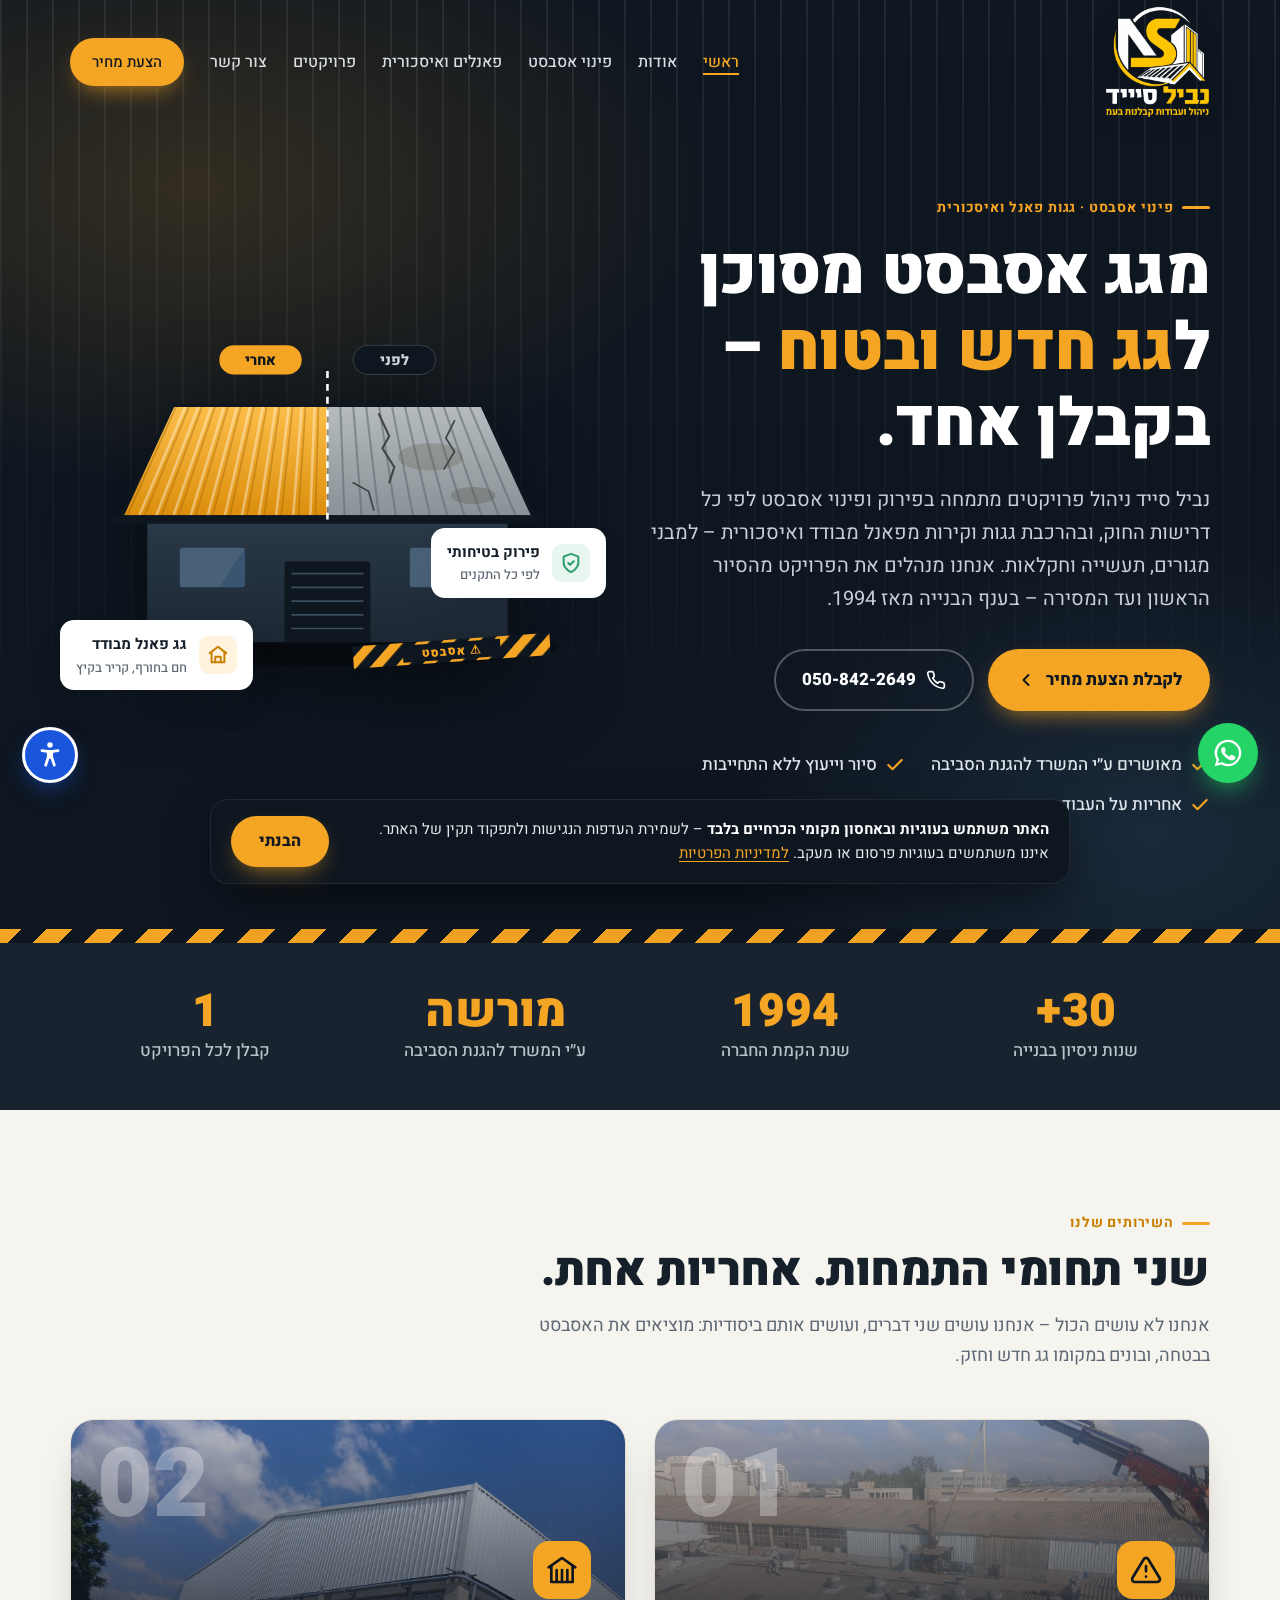
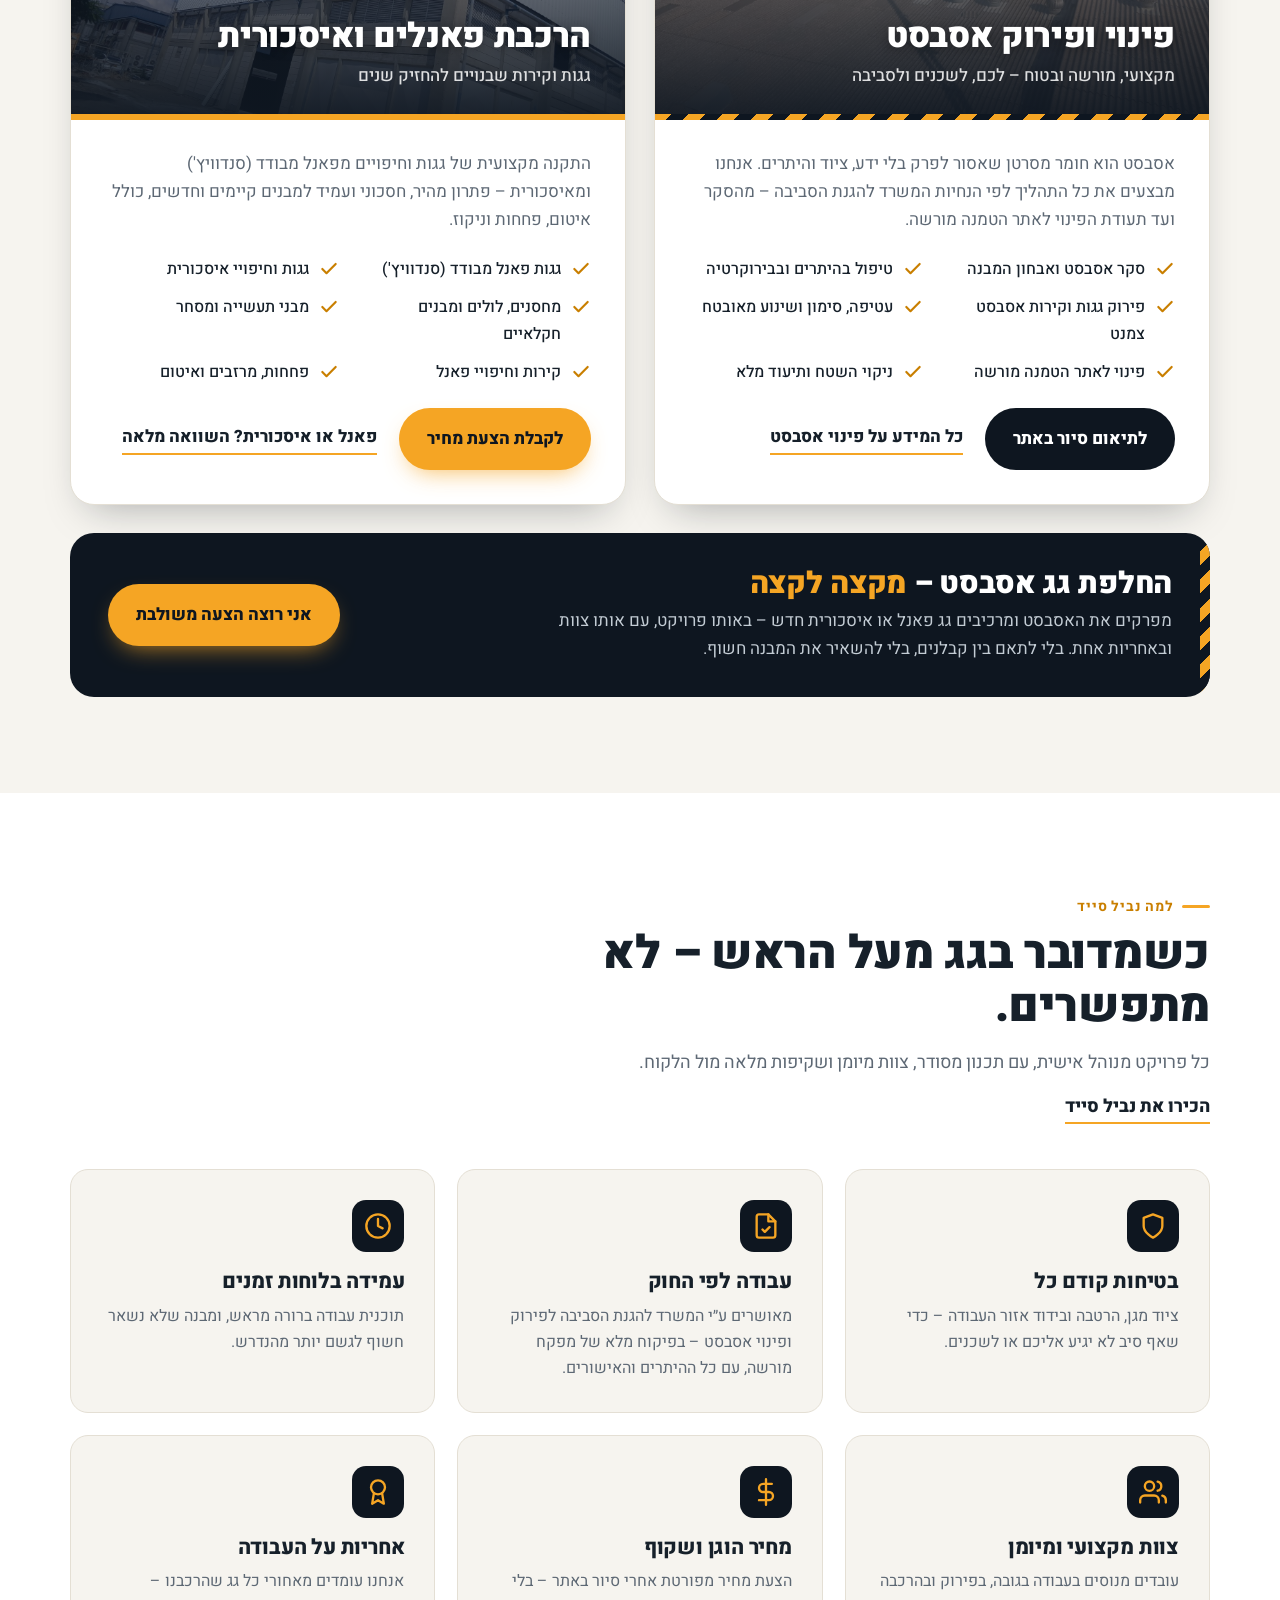
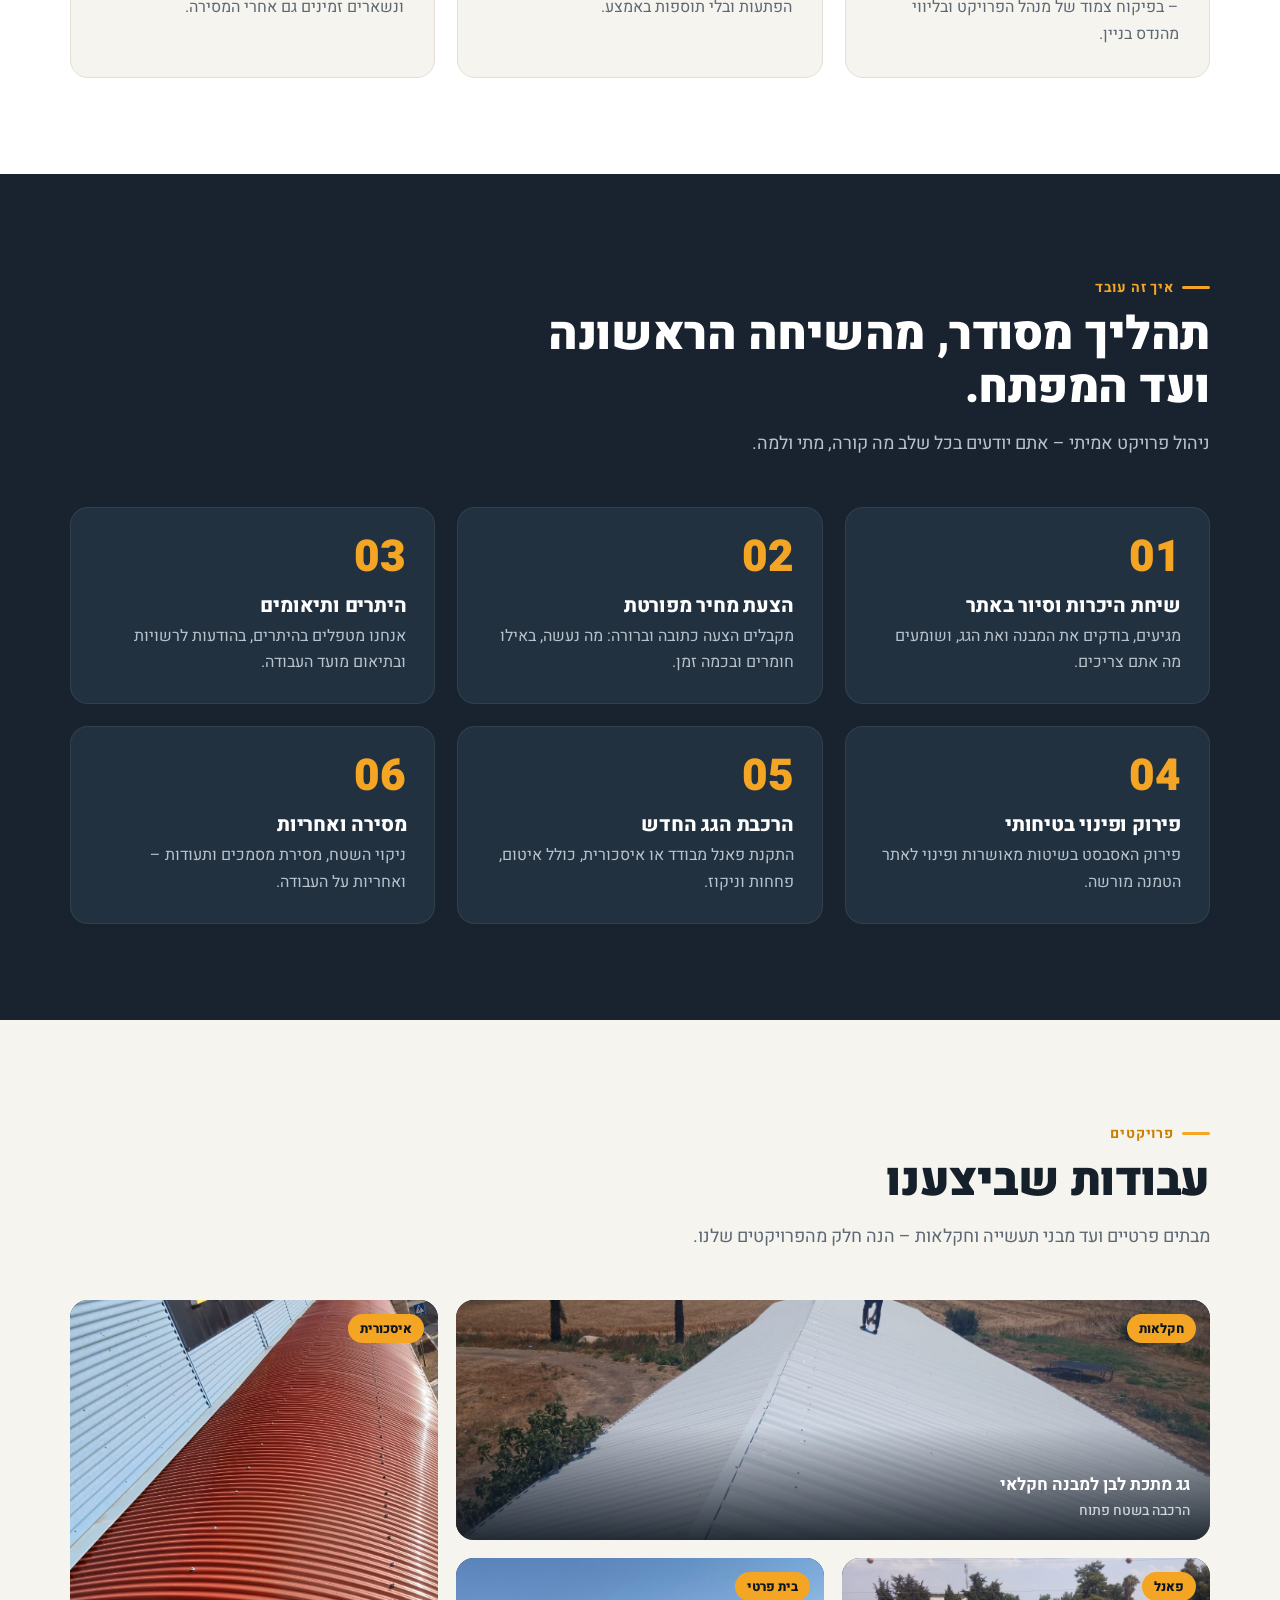
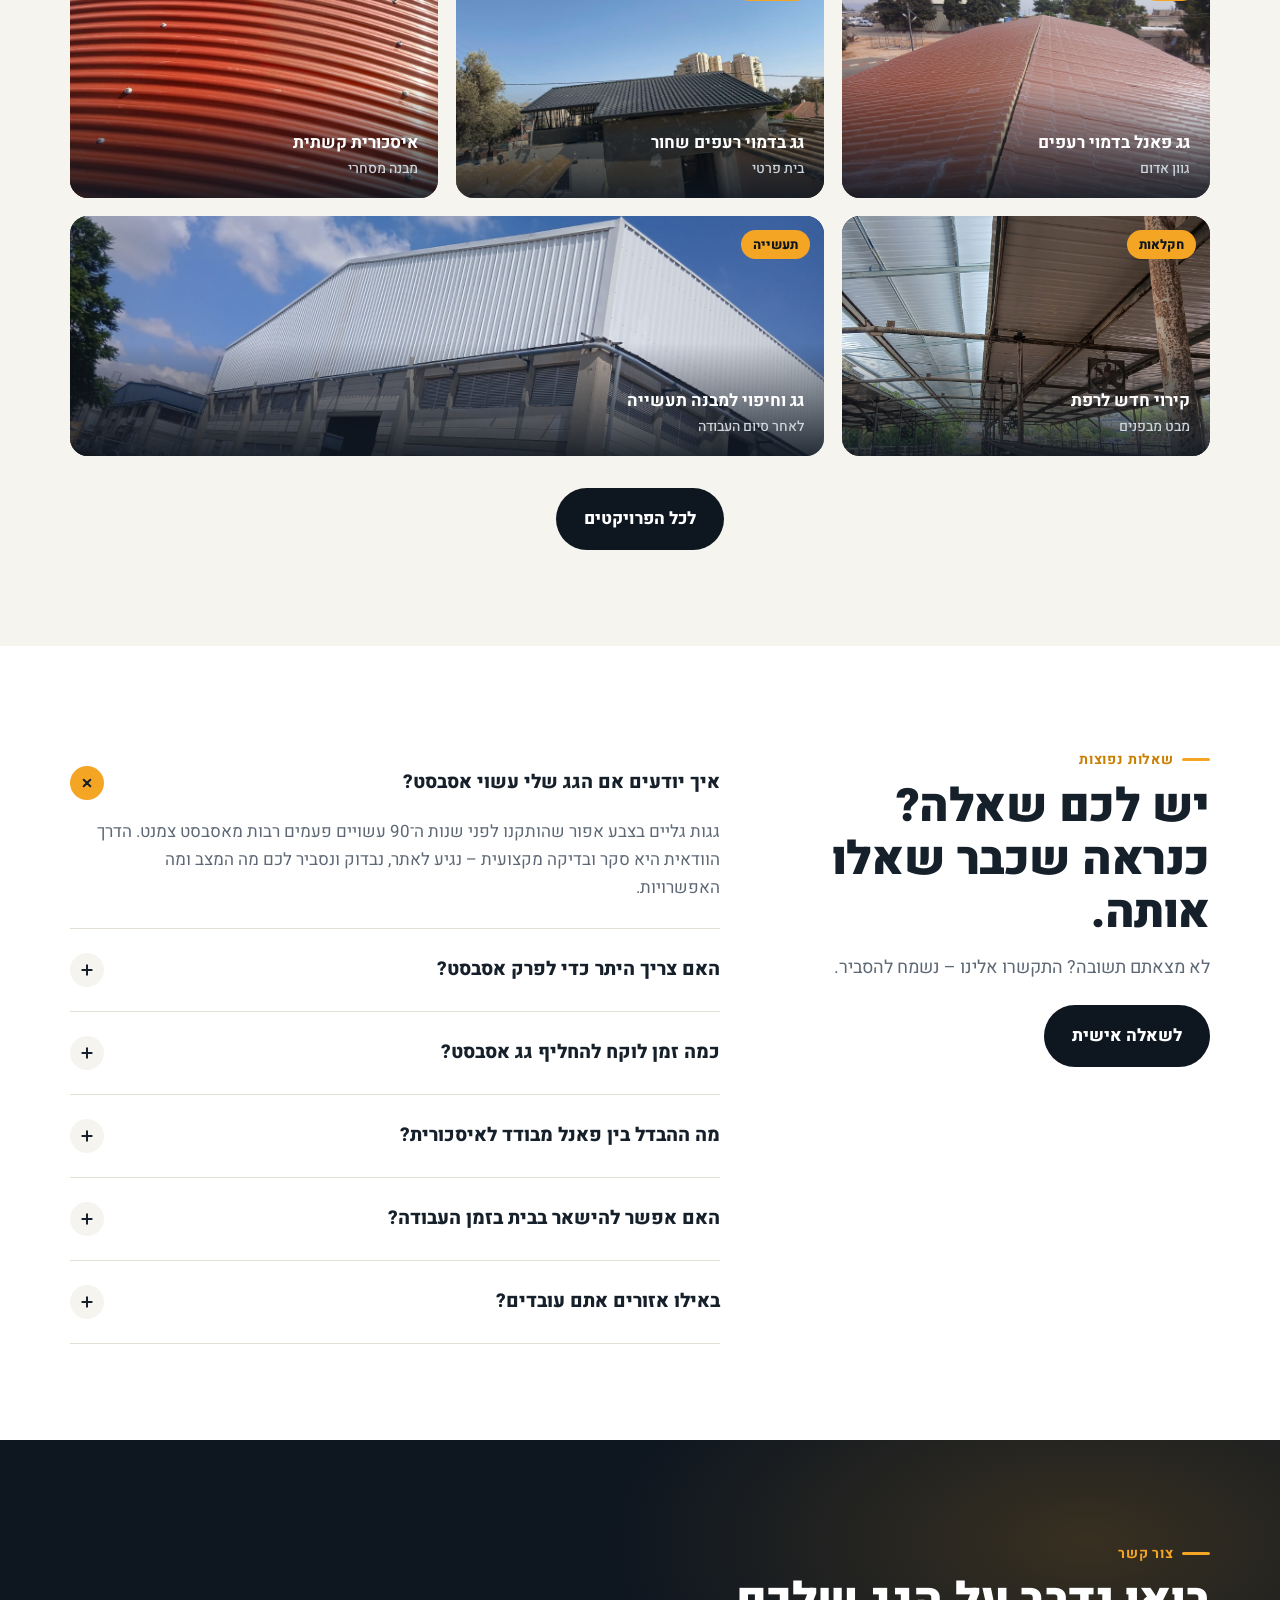
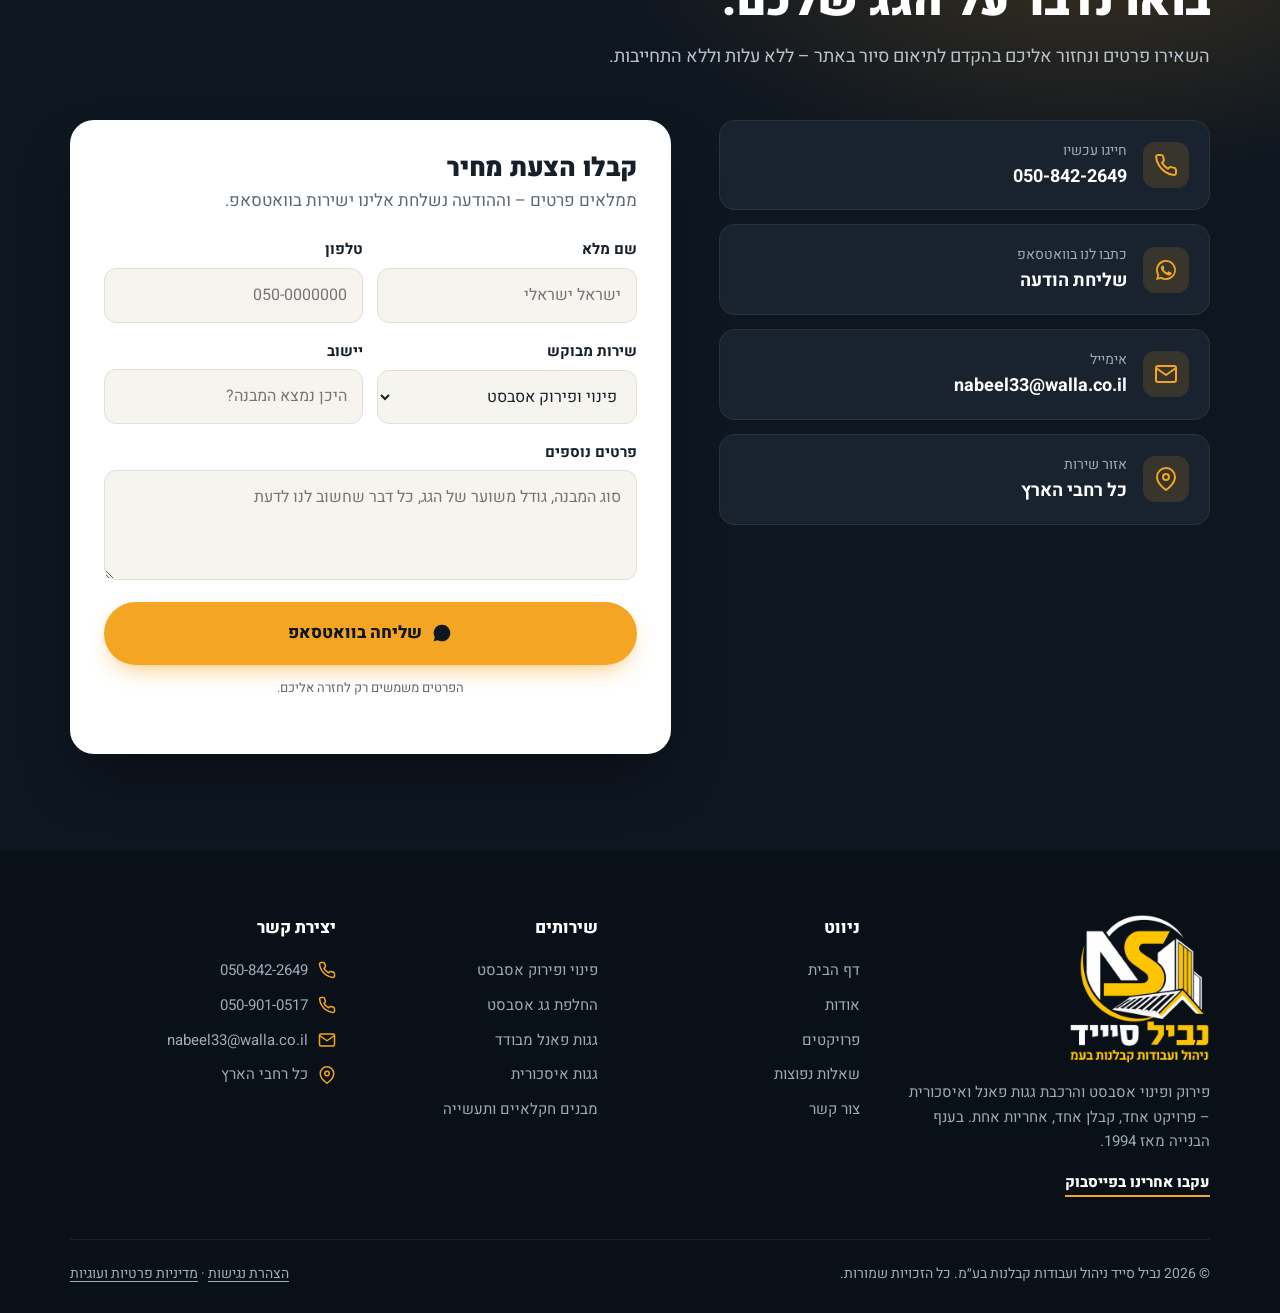
==== index.html @ f7a85186 "New company logo: large white/yellow version in header and footer - logo-white.png (black ink turned" ====
<!doctype html>
<html lang="he" dir="rtl">
<head>
<meta charset="utf-8">
<meta name="viewport" content="width=device-width, initial-scale=1">
<title>נביל סייד ניהול פרויקטים | פינוי אסבסט והרכבת גגות פאנל ואיסכורית</title>
<meta name="description" content="נביל סייד ניהול פרויקטים – פירוק ופינוי אסבסט בטיחותי ומורשה, והרכבת גגות פאנל מבודד ואיסכורית למבני מגורים, תעשייה וחקלאות. ייעוץ וסיור באתר ללא התחייבות.">
<meta property="og:title" content="נביל סייד ניהול פרויקטים">
<meta property="og:description" content="פינוי ופירוק אסבסט | הרכבת פאנלים ואיסכורית – מקצה לקצה, בקבלן אחד.">
<meta property="og:type" content="website">
<meta name="theme-color" content="#0e1620">
<link rel="icon" type="image/png" href="images/favicon.png">
<link rel="apple-touch-icon" href="images/favicon.png">
<link rel="preconnect" href="https://fonts.googleapis.com">
<link rel="preconnect" href="https://fonts.gstatic.com" crossorigin>
<link href="https://fonts.googleapis.com/css2?family=Heebo:wght@400;500;700;800;900&display=swap" rel="stylesheet">

<link rel="stylesheet" href="assets/styles.css?v=bda502c5">

<!-- נתוני העסק לגוגל -->
<script type="application/ld+json">
{
  "@context":"https://schema.org",
  "@type":"HomeAndConstructionBusiness",
  "name":"נביל סייד ניהול ועבודות קבלנות בע״מ",
  "alternateName":"נביל סייד ניהול פרויקטים",
  "description":"פינוי ופירוק אסבסט, הרכבת גגות פאנל מבודד ואיסכורית",
  "telephone":"+972-50-842-2649",
  "email":"nabeel33@walla.co.il",
  "foundingDate":"1994",
  "url":"https://sayed.co.il/",
  "logo":"https://sayed.co.il/images/logo-color.png",
  "sameAs":["https://www.facebook.com/118340010002879"],
  "areaServed":"IL"
}
</script>
</head>
<body>

<!-- HEADER:START -->
<a class="skip-link" href="#main">דילוג לתוכן הראשי</a>
<header class="topbar" id="top">
  <div class="wrap">
    <a href="index.html" class="logo brand" aria-label="נביל סייד – לדף הבית">
      <img src="images/logo-white.png" alt="נביל סייד – ניהול ועבודות קבלנות בע״מ" width="338" height="360">
    </a>
    <nav class="nav" id="nav" aria-label="ניווט ראשי">
      <a href="index.html">ראשי</a>
      <a href="about.html">אודות</a>
      <a href="asbestos.html">פינוי אסבסט</a>
      <a href="panels.html">פאנלים ואיסכורית</a>
      <a href="projects.html">פרויקטים</a>
      <a href="contact.html">צור קשר</a>
      <a href="contact.html#form" class="btn btn-primary">הצעת מחיר</a>
    </nav>
    <button class="menu-btn" id="menuBtn" aria-label="פתיחת תפריט" aria-expanded="false" aria-controls="nav">
      <svg viewBox="0 0 24 24" fill="none" stroke="currentColor" stroke-width="2" stroke-linecap="round"><path d="M4 7h16M4 12h16M4 17h16"/></svg>
    </button>
  </div>
</header>
<!-- HEADER:END -->

<main id="main">
<!-- ===== Hero ===== -->
<section class="hero">
  <div class="wrap hero-grid">
    <div>
      <span class="eyebrow">פינוי אסבסט · גגות פאנל ואיסכורית</span>
      <h1>מגג אסבסט מסוכן<br>ל<em>גג חדש ובטוח</em> –<br>בקבלן אחד.</h1>
      <p class="hero-lead">נביל סייד ניהול פרויקטים מתמחה בפירוק ופינוי אסבסט לפי כל דרישות החוק, ובהרכבת גגות וקירות מפאנל מבודד ואיסכורית – למבני מגורים, תעשייה וחקלאות. אנחנו מנהלים את הפרויקט מהסיור הראשון ועד המסירה – בענף הבנייה מאז 1994.</p>
      <div class="hero-ctas">
        <a href="#contact" class="btn btn-primary">
          לקבלת הצעת מחיר
          <svg viewBox="0 0 24 24" fill="none" stroke="currentColor" stroke-width="2.4" stroke-linecap="round" stroke-linejoin="round"><path d="M15 6l-6 6 6 6"/></svg>
        </a>
        <a href="#" class="btn btn-ghost" data-phone-link>
          <svg viewBox="0 0 24 24" fill="none" stroke="currentColor" stroke-width="2" stroke-linecap="round" stroke-linejoin="round"><path d="M22 16.9v3a2 2 0 0 1-2.2 2 19.8 19.8 0 0 1-8.6-3.1 19.5 19.5 0 0 1-6-6A19.8 19.8 0 0 1 2.1 4.2 2 2 0 0 1 4.1 2h3a2 2 0 0 1 2 1.7c.1.9.4 1.8.7 2.7a2 2 0 0 1-.5 2.1L8 9.8a16 16 0 0 0 6 6l1.3-1.3a2 2 0 0 1 2.1-.4c.9.3 1.8.6 2.7.7a2 2 0 0 1 1.7 2z"/></svg>
          <span data-phone>050-842-2649</span>
        </a>
      </div>
      <ul class="hero-checks">
        <li><svg viewBox="0 0 24 24" fill="none" stroke="currentColor" stroke-width="2.6" stroke-linecap="round" stroke-linejoin="round"><path d="M20 6 9 17l-5-5"/></svg>מאושרים ע״י המשרד להגנת הסביבה</li>
        <li><svg viewBox="0 0 24 24" fill="none" stroke="currentColor" stroke-width="2.6" stroke-linecap="round" stroke-linejoin="round"><path d="M20 6 9 17l-5-5"/></svg>סיור וייעוץ ללא התחייבות</li>
        <li><svg viewBox="0 0 24 24" fill="none" stroke="currentColor" stroke-width="2.6" stroke-linecap="round" stroke-linejoin="round"><path d="M20 6 9 17l-5-5"/></svg>אחריות על העבודה</li>
      </ul>
    </div>

    <div class="hero-art" aria-hidden="true">
      <svg class="scene" viewBox="0 0 600 440" id="scene">
        <defs>
          <linearGradient id="newRoof" x1="0" y1="0" x2="0" y2="1">
            <stop offset="0" stop-color="#ffc24f"/><stop offset="1" stop-color="#d98a06"/>
          </linearGradient>
          <linearGradient id="oldRoof" x1="0" y1="0" x2="0" y2="1">
            <stop offset="0" stop-color="#b9bfc2"/><stop offset="1" stop-color="#868e93"/>
          </linearGradient>
          <linearGradient id="wall" x1="0" y1="0" x2="0" y2="1">
            <stop offset="0" stop-color="#2b3a49"/><stop offset="1" stop-color="#1c2733"/>
          </linearGradient>
          <clipPath id="roofClip"><polygon points="60,240 540,240 480,110 120,110"/></clipPath>
          <clipPath id="leftHalf"><rect x="0" y="0" width="300" height="440"/></clipPath>
          <clipPath id="rightHalf"><rect x="300" y="0" width="300" height="440"/></clipPath>
          <pattern id="hz" width="22" height="22" patternUnits="userSpaceOnUse" patternTransform="rotate(45)">
            <rect width="11" height="22" fill="#f5a524"/><rect x="11" width="11" height="22" fill="#0e1620"/>
          </pattern>
        </defs>

        <!-- ground -->
        <ellipse cx="300" cy="392" rx="270" ry="22" fill="#000" opacity=".35"/>
        <!-- wall -->
        <rect x="90" y="236" width="420" height="150" rx="4" fill="url(#wall)"/>
        <rect x="250" y="292" width="100" height="94" rx="3" fill="#0e1620"/>
        <g stroke="#3b4c5e" stroke-width="2">
          <line x1="258" y1="306" x2="342" y2="306"/><line x1="258" y1="322" x2="342" y2="322"/>
          <line x1="258" y1="338" x2="342" y2="338"/><line x1="258" y1="354" x2="342" y2="354"/>
          <line x1="258" y1="370" x2="342" y2="370"/>
        </g>
        <rect x="128" y="276" width="76" height="46" rx="4" fill="#3a556f"/>
        <rect x="396" y="276" width="76" height="46" rx="4" fill="#3a556f"/>
        <path d="M128 276h76l-30 46h-46z" fill="#fff" opacity=".07"/>
        <path d="M396 276h76l-30 46h-46z" fill="#fff" opacity=".07"/>

        <!-- roof: left = new panels, right = old asbestos -->
        <g clip-path="url(#roofClip)">
          <g clip-path="url(#leftHalf)">
            <rect x="0" y="100" width="600" height="150" fill="url(#newRoof)"/>
            <g id="ribsNew" stroke="#fff" stroke-opacity=".38" stroke-width="3"></g>
            <g id="ribsNewShade" stroke="#8a5600" stroke-opacity=".35" stroke-width="2"></g>
          </g>
          <g clip-path="url(#rightHalf)">
            <rect x="0" y="100" width="600" height="150" fill="url(#oldRoof)"/>
            <g id="ribsOld" stroke="#5f676c" stroke-opacity=".55" stroke-width="2.4"></g>
            <!-- stains & cracks -->
            <ellipse cx="420" cy="170" rx="38" ry="16" fill="#5d5a4a" opacity=".28"/>
            <ellipse cx="470" cy="215" rx="26" ry="10" fill="#4f5048" opacity=".3"/>
            <path d="M360 120l12 26-8 14 14 22-6 18" stroke="#3e4448" stroke-width="2.4" fill="none" stroke-linecap="round"/>
            <path d="M448 128l-10 20 10 16-12 20" stroke="#3e4448" stroke-width="2" fill="none" stroke-linecap="round"/>
            <path d="M330 200l18 10 6 22" stroke="#3e4448" stroke-width="2" fill="none" stroke-linecap="round"/>
          </g>
        </g>
        <!-- roof edges -->
        <polygon points="60,240 540,240 480,110 120,110" fill="none" stroke="#0e1620" stroke-width="4" stroke-linejoin="round"/>
        <rect x="52" y="238" width="496" height="10" rx="3" fill="#0e1620"/>

        <!-- divider -->
        <line x1="300" y1="70" x2="300" y2="248" stroke="#fff" stroke-width="3" stroke-dasharray="8 7"/>
        <g font-family="Heebo, sans-serif" font-weight="800" font-size="17" text-anchor="middle">
          <rect x="330" y="40" width="96" height="34" rx="17" fill="#0e1620" stroke="#ffffff33"/>
          <text x="378" y="63" fill="#cfd5d9">לפני</text>
          <rect x="174" y="40" width="96" height="34" rx="17" fill="#f5a524"/>
          <text x="222" y="63" fill="#0e1620">אחרי</text>
        </g>

        <!-- warning tape on the old side -->
        <g transform="translate(330 404) rotate(-4)">
          <rect x="0" y="-13" width="230" height="26" fill="url(#hz)"/>
          <rect x="58" y="-10" width="114" height="20" fill="#0e1620"/>
          <text x="115" y="5" fill="#f5a524" font-family="Heebo, sans-serif" font-weight="900" font-size="14" text-anchor="middle" letter-spacing="1">⚠ אסבסט</text>
        </g>
      </svg>

      <div class="float-card fc-1">
        <span class="ic"><svg viewBox="0 0 24 24" fill="none" stroke="currentColor" stroke-width="2.2" stroke-linecap="round" stroke-linejoin="round"><path d="M12 22s8-4 8-10V5l-8-3-8 3v7c0 6 8 10 8 10z"/><path d="m9 12 2 2 4-4"/></svg></span>
        <span>פירוק בטיחותי<small>לפי כל התקנים</small></span>
      </div>
      <div class="float-card fc-2">
        <span class="ic"><svg viewBox="0 0 24 24" fill="none" stroke="currentColor" stroke-width="2.2" stroke-linecap="round" stroke-linejoin="round"><path d="M3 10 12 3l9 7"/><path d="M5 9v11h14V9"/><path d="M9 20v-6h6v6"/></svg></span>
        <span>גג פאנל מבודד<small>חם בחורף, קריר בקיץ</small></span>
      </div>
    </div>
  </div>
</section>
<div class="hazard" role="presentation"></div>

<!-- ===== Stats ===== -->
<section class="stats" aria-label="נתונים">
  <div class="wrap stats-grid">
    <div class="stat reveal"><b data-count="30" data-suffix="+">30+</b><span>שנות ניסיון בבנייה</span></div>
    <div class="stat reveal"><b>1994</b><span>שנת הקמת החברה</span></div>
    <div class="stat reveal"><b>מורשה</b><span>ע״י המשרד להגנת הסביבה</span></div>
    <div class="stat reveal"><b>1</b><span>קבלן לכל הפרויקט</span></div>
  </div>
</section>

<!-- ===== Services ===== -->
<section class="section" id="services">
  <div class="wrap">
    <div class="section-head reveal">
      <span class="eyebrow">השירותים שלנו</span>
      <h2>שני תחומי התמחות. אחריות אחת.</h2>
      <p>אנחנו לא עושים הכול – אנחנו עושים שני דברים, ועושים אותם ביסודיות: מוציאים את האסבסט בבטחה, ובונים במקומו גג חדש וחזק.</p>
    </div>

    <div class="services-grid">
      <!-- Service 1 -->
      <article class="service s-asbestos reveal">
        <div class="service-top has-photo">
          <img class="service-photo" src="images/asbestos-removal.jpg" alt="" aria-hidden="true" loading="lazy">
          <span class="service-num">01</span>
          <span class="service-icon"><svg viewBox="0 0 24 24" fill="none" stroke="currentColor" stroke-width="2" stroke-linecap="round" stroke-linejoin="round"><path d="M10.3 3.9 1.8 18a2 2 0 0 0 1.7 3h17a2 2 0 0 0 1.7-3L13.7 3.9a2 2 0 0 0-3.4 0z"/><path d="M12 9v4M12 17h.01"/></svg></span>
          <h3>פינוי ופירוק אסבסט</h3>
          <p>מקצועי, מורשה ובטוח – לכם, לשכנים ולסביבה</p>
        </div>
        <div class="service-body">
          <p>אסבסט הוא חומר מסרטן שאסור לפרק בלי ידע, ציוד והיתרים. אנחנו מבצעים את כל התהליך לפי הנחיות המשרד להגנת הסביבה – מהסקר ועד תעודת הפינוי לאתר הטמנה מורשה.</p>
          <ul class="ticks">
            <li><svg viewBox="0 0 24 24" fill="none" stroke="currentColor" stroke-width="2.6" stroke-linecap="round" stroke-linejoin="round"><path d="M20 6 9 17l-5-5"/></svg>סקר אסבסט ואבחון המבנה</li>
            <li><svg viewBox="0 0 24 24" fill="none" stroke="currentColor" stroke-width="2.6" stroke-linecap="round" stroke-linejoin="round"><path d="M20 6 9 17l-5-5"/></svg>טיפול בהיתרים ובבירוקרטיה</li>
            <li><svg viewBox="0 0 24 24" fill="none" stroke="currentColor" stroke-width="2.6" stroke-linecap="round" stroke-linejoin="round"><path d="M20 6 9 17l-5-5"/></svg>פירוק גגות וקירות אסבסט צמנט</li>
            <li><svg viewBox="0 0 24 24" fill="none" stroke="currentColor" stroke-width="2.6" stroke-linecap="round" stroke-linejoin="round"><path d="M20 6 9 17l-5-5"/></svg>עטיפה, סימון ושינוע מאובטח</li>
            <li><svg viewBox="0 0 24 24" fill="none" stroke="currentColor" stroke-width="2.6" stroke-linecap="round" stroke-linejoin="round"><path d="M20 6 9 17l-5-5"/></svg>פינוי לאתר הטמנה מורשה</li>
            <li><svg viewBox="0 0 24 24" fill="none" stroke="currentColor" stroke-width="2.6" stroke-linecap="round" stroke-linejoin="round"><path d="M20 6 9 17l-5-5"/></svg>ניקוי השטח ותיעוד מלא</li>
          </ul>
          <div class="service-actions">
            <a href="#contact" class="btn btn-dark" data-service="פינוי ופירוק אסבסט">לתיאום סיור באתר</a>
            <a href="asbestos.html" class="more-link">כל המידע על פינוי אסבסט</a>
          </div>
        </div>
      </article>

      <!-- Service 2 -->
      <article class="service s-panels reveal">
        <div class="service-top has-photo">
          <img class="service-photo" src="images/industrial-3.jpg" alt="" aria-hidden="true" loading="lazy">
          <span class="service-num">02</span>
          <span class="service-icon"><svg viewBox="0 0 24 24" fill="none" stroke="currentColor" stroke-width="2" stroke-linecap="round" stroke-linejoin="round"><path d="M2 10 12 3l10 7"/><path d="M4 9v12h16V9"/><path d="M8 21V12M12 21V12M16 21V12"/></svg></span>
          <h3>הרכבת פאנלים ואיסכורית</h3>
          <p>גגות וקירות שבנויים להחזיק שנים</p>
        </div>
        <div class="service-body">
          <p>התקנה מקצועית של גגות וחיפויים מפאנל מבודד (סנדוויץ') ומאיסכורית – פתרון מהיר, חסכוני ועמיד למבנים קיימים וחדשים, כולל איטום, פחחות וניקוז.</p>
          <ul class="ticks">
            <li><svg viewBox="0 0 24 24" fill="none" stroke="currentColor" stroke-width="2.6" stroke-linecap="round" stroke-linejoin="round"><path d="M20 6 9 17l-5-5"/></svg>גגות פאנל מבודד (סנדוויץ')</li>
            <li><svg viewBox="0 0 24 24" fill="none" stroke="currentColor" stroke-width="2.6" stroke-linecap="round" stroke-linejoin="round"><path d="M20 6 9 17l-5-5"/></svg>גגות וחיפויי איסכורית</li>
            <li><svg viewBox="0 0 24 24" fill="none" stroke="currentColor" stroke-width="2.6" stroke-linecap="round" stroke-linejoin="round"><path d="M20 6 9 17l-5-5"/></svg>מחסנים, לולים ומבנים חקלאיים</li>
            <li><svg viewBox="0 0 24 24" fill="none" stroke="currentColor" stroke-width="2.6" stroke-linecap="round" stroke-linejoin="round"><path d="M20 6 9 17l-5-5"/></svg>מבני תעשייה ומסחר</li>
            <li><svg viewBox="0 0 24 24" fill="none" stroke="currentColor" stroke-width="2.6" stroke-linecap="round" stroke-linejoin="round"><path d="M20 6 9 17l-5-5"/></svg>קירות וחיפויי פאנל</li>
            <li><svg viewBox="0 0 24 24" fill="none" stroke="currentColor" stroke-width="2.6" stroke-linecap="round" stroke-linejoin="round"><path d="M20 6 9 17l-5-5"/></svg>פחחות, מרזבים ואיטום</li>
          </ul>
          <div class="service-actions">
            <a href="#contact" class="btn btn-primary" data-service="הרכבת פאנלים ואיסכורית">לקבלת הצעת מחיר</a>
            <a href="panels.html" class="more-link">פאנל או איסכורית? השוואה מלאה</a>
          </div>
        </div>
      </article>
    </div>

    <div class="combo reveal">
      <div>
        <h3>החלפת גג אסבסט – <em>מקצה לקצה</em></h3>
        <p>מפרקים את האסבסט ומרכיבים גג פאנל או איסכורית חדש – באותו פרויקט, עם אותו צוות ובאחריות אחת. בלי לתאם בין קבלנים, בלי להשאיר את המבנה חשוף.</p>
      </div>
      <a href="#contact" class="btn btn-primary" data-service="החלפת גג אסבסט – פירוק והרכבה">אני רוצה הצעה משולבת</a>
    </div>
  </div>
</section>

<!-- ===== Why us ===== -->
<section class="section why" id="why">
  <div class="wrap">
    <div class="section-head reveal">
      <span class="eyebrow">למה נביל סייד</span>
      <h2>כשמדובר בגג מעל הראש – לא מתפשרים.</h2>
      <p>כל פרויקט מנוהל אישית, עם תכנון מסודר, צוות מיומן ושקיפות מלאה מול הלקוח.</p>
      <p style="margin-top:14px"><a href="about.html" class="more-link">הכירו את נביל סייד</a></p>
    </div>
    <div class="why-grid">
      <div class="why-card reveal">
        <span class="ic"><svg viewBox="0 0 24 24" fill="none" stroke="currentColor" stroke-width="2" stroke-linecap="round" stroke-linejoin="round"><path d="M12 22s8-4 8-10V5l-8-3-8 3v7c0 6 8 10 8 10z"/></svg></span>
        <h3>בטיחות קודם כל</h3>
        <p>ציוד מגן, הרטבה ובידוד אזור העבודה – כדי שאף סיב לא יגיע אליכם או לשכנים.</p>
      </div>
      <div class="why-card reveal">
        <span class="ic"><svg viewBox="0 0 24 24" fill="none" stroke="currentColor" stroke-width="2" stroke-linecap="round" stroke-linejoin="round"><path d="M14 2H6a2 2 0 0 0-2 2v16a2 2 0 0 0 2 2h12a2 2 0 0 0 2-2V8z"/><path d="M14 2v6h6M9 15l2 2 4-4"/></svg></span>
        <h3>עבודה לפי החוק</h3>
        <p>מאושרים ע״י המשרד להגנת הסביבה לפירוק ופינוי אסבסט – בפיקוח מלא של מפקח מורשה, עם כל ההיתרים והאישורים.</p>
      </div>
      <div class="why-card reveal">
        <span class="ic"><svg viewBox="0 0 24 24" fill="none" stroke="currentColor" stroke-width="2" stroke-linecap="round" stroke-linejoin="round"><circle cx="12" cy="12" r="10"/><path d="M12 6v6l4 2"/></svg></span>
        <h3>עמידה בלוחות זמנים</h3>
        <p>תוכנית עבודה ברורה מראש, ומבנה שלא נשאר חשוף לגשם יותר מהנדרש.</p>
      </div>
      <div class="why-card reveal">
        <span class="ic"><svg viewBox="0 0 24 24" fill="none" stroke="currentColor" stroke-width="2" stroke-linecap="round" stroke-linejoin="round"><path d="M17 21v-2a4 4 0 0 0-4-4H5a4 4 0 0 0-4 4v2"/><circle cx="9" cy="7" r="4"/><path d="M23 21v-2a4 4 0 0 0-3-3.9M16 3.1a4 4 0 0 1 0 7.8"/></svg></span>
        <h3>צוות מקצועי ומיומן</h3>
        <p>עובדים מנוסים בעבודה בגובה, בפירוק ובהרכבה – בפיקוח צמוד של מנהל הפרויקט ובליווי מהנדס בניין.</p>
      </div>
      <div class="why-card reveal">
        <span class="ic"><svg viewBox="0 0 24 24" fill="none" stroke="currentColor" stroke-width="2" stroke-linecap="round" stroke-linejoin="round"><path d="M12 1v22M17 5H9.5a3.5 3.5 0 0 0 0 7h5a3.5 3.5 0 0 1 0 7H6"/></svg></span>
        <h3>מחיר הוגן ושקוף</h3>
        <p>הצעת מחיר מפורטת אחרי סיור באתר – בלי הפתעות ובלי תוספות באמצע.</p>
      </div>
      <div class="why-card reveal">
        <span class="ic"><svg viewBox="0 0 24 24" fill="none" stroke="currentColor" stroke-width="2" stroke-linecap="round" stroke-linejoin="round"><circle cx="12" cy="8" r="6"/><path d="M15.5 13 17 22l-5-3-5 3 1.5-9"/></svg></span>
        <h3>אחריות על העבודה</h3>
        <p>אנחנו עומדים מאחורי כל גג שהרכבנו – ונשארים זמינים גם אחרי המסירה.</p>
      </div>
    </div>
  </div>
</section>

<!-- ===== Process ===== -->
<section class="section process" id="process">
  <div class="wrap">
    <div class="section-head reveal">
      <span class="eyebrow">איך זה עובד</span>
      <h2>תהליך מסודר, מהשיחה הראשונה ועד המפתח.</h2>
      <p>ניהול פרויקט אמיתי – אתם יודעים בכל שלב מה קורה, מתי ולמה.</p>
    </div>
    <ol class="steps">
      <li class="step reveal"><h3>שיחת היכרות וסיור באתר</h3><p>מגיעים, בודקים את המבנה ואת הגג, ושומעים מה אתם צריכים.</p></li>
      <li class="step reveal"><h3>הצעת מחיר מפורטת</h3><p>מקבלים הצעה כתובה וברורה: מה נעשה, באילו חומרים ובכמה זמן.</p></li>
      <li class="step reveal"><h3>היתרים ותיאומים</h3><p>אנחנו מטפלים בהיתרים, בהודעות לרשויות ובתיאום מועד העבודה.</p></li>
      <li class="step reveal"><h3>פירוק ופינוי בטיחותי</h3><p>פירוק האסבסט בשיטות מאושרות ופינוי לאתר הטמנה מורשה.</p></li>
      <li class="step reveal"><h3>הרכבת הגג החדש</h3><p>התקנת פאנל מבודד או איסכורית, כולל איטום, פחחות וניקוז.</p></li>
      <li class="step reveal"><h3>מסירה ואחריות</h3><p>ניקוי השטח, מסירת מסמכים ותעודות – ואחריות על העבודה.</p></li>
    </ol>
  </div>
</section>

<!-- ===== Projects ===== -->
<section class="section" id="projects">
  <div class="wrap">
    <div class="section-head reveal">
      <span class="eyebrow">פרויקטים</span>
      <h2>עבודות שביצענו</h2>
      <p>מבתים פרטיים ועד מבני תעשייה וחקלאות – הנה חלק מהפרויקטים שלנו.</p>
    </div>
    <div class="gallery">
      <figure class="tile wide reveal" data-full="images/agri-white-roof.jpg"><div class="ph"></div><img src="images/agri-white-roof.jpg" alt="צוות מרכיב גג מתכת לבן על מבנה חקלאי" loading="lazy" onerror="this.remove()"><span class="tag">חקלאות</span><figcaption>גג מתכת לבן למבנה חקלאי<small>הרכבה בשטח פתוח</small></figcaption></figure>
      <figure class="tile tall reveal" data-full="images/curved-iskurit-red.jpg"><div class="ph"></div><img src="images/curved-iskurit-red.jpg" alt="איסכורית קשתית אדומה בחזית מבנה מסחרי" loading="lazy" onerror="this.remove()"><span class="tag">איסכורית</span><figcaption>איסכורית קשתית<small>מבנה מסחרי</small></figcaption></figure>
      <figure class="tile reveal" data-full="images/red-tile-panel-roof.jpg"><div class="ph"></div><img src="images/red-tile-panel-roof.jpg" alt="גג פאנל בדמוי רעפים בגוון אדום" loading="lazy" onerror="this.remove()"><span class="tag">פאנל</span><figcaption>גג פאנל בדמוי רעפים<small>גוון אדום</small></figcaption></figure>
      <figure class="tile reveal" data-full="images/house-black-tile-roof.jpg"><div class="ph"></div><img src="images/house-black-tile-roof.jpg" alt="גג בדמוי רעפים שחור על בית פרטי" loading="lazy" onerror="this.remove()"><span class="tag">בית פרטי</span><figcaption>גג בדמוי רעפים שחור<small>בית פרטי</small></figcaption></figure>
      <figure class="tile reveal" data-full="images/cowshed-roof.jpg"><div class="ph"></div><img src="images/cowshed-roof.jpg" alt="קירוי חדש לרפת – מבט מבפנים" loading="lazy" onerror="this.remove()"><span class="tag">חקלאות</span><figcaption>קירוי חדש לרפת<small>מבט מבפנים</small></figcaption></figure>
      <figure class="tile wide reveal" data-full="images/industrial-3.jpg"><div class="ph"></div><img src="images/industrial-3.jpg" alt="מבנה תעשייה עם גג וחיפוי פח לבן" loading="lazy" onerror="this.remove()"><span class="tag">תעשייה</span><figcaption>גג וחיפוי למבנה תעשייה<small>לאחר סיום העבודה</small></figcaption></figure>
    </div>
    <p class="center" style="margin-top:32px"><a href="projects.html" class="btn btn-dark">לכל הפרויקטים</a></p>
  </div>
</section>

<!-- ===== FAQ ===== -->
<section class="section faq" id="faq">
  <div class="wrap faq-grid">
    <div class="section-head reveal">
      <span class="eyebrow">שאלות נפוצות</span>
      <h2>יש לכם שאלה? כנראה שכבר שאלו אותה.</h2>
      <p>לא מצאתם תשובה? התקשרו אלינו – נשמח להסביר.</p>
      <a href="#contact" class="btn btn-dark" style="margin-top:22px">לשאלה אישית</a>
    </div>
    <div class="faq-list reveal">
      <details open>
        <summary>איך יודעים אם הגג שלי עשוי אסבסט?<span class="pm"><svg viewBox="0 0 24 24" fill="none" stroke="currentColor" stroke-width="3" stroke-linecap="round"><path d="M12 5v14M5 12h14"/></svg></span></summary>
        <p>גגות גליים בצבע אפור שהותקנו לפני שנות ה־90 עשויים פעמים רבות מאסבסט צמנט. הדרך הוודאית היא סקר ובדיקה מקצועית – נגיע לאתר, נבדוק ונסביר לכם מה המצב ומה האפשרויות.</p>
      </details>
      <details>
        <summary>האם צריך היתר כדי לפרק אסבסט?<span class="pm"><svg viewBox="0 0 24 24" fill="none" stroke="currentColor" stroke-width="3" stroke-linecap="round"><path d="M12 5v14M5 12h14"/></svg></span></summary>
        <p>כן. פירוק אסבסט בישראל מוסדר בחוק ומחייב עבודה לפי הנחיות המשרד להגנת הסביבה. החברה שלנו מאושרת ע״י המשרד להגנת הסביבה לפירוק ופינוי אסבסט, העבודה מתבצעת בפיקוח מלא של מפקח מורשה, ואנחנו מטפלים בכל ההיתרים והדיווחים הנדרשים עבורכם.</p>
      </details>
      <details>
        <summary>כמה זמן לוקח להחליף גג אסבסט?<span class="pm"><svg viewBox="0 0 24 24" fill="none" stroke="currentColor" stroke-width="3" stroke-linecap="round"><path d="M12 5v14M5 12h14"/></svg></span></summary>
        <p>זה תלוי בגודל הגג ובמורכבות המבנה. בגג של בית פרטי העבודה עצמה נמשכת בדרך כלל ימים ספורים. בסיור באתר ניתן לכם לוח זמנים מדויק.</p>
      </details>
      <details>
        <summary>מה ההבדל בין פאנל מבודד לאיסכורית?<span class="pm"><svg viewBox="0 0 24 24" fill="none" stroke="currentColor" stroke-width="3" stroke-linecap="round"><path d="M12 5v14M5 12h14"/></svg></span></summary>
        <p>פאנל מבודד (סנדוויץ') הוא שני לוחות פח עם שכבת בידוד ביניהם – הוא שומר על טמפרטורה נעימה ומפחית רעש גשם. איסכורית היא פח גלי בשכבה אחת – פתרון חסכוני ועמיד למחסנים, חניות ומבנים חקלאיים. נעזור לכם לבחור את מה שמתאים לכם.</p>
      </details>
      <details>
        <summary>האם אפשר להישאר בבית בזמן העבודה?<span class="pm"><svg viewBox="0 0 24 24" fill="none" stroke="currentColor" stroke-width="3" stroke-linecap="round"><path d="M12 5v14M5 12h14"/></svg></span></summary>
        <p>בשלב פירוק האסבסט נמליץ לכם על הנחיות בטיחות ברורות לפי סוג העבודה. אנחנו מבודדים את אזור העבודה ופועלים בשיטות שמונעות פיזור סיבים, ומתאמים אתכם הכול מראש.</p>
      </details>
      <details>
        <summary>באילו אזורים אתם עובדים?<span class="pm"><svg viewBox="0 0 24 24" fill="none" stroke="currentColor" stroke-width="3" stroke-linecap="round"><path d="M12 5v14M5 12h14"/></svg></span></summary>
        <p>אנחנו מבצעים פרויקטים ב<span data-area>כל רחבי הארץ</span>. צרו קשר ונבדוק זמינות לאזור שלכם.</p>
      </details>
    </div>
  </div>
</section>

<!-- ===== Contact ===== -->
<section class="section contact" id="contact">
  <div class="wrap">
    <div class="section-head reveal">
      <span class="eyebrow">צור קשר</span>
      <h2>בואו נדבר על הגג שלכם.</h2>
      <p>השאירו פרטים ונחזור אליכם בהקדם לתיאום סיור באתר – ללא עלות וללא התחייבות.</p>
    </div>
    <div class="contact-grid">
      <ul class="contact-list reveal">
        <li><a href="#" data-phone-link>
          <span class="ic"><svg viewBox="0 0 24 24" fill="none" stroke="currentColor" stroke-width="2" stroke-linecap="round" stroke-linejoin="round"><path d="M22 16.9v3a2 2 0 0 1-2.2 2 19.8 19.8 0 0 1-8.6-3.1 19.5 19.5 0 0 1-6-6A19.8 19.8 0 0 1 2.1 4.2 2 2 0 0 1 4.1 2h3a2 2 0 0 1 2 1.7c.1.9.4 1.8.7 2.7a2 2 0 0 1-.5 2.1L8 9.8a16 16 0 0 0 6 6l1.3-1.3a2 2 0 0 1 2.1-.4c.9.3 1.8.6 2.7.7a2 2 0 0 1 1.7 2z"/></svg></span>
          <span><small>חייגו עכשיו</small><b data-phone>050-842-2649</b></span>
        </a></li>
        <li><a href="#" data-wa-link target="_blank" rel="noopener">
          <span class="ic"><svg viewBox="0 0 24 24" fill="currentColor"><path d="M12 2a10 10 0 0 0-8.6 15.1L2 22l5-1.3A10 10 0 1 0 12 2zm0 18.2a8.2 8.2 0 0 1-4.2-1.2l-.3-.2-3 .8.8-2.9-.2-.3A8.2 8.2 0 1 1 12 20.2zm4.5-6.1c-.2-.1-1.5-.7-1.7-.8s-.4-.1-.6.1-.6.8-.8 1-.3.2-.5.1a6.7 6.7 0 0 1-3.3-2.9c-.3-.4.3-.4.7-1.4.1-.2 0-.3 0-.4l-.8-1.8c-.2-.5-.4-.4-.6-.4h-.5a1 1 0 0 0-.7.3 3 3 0 0 0-.9 2.2 5.2 5.2 0 0 0 1.1 2.7 11.8 11.8 0 0 0 4.5 4c1.7.7 2.3.8 3.2.7a2.7 2.7 0 0 0 1.8-1.3 2.2 2.2 0 0 0 .2-1.3c-.1-.1-.3-.2-.6-.3z"/></svg></span>
          <span><small>כתבו לנו בוואטסאפ</small><b class="rtl">שליחת הודעה</b></span>
        </a></li>
        <li><a href="#" data-mail-link>
          <span class="ic"><svg viewBox="0 0 24 24" fill="none" stroke="currentColor" stroke-width="2" stroke-linecap="round" stroke-linejoin="round"><rect x="2" y="4" width="20" height="16" rx="2"/><path d="m22 6-10 7L2 6"/></svg></span>
          <span><small>אימייל</small><b data-email>nabeel33@walla.co.il</b></span>
        </a></li>
        <li><div>
          <span class="ic"><svg viewBox="0 0 24 24" fill="none" stroke="currentColor" stroke-width="2" stroke-linecap="round" stroke-linejoin="round"><path d="M21 10c0 7-9 13-9 13s-9-6-9-13a9 9 0 0 1 18 0z"/><circle cx="12" cy="10" r="3"/></svg></span>
          <span><small>אזור שירות</small><b class="rtl" data-area>כל רחבי הארץ</b></span>
        </div></li>
      </ul>

      <form class="card reveal" id="leadForm" novalidate>
        <h3>קבלו הצעת מחיר</h3>
        <p>ממלאים פרטים – וההודעה נשלחת אלינו ישירות בוואטסאפ.</p>
        <div class="row2">
          <div class="field"><label for="fName">שם מלא</label><input id="fName" name="name" required autocomplete="name" placeholder="ישראל ישראלי"></div>
          <div class="field"><label for="fPhone">טלפון</label><input id="fPhone" name="phone" type="tel" required autocomplete="tel" inputmode="tel" placeholder="050-0000000" dir="ltr" style="text-align:right"></div>
        </div>
        <div class="row2">
          <div class="field"><label for="fService">שירות מבוקש</label>
            <select id="fService" name="service">
              <option>פינוי ופירוק אסבסט</option>
              <option>הרכבת פאנלים ואיסכורית</option>
              <option>החלפת גג אסבסט – פירוק והרכבה</option>
              <option>אחר / לא בטוח</option>
            </select>
          </div>
          <div class="field"><label for="fCity">יישוב</label><input id="fCity" name="city" autocomplete="address-level2" placeholder="היכן נמצא המבנה?"></div>
        </div>
        <div class="field"><label for="fMsg">פרטים נוספים</label><textarea id="fMsg" name="message" placeholder="סוג המבנה, גודל משוער של הגג, כל דבר שחשוב לנו לדעת"></textarea></div>
        <button class="btn btn-primary" type="submit">
          <svg viewBox="0 0 24 24" fill="currentColor"><path d="M12 2a10 10 0 0 0-8.6 15.1L2 22l5-1.3A10 10 0 1 0 12 2zm4.5 12.1c-.2-.1-1.5-.7-1.7-.8s-.4-.1-.6.1-.6.8-.8 1-.3.2-.5.1a6.7 6.7 0 0 1-3.3-2.9c-.3-.4.3-.4.7-1.4.1-.2 0-.3 0-.4l-.8-1.8c-.2-.5-.4-.4-.6-.4h-.5a1 1 0 0 0-.7.3 3 3 0 0 0-.9 2.2 5.2 5.2 0 0 0 1.1 2.7 11.8 11.8 0 0 0 4.5 4c1.7.7 2.3.8 3.2.7a2.7 2.7 0 0 0 1.8-1.3 2.2 2.2 0 0 0 .2-1.3c-.1-.1-.3-.2-.6-.3z"/></svg>
          שליחה בוואטסאפ
        </button>
        <p class="form-note" id="formNote">הפרטים משמשים רק לחזרה אליכם.</p>
      </form>
    </div>
  </div>
</section>
</main>

<!-- FOOTER:START -->
<footer>
  <div class="wrap">
    <div class="foot-grid">
      <div class="foot-about">
        <a href="index.html" class="logo brand brand-foot" aria-label="נביל סייד – לדף הבית">
          <img loading="lazy" src="images/logo-white.png" alt="נביל סייד – ניהול ועבודות קבלנות בע״מ" width="338" height="360">
        </a>
        <p>פירוק ופינוי אסבסט והרכבת גגות פאנל ואיסכורית – פרויקט אחד, קבלן אחד, אחריות אחת. בענף הבנייה מאז 1994.</p>
        <p><a href="#" data-facebook-link target="_blank" rel="noopener" class="more-link" style="color:#fff">עקבו אחרינו בפייסבוק</a></p>
      </div>
      <div>
        <h4>ניווט</h4>
        <ul>
          <li><a href="index.html">דף הבית</a></li>
          <li><a href="about.html">אודות</a></li>
          <li><a href="projects.html">פרויקטים</a></li>
          <li><a href="index.html#faq">שאלות נפוצות</a></li>
          <li><a href="contact.html">צור קשר</a></li>
        </ul>
      </div>
      <div>
        <h4>שירותים</h4>
        <ul>
          <li><a href="asbestos.html">פינוי ופירוק אסבסט</a></li>
          <li><a href="asbestos.html#replace">החלפת גג אסבסט</a></li>
          <li><a href="panels.html">גגות פאנל מבודד</a></li>
          <li><a href="panels.html#iskurit">גגות איסכורית</a></li>
          <li><a href="panels.html#uses">מבנים חקלאיים ותעשייה</a></li>
        </ul>
      </div>
      <div>
        <h4>יצירת קשר</h4>
        <ul class="foot-contact">
          <li><svg viewBox="0 0 24 24" fill="none" stroke="currentColor" stroke-width="2" stroke-linecap="round" stroke-linejoin="round"><path d="M22 16.9v3a2 2 0 0 1-2.2 2 19.8 19.8 0 0 1-8.6-3.1 19.5 19.5 0 0 1-6-6A19.8 19.8 0 0 1 2.1 4.2 2 2 0 0 1 4.1 2h3a2 2 0 0 1 2 1.7c.1.9.4 1.8.7 2.7a2 2 0 0 1-.5 2.1L8 9.8a16 16 0 0 0 6 6l1.3-1.3a2 2 0 0 1 2.1-.4c.9.3 1.8.6 2.7.7a2 2 0 0 1 1.7 2z"/></svg><a href="#" data-phone-link class="ltr" data-phone>050-842-2649</a></li>
          <li><svg viewBox="0 0 24 24" fill="none" stroke="currentColor" stroke-width="2" stroke-linecap="round" stroke-linejoin="round"><path d="M22 16.9v3a2 2 0 0 1-2.2 2 19.8 19.8 0 0 1-8.6-3.1 19.5 19.5 0 0 1-6-6A19.8 19.8 0 0 1 2.1 4.2 2 2 0 0 1 4.1 2h3a2 2 0 0 1 2 1.7c.1.9.4 1.8.7 2.7a2 2 0 0 1-.5 2.1L8 9.8a16 16 0 0 0 6 6l1.3-1.3a2 2 0 0 1 2.1-.4c.9.3 1.8.6 2.7.7a2 2 0 0 1 1.7 2z"/></svg><a href="#" data-phone2-link class="ltr" data-phone2>050-901-0517</a></li>
          <li><svg viewBox="0 0 24 24" fill="none" stroke="currentColor" stroke-width="2" stroke-linecap="round" stroke-linejoin="round"><rect x="2" y="4" width="20" height="16" rx="2"/><path d="m22 6-10 7L2 6"/></svg><a href="#" data-mail-link class="ltr" data-email>nabeel33@walla.co.il</a></li>
          <li><svg viewBox="0 0 24 24" fill="none" stroke="currentColor" stroke-width="2" stroke-linecap="round" stroke-linejoin="round"><path d="M21 10c0 7-9 13-9 13s-9-6-9-13a9 9 0 0 1 18 0z"/><circle cx="12" cy="10" r="3"/></svg><span data-area>כל רחבי הארץ</span></li>
          <li><svg viewBox="0 0 24 24" fill="none" stroke="currentColor" stroke-width="2" stroke-linecap="round" stroke-linejoin="round"><circle cx="12" cy="12" r="10"/><path d="M12 6v6l4 2"/></svg><span data-hours></span></li>
        </ul>
      </div>
    </div>
    <div class="copy">
      <span>© <span data-year>2026</span> נביל סייד ניהול ועבודות קבלנות בע״מ. כל הזכויות שמורות.</span>
      <span><a href="accessibility.html">הצהרת נגישות</a> · <a href="privacy.html">מדיניות פרטיות ועוגיות</a></span>
    </div>
  </div>
</footer>

<a href="#" class="wa-float" data-wa-link target="_blank" rel="noopener" aria-label="שליחת הודעת וואטסאפ">
  <svg viewBox="0 0 24 24" fill="currentColor"><path d="M12 2a10 10 0 0 0-8.6 15.1L2 22l5-1.3A10 10 0 1 0 12 2zm0 18.2a8.2 8.2 0 0 1-4.2-1.2l-.3-.2-3 .8.8-2.9-.2-.3A8.2 8.2 0 1 1 12 20.2zm4.5-6.1c-.2-.1-1.5-.7-1.7-.8s-.4-.1-.6.1-.6.8-.8 1-.3.2-.5.1a6.7 6.7 0 0 1-3.3-2.9c-.3-.4.3-.4.7-1.4.1-.2 0-.3 0-.4l-.8-1.8c-.2-.5-.4-.4-.6-.4h-.5a1 1 0 0 0-.7.3 3 3 0 0 0-.9 2.2 5.2 5.2 0 0 0 1.1 2.7 11.8 11.8 0 0 0 4.5 4c1.7.7 2.3.8 3.2.7a2.7 2.7 0 0 0 1.8-1.3 2.2 2.2 0 0 0 .2-1.3c-.1-.1-.3-.2-.6-.3z"/></svg>
</a>
<!-- FOOTER:END -->

<script src="assets/main.js?v=a5a365be"></script>
</body>
</html>
---- assets/styles.css ----
:root{
  --ink:#0e1620;
  --steel:#18232f;
  --steel-2:#223140;
  --amber:#f5a524;
  --amber-2:#ffbf47;
  --amber-dark:#c97f00;
  --paper:#f6f4ef;
  --card:#ffffff;
  --text:#16202a;
  --muted:#5d6874;
  --line:#e4dfd4;
  --ok:#2f9e6e;
  --radius:18px;
  --shadow:0 18px 40px -18px rgba(14,22,32,.35);
  --wrap:1180px;
}
*{box-sizing:border-box;margin:0;padding:0}
html{scroll-behavior:smooth;scroll-padding-top:132px}
body{font-family:"Heebo",system-ui,sans-serif;background:var(--paper);color:var(--text);line-height:1.65;font-size:17px;-webkit-font-smoothing:antialiased;overflow-x:hidden}
img{max-width:100%;display:block}
a{color:inherit;text-decoration:none}
.wrap{max-width:var(--wrap);margin-inline:auto;padding-inline:20px}
:focus-visible{outline:3px solid var(--amber);outline-offset:3px}
.skip-link{position:fixed;top:-60px;inset-inline-start:16px;z-index:100;background:var(--amber);color:var(--ink);font-weight:800;padding:10px 18px;border-radius:10px;transition:top .2s}
.skip-link:focus{top:12px}
.service-actions{margin-top:auto;display:flex;gap:10px 22px;align-items:center;flex-wrap:wrap}
.more-link{font-weight:800;color:var(--text);border-bottom:2px solid var(--amber);padding-bottom:2px;transition:color .2s}
.more-link:hover{color:var(--amber-dark)}
.center{text-align:center}
h1,h2,h3{line-height:1.15;font-weight:900;letter-spacing:-.01em}
.eyebrow{display:inline-flex;align-items:center;gap:8px;font-weight:700;font-size:14px;letter-spacing:.06em;color:var(--amber-dark);text-transform:uppercase}
.eyebrow::before{content:"";width:28px;height:3px;background:var(--amber);border-radius:2px}
.section{padding:96px 0}
.section-head{max-width:720px;margin-bottom:48px}
.section-head h2{font-size:clamp(30px,4.2vw,46px);margin:10px 0 14px}
.section-head p{color:var(--muted);font-size:18px}

/* buttons */
.btn{display:inline-flex;align-items:center;justify-content:center;gap:10px;font:inherit;font-weight:800;font-size:17px;padding:15px 26px;border-radius:999px;border:2px solid transparent;cursor:pointer;transition:transform .15s ease,background .2s,box-shadow .2s;white-space:nowrap}
.btn:hover{transform:translateY(-2px)}
.btn-primary{background:var(--amber);color:var(--ink);box-shadow:0 10px 24px -10px rgba(245,165,36,.8)}
.btn-primary:hover{background:var(--amber-2)}
.btn-ghost{border-color:rgba(255,255,255,.28);color:#fff}
.btn-ghost:hover{background:rgba(255,255,255,.08)}
.btn-dark{background:var(--ink);color:#fff}
.btn svg{width:20px;height:20px;flex:none}

/* header */
.topbar{position:fixed;inset:0 0 auto 0;z-index:50;transition:background .25s,box-shadow .25s}
.topbar.scrolled{background:rgba(14,22,32,.94);backdrop-filter:blur(10px);box-shadow:0 6px 24px rgba(0,0,0,.25)}
.topbar{--header-h:124px}
.topbar.scrolled{--header-h:88px}
.topbar .wrap{display:flex;align-items:center;justify-content:space-between;height:var(--header-h);gap:20px;transition:height .25s}
.brand img{height:calc(var(--header-h) - 12px);width:auto;display:block;transition:height .25s;filter:drop-shadow(0 4px 10px rgba(0,0,0,.35))}
.brand-foot img{height:150px;filter:none}
.logo{display:flex;align-items:center;gap:12px;color:#fff}
.logo-mark{width:44px;height:44px;border-radius:12px;background:var(--amber);display:grid;place-items:center;flex:none}
.logo-mark svg{width:28px;height:28px}
.logo-mark.has-img{width:62px;background:#fff;padding:5px 6px}
.logo-mark.has-img img{width:100%;height:100%;object-fit:contain}
.logo-text b{display:block;font-size:20px;font-weight:900;line-height:1.1}
.logo-text span{display:block;font-size:13px;color:#b9c3cc;font-weight:500;letter-spacing:.04em}
.nav{display:flex;gap:26px;align-items:center}
.nav a{color:#d7dde3;font-weight:500;font-size:16px;transition:color .2s}
.nav a:hover,.nav a[aria-current="page"]{color:var(--amber)}
.nav a[aria-current="page"]:not(.btn){box-shadow:inset 0 -2px 0 var(--amber)}
.nav .btn{padding:10px 20px;font-size:15px;color:var(--ink)}
.menu-btn{display:none;background:none;border:0;color:#fff;cursor:pointer;padding:8px}
.menu-btn svg{width:28px;height:28px}

/* hero */
.hero{position:relative;background:var(--ink);color:#fff;padding:190px 0 110px;overflow:hidden;isolation:isolate}
.hero::before{content:"";position:absolute;inset:0;z-index:-2;
  background:
    radial-gradient(900px 500px at 15% 20%,rgba(245,165,36,.16),transparent 60%),
    radial-gradient(700px 500px at 90% 90%,rgba(80,130,180,.18),transparent 60%);
}
.hero::after{content:"";position:absolute;inset:0;z-index:-1;opacity:.07;
  background:repeating-linear-gradient(90deg,#fff 0 2px,transparent 2px 26px);
  mask-image:linear-gradient(180deg,#000,transparent 85%);-webkit-mask-image:linear-gradient(180deg,#000,transparent 85%)}
.hero-grid{display:grid;grid-template-columns:1.05fr .95fr;gap:56px;align-items:center}
.hero .eyebrow{color:var(--amber)}
.hero h1{font-size:clamp(36px,5.6vw,66px);margin:16px 0 20px}
.hero h1 em{font-style:normal;color:var(--amber)}
.hero-lead{font-size:clamp(17px,1.6vw,20px);color:#c7d0d8;max-width:560px;margin-bottom:34px}
.hero-ctas{display:flex;flex-wrap:wrap;gap:14px;margin-bottom:40px}
.hero-checks{display:flex;flex-wrap:wrap;gap:12px 26px;list-style:none;color:#dfe5ea;font-weight:500}
.hero-checks li{display:flex;align-items:center;gap:8px}
.hero-checks svg{width:20px;height:20px;color:var(--amber);flex:none}
.hero-art{position:relative}
.hero-art svg.scene{width:100%;height:auto;filter:drop-shadow(0 30px 40px rgba(0,0,0,.45))}
.float-card{position:absolute;background:#fff;color:var(--text);border-radius:14px;padding:12px 16px;box-shadow:var(--shadow);display:flex;align-items:center;gap:12px;font-weight:700;font-size:15px;animation:bob 5s ease-in-out infinite}
.float-card small{display:block;font-weight:500;color:var(--muted);font-size:13px}
.float-card .ic{width:38px;height:38px;border-radius:10px;display:grid;place-items:center;flex:none}
.float-card .ic svg{width:22px;height:22px}
.fc-1{top:56%;inset-inline-start:-4%}
.fc-1 .ic{background:#e8f6ef;color:var(--ok)}
.fc-2{bottom:2%;inset-inline-end:-2%;animation-delay:-2.5s}
.fc-2 .ic{background:#fff3dd;color:var(--amber-dark)}
@keyframes bob{0%,100%{transform:translateY(0)}50%{transform:translateY(-10px)}}

/* hazard strip */
.hazard{height:14px;background:repeating-linear-gradient(-45deg,var(--amber) 0 18px,var(--ink) 18px 36px)}

/* stats */
.stats{background:var(--steel);color:#fff;padding:44px 0}
.stats-grid{display:grid;grid-template-columns:repeat(4,1fr);gap:20px;text-align:center}
.stat b{display:block;font-size:clamp(32px,4vw,46px);font-weight:900;color:var(--amber);line-height:1.1}
.stat span{color:#b9c3cc;font-weight:500}

/* services */
.services-grid{display:grid;grid-template-columns:1fr 1fr;gap:28px}
.service{background:var(--card);border-radius:24px;overflow:hidden;box-shadow:var(--shadow);display:flex;flex-direction:column;border:1px solid var(--line)}
.service-top{position:relative;padding:34px 34px 30px;color:#fff;min-height:210px;display:flex;flex-direction:column;justify-content:flex-end;isolation:isolate;overflow:hidden}
.service-top::before{content:"";position:absolute;inset:0;z-index:-1}
.s-asbestos .service-top::before{background:
    repeating-linear-gradient(90deg,rgba(255,255,255,.06) 0 3px,transparent 3px 30px),
    linear-gradient(135deg,#2a3642,#4a5560)}
.s-panels .service-top::before{background:
    repeating-linear-gradient(90deg,rgba(255,255,255,.14) 0 6px,transparent 6px 34px),
    linear-gradient(135deg,#c97f00,#f5a524)}
.s-panels .service-top{color:var(--ink)}
/* service cards with a photo header */
.service-top.has-photo{min-height:300px;color:#fff}
.service-photo{position:absolute;inset:0;width:100%;height:100%;object-fit:cover;z-index:-2;transition:transform .6s ease}
.service:hover .service-photo{transform:scale(1.05)}
.s-asbestos .service-top.has-photo::before{background:linear-gradient(0deg,rgba(14,22,32,.95) 0%,rgba(14,22,32,.55) 55%,rgba(14,22,32,.15) 100%)}
.s-panels .service-top.has-photo::before{background:linear-gradient(0deg,rgba(14,22,32,.95) 0%,rgba(14,22,32,.5) 55%,rgba(14,22,32,.1) 100%)}
.service-top.has-photo::after{content:"";position:absolute;inset:auto 0 0 0;height:6px;z-index:0}
.s-asbestos .service-top.has-photo::after{background:repeating-linear-gradient(-45deg,var(--amber) 0 12px,var(--ink) 12px 24px)}
.s-panels .service-top.has-photo::after{background:var(--amber)}
.service-top.has-photo .service-num{opacity:.3;color:#fff}
.service-top.has-photo .service-icon,.s-panels .service-top.has-photo .service-icon{background:var(--amber);color:var(--ink)}
.service-top.has-photo h3{text-shadow:0 2px 12px rgba(0,0,0,.4)}
.service-num{position:absolute;top:18px;inset-inline-end:26px;font-size:96px;font-weight:900;line-height:1;opacity:.14}
.service-icon{width:58px;height:58px;border-radius:16px;display:grid;place-items:center;margin-bottom:18px;background:rgba(255,255,255,.14);backdrop-filter:blur(4px)}
.s-panels .service-icon{background:rgba(14,22,32,.12)}
.service-icon svg{width:32px;height:32px}
.service-top h3{font-size:clamp(26px,3vw,34px)}
.service-top p{opacity:.85;margin-top:6px;font-weight:500}
.service-body{padding:30px 34px 34px;display:flex;flex-direction:column;gap:22px;flex:1}
.service-body > p{color:var(--muted)}
.ticks{list-style:none;display:grid;grid-template-columns:1fr 1fr;gap:12px 18px}
.ticks li{display:flex;gap:10px;align-items:flex-start;font-weight:500;font-size:16px}
.ticks svg{width:20px;height:20px;flex:none;margin-top:3px;color:var(--amber-dark)}
.service-body .btn{align-self:flex-start;margin-top:auto}

.combo{margin-top:28px;background:var(--ink);color:#fff;border-radius:24px;padding:34px 38px;display:flex;align-items:center;justify-content:space-between;gap:28px;position:relative;overflow:hidden}
.combo::after{content:"";position:absolute;inset-block:0;inset-inline-start:0;width:10px;background:repeating-linear-gradient(-45deg,var(--amber) 0 10px,var(--ink) 10px 20px)}
.combo h3{font-size:clamp(22px,2.6vw,30px);margin-bottom:6px}
.combo h3 em{font-style:normal;color:var(--amber)}
.combo p{color:#c3ccd4;max-width:640px}

/* why */
.why{background:#fff}
.why-grid{display:grid;grid-template-columns:repeat(3,1fr);gap:22px}
.why-card{padding:30px;border-radius:var(--radius);border:1px solid var(--line);background:var(--paper);transition:transform .2s,box-shadow .2s,border-color .2s}
.why-card:hover{transform:translateY(-4px);box-shadow:var(--shadow);border-color:transparent}
.why-card .ic{width:52px;height:52px;border-radius:14px;background:var(--ink);color:var(--amber);display:grid;place-items:center;margin-bottom:18px}
.why-card .ic svg{width:28px;height:28px}
.why-card h3{font-size:21px;margin-bottom:8px;font-weight:800}
.why-card p{color:var(--muted);font-size:16px}

/* process */
.process{background:var(--steel);color:#fff;position:relative;overflow:hidden}
.process .section-head p{color:#b9c3cc}
.process .eyebrow{color:var(--amber)}
.steps{list-style:none;display:grid;grid-template-columns:repeat(3,1fr);gap:22px;counter-reset:step}
.step{position:relative;padding:28px 28px 28px;border-radius:var(--radius);background:var(--steel-2);border:1px solid rgba(255,255,255,.07);counter-increment:step}
.step::before{content:counter(step,decimal-leading-zero);display:block;font-size:44px;font-weight:900;color:var(--amber);line-height:1;margin-bottom:14px}
.step h3{font-size:20px;font-weight:800;margin-bottom:6px}
.step p{color:#b9c3cc;font-size:16px}

/* projects */
.gallery{display:grid;grid-template-columns:repeat(3,1fr);grid-auto-rows:240px;gap:18px}
.tile{position:relative;border-radius:var(--radius);overflow:hidden;background:var(--steel);isolation:isolate}
.tile.wide{grid-column:span 2}
.tile.tall{grid-row:span 2}
.tile .ph{position:absolute;inset:0;z-index:-1;background:
    repeating-linear-gradient(90deg,rgba(255,255,255,.05) 0 4px,transparent 4px 28px),
    linear-gradient(160deg,var(--steel-2),var(--ink))}
.tile.alt .ph{background:
    repeating-linear-gradient(90deg,rgba(255,255,255,.16) 0 5px,transparent 5px 30px),
    linear-gradient(160deg,#d48a0a,#9a6200)}
.tile img{width:100%;height:100%;object-fit:cover;transition:transform .5s}
.tile:hover img{transform:scale(1.05)}
.tile figcaption{position:absolute;inset:auto 0 0 0;padding:44px 20px 18px;color:#fff;background:linear-gradient(0deg,rgba(14,22,32,.88),transparent);font-weight:700}
.tile figcaption small{display:block;font-weight:500;color:#cdd5dc;font-size:14px}
.tag{position:absolute;top:14px;inset-inline-start:14px;background:var(--amber);color:var(--ink);font-size:13px;font-weight:800;padding:4px 12px;border-radius:999px}
.gallery-note{margin-top:18px;color:var(--muted);font-size:14px}

/* faq */
.faq{background:#fff}
.faq-grid{display:grid;grid-template-columns:.8fr 1.2fr;gap:56px;align-items:start}
.faq-list details{border-bottom:1px solid var(--line);padding:6px 0}
.faq-list summary{list-style:none;cursor:pointer;display:flex;justify-content:space-between;align-items:center;gap:16px;padding:18px 0;font-weight:800;font-size:19px}
.faq-list summary::-webkit-details-marker{display:none}
.faq-list summary .pm{width:34px;height:34px;border-radius:50%;background:var(--paper);display:grid;place-items:center;flex:none;transition:transform .25s,background .25s}
.faq-list details[open] summary .pm{transform:rotate(45deg);background:var(--amber)}
.faq-list summary .pm svg{width:16px;height:16px}
.faq-list details p{color:var(--muted);padding:0 0 20px;max-width:640px}

/* contact */
.contact{background:var(--ink);color:#fff;position:relative;overflow:hidden;isolation:isolate}
.contact::before{content:"";position:absolute;inset:0;z-index:-1;background:radial-gradient(800px 400px at 85% 10%,rgba(245,165,36,.18),transparent 60%)}
.contact .eyebrow{color:var(--amber)}
.contact .section-head p{color:#b9c3cc}
.contact-grid{display:grid;grid-template-columns:.9fr 1.1fr;gap:48px;align-items:start}
.contact-list{list-style:none;display:grid;gap:14px}
.contact-list a,.contact-list div{display:flex;align-items:center;gap:16px;padding:18px 20px;border-radius:16px;background:var(--steel);border:1px solid rgba(255,255,255,.07);transition:border-color .2s}
.contact-list a:hover{border-color:var(--amber)}
.contact-list .ic{width:46px;height:46px;border-radius:12px;background:rgba(245,165,36,.14);color:var(--amber);display:grid;place-items:center;flex:none}
.contact-list .ic svg{width:24px;height:24px}
.contact-list small{display:block;color:#9fabb6;font-size:14px}
.contact-list b{font-size:18px;direction:ltr;unicode-bidi:isolate}
.contact-list b.rtl{direction:rtl}
form.card{background:#fff;color:var(--text);border-radius:24px;padding:34px;box-shadow:0 30px 60px -20px rgba(0,0,0,.5)}
form.card h3{font-size:26px;margin-bottom:4px}
form.card > p{color:var(--muted);margin-bottom:22px}
.field{display:grid;gap:6px;margin-bottom:16px}
.field label{font-weight:700;font-size:15px}
.field input,.field select,.field textarea{font:inherit;font-size:16px;padding:13px 15px;border-radius:12px;border:1.5px solid var(--line);background:var(--paper);color:var(--text);width:100%;transition:border-color .2s,background .2s}
.field input:focus,.field select:focus,.field textarea:focus{outline:none;border-color:var(--amber);background:#fff}
.field textarea{min-height:110px;resize:vertical}
.row2{display:grid;grid-template-columns:1fr 1fr;gap:14px}
form.card .btn{width:100%;margin-top:6px}
.form-note{font-size:13px;color:var(--muted);margin-top:12px;text-align:center}


/* floating whatsapp */
.wa-float{position:fixed;bottom:22px;inset-inline-start:22px;z-index:60;width:60px;height:60px;border-radius:50%;background:#25d366;display:grid;place-items:center;box-shadow:0 12px 26px -8px rgba(37,211,102,.7);transition:transform .2s}
.wa-float:hover{transform:scale(1.08)}
.wa-float svg{width:32px;height:32px;color:#fff}

/* reveal */
.reveal{opacity:0;transform:translateY(24px);transition:opacity .7s ease,transform .7s ease}
.reveal.in{opacity:1;transform:none}
@media (prefers-reduced-motion:reduce){.reveal{opacity:1;transform:none}.float-card{animation:none}html{scroll-behavior:auto}}

/* responsive */
@media (max-width:1100px){
  .nav{position:fixed;inset:var(--header-h) 0 auto 0;flex-direction:column;align-items:stretch;gap:0;background:rgba(14,22,32,.98);padding:10px 20px 22px;transform:translateY(-130%);visibility:hidden;transition:transform .3s ease,visibility 0s .3s;box-shadow:0 20px 30px rgba(0,0,0,.3);max-height:calc(100vh - var(--header-h));overflow:auto}
  .nav.open{transform:none;visibility:visible;transition:transform .3s ease}
  .nav a{padding:14px 4px;border-bottom:1px solid rgba(255,255,255,.07);font-size:18px}
  .nav .btn{margin-top:14px;justify-content:center;padding:14px;border-bottom:0}
  .menu-btn{display:block}
  .topbar.menu-open{background:rgba(14,22,32,.98)}
}
@media (max-width:1020px){
  .hero-grid{grid-template-columns:1fr}
  .hero-art{max-width:560px;margin-inline:auto;width:100%}
  .services-grid,.faq-grid,.contact-grid{grid-template-columns:1fr}
  .why-grid,.steps{grid-template-columns:1fr 1fr}
  .combo{flex-direction:column;align-items:flex-start}
}
@media (max-width:860px){
  .stats-grid{grid-template-columns:1fr 1fr;gap:30px 16px}
  .gallery{grid-template-columns:1fr 1fr;grid-auto-rows:200px}
  .tile.wide{grid-column:span 2}
}
@media (max-width:600px){
  body{font-size:16px}
  .wrap{padding-inline:16px}
  .section{padding:72px 0}
  .hero{padding:128px 0 80px}
  .topbar{--header-h:92px}
  .topbar.scrolled{--header-h:74px}
  .brand-foot img{height:120px}
  .hero-ctas .btn{flex:1 1 100%}
  .why-grid,.steps,.ticks,.row2{grid-template-columns:1fr}
  .service-top,.service-body{padding-inline:24px}
  .combo{padding:28px 26px}
  .gallery{grid-template-columns:1fr;grid-auto-rows:220px}
  .tile.wide,.tile.tall{grid-column:auto;grid-row:auto}
  form.card{padding:26px 20px}
  .float-card{font-size:13px;padding:9px 12px}
  .float-card .ic{width:32px;height:32px}
  .fc-1{display:none}
  .fc-2{inset-inline-end:0}
  .logo-text span{display:none}
}

/* =========================================================
   Footer (all pages)
   ========================================================= */
footer{background:#0a1018;color:#9fabb6;padding:64px 0 28px;font-size:15px}
.foot-grid{display:grid;grid-template-columns:1.4fr 1fr 1fr 1.2fr;gap:40px}
.foot-grid h4{color:#fff;font-size:17px;font-weight:800;margin-bottom:16px}
.foot-grid ul{list-style:none;display:grid;gap:10px}
.foot-grid a:hover{color:var(--amber)}
.foot-about p{margin-top:16px;max-width:320px}
.foot-contact li{display:flex;gap:10px;align-items:center}
.foot-contact svg{width:18px;height:18px;color:var(--amber);flex:none}
.foot-contact .ltr{direction:ltr;unicode-bidi:isolate}
.copy{border-top:1px solid rgba(255,255,255,.07);margin-top:44px;padding-top:22px;font-size:14px;display:flex;justify-content:space-between;flex-wrap:wrap;gap:10px}
.copy a{text-decoration:underline;text-underline-offset:3px}
.copy a:hover{color:var(--amber)}

/* =========================================================
   Inner pages
   ========================================================= */
.page-hero{position:relative;background:var(--ink);color:#fff;padding:186px 0 76px;overflow:hidden;isolation:isolate}
.page-hero::before{content:"";position:absolute;inset:0;z-index:-2;background:radial-gradient(800px 420px at 12% 10%,rgba(245,165,36,.16),transparent 60%),radial-gradient(600px 400px at 95% 100%,rgba(80,130,180,.16),transparent 60%)}
.page-hero::after{content:"";position:absolute;inset:0;z-index:-1;opacity:.06;background:repeating-linear-gradient(90deg,#fff 0 2px,transparent 2px 26px);mask-image:linear-gradient(180deg,#000,transparent 90%);-webkit-mask-image:linear-gradient(180deg,#000,transparent 90%)}
.page-hero .eyebrow{color:var(--amber)}
.page-hero h1{font-size:clamp(34px,5vw,58px);margin:14px 0 16px;max-width:820px}
.page-hero h1 em{font-style:normal;color:var(--amber)}
.page-hero p.lead{font-size:clamp(17px,1.6vw,20px);color:#c7d0d8;max-width:680px}
.page-hero .hero-ctas{margin:30px 0 0}
.crumbs{display:flex;flex-wrap:wrap;gap:8px;list-style:none;font-size:14px;color:#9fabb6;margin-bottom:22px}
.crumbs li+li::before{content:"\2039";margin-inline-end:8px;color:#5d6874}
.crumbs a:hover{color:var(--amber)}
.crumbs [aria-current]{color:#fff}

.split{display:grid;grid-template-columns:1fr 360px;gap:56px;align-items:start}
.split > *{min-width:0}
.prose h2{font-size:clamp(26px,3vw,34px);margin:48px 0 14px}
.prose h2:first-child{margin-top:0}
.prose h3{font-size:21px;font-weight:800;margin:28px 0 8px}
.prose p{color:#3b4651;margin-bottom:14px}
.prose ul.dots{list-style:none;display:grid;gap:10px;margin:8px 0 18px}
.prose ul.dots li{position:relative;padding-inline-start:22px;color:#3b4651}
.prose ul.dots li::before{content:"";position:absolute;inset-inline-start:0;top:.62em;width:9px;height:9px;border-radius:2px;background:var(--amber);transform:rotate(45deg)}
.prose strong{color:var(--text)}

.aside{position:sticky;top:100px;display:grid;gap:18px}
.aside-card{background:var(--ink);color:#fff;border-radius:22px;padding:28px;box-shadow:var(--shadow);position:relative;overflow:hidden}
.aside-card::before{content:"";position:absolute;inset:0 0 auto 0;height:8px;background:repeating-linear-gradient(-45deg,var(--amber) 0 10px,var(--ink) 10px 20px)}
.aside-card h3{font-size:22px;margin:6px 0 8px}
.aside-card p{color:#b9c3cc;font-size:15px;margin-bottom:18px}
.aside-card .btn{width:100%;margin-top:10px}
.aside-card .btn-ghost{padding-block:13px}
.aside-list{background:#fff;border:1px solid var(--line);border-radius:22px;padding:24px 26px}
.aside-list h4{font-size:17px;font-weight:800;margin-bottom:12px}
.aside-list ul{list-style:none;display:grid;gap:4px}
.aside-list a{display:flex;justify-content:space-between;align-items:center;padding:10px 0;border-bottom:1px solid var(--line);font-weight:500}
.aside-list li:last-child a{border-bottom:0}
.aside-list a:hover{color:var(--amber-dark)}
.aside-list a::after{content:"\2039";font-weight:800;color:var(--amber-dark)}

.callout{display:flex;gap:16px;align-items:flex-start;background:#fff6e3;border:1px solid #f3d9a2;border-inline-start:6px solid var(--amber);border-radius:16px;padding:20px 22px;margin:24px 0}
.callout svg{width:28px;height:28px;color:var(--amber-dark);flex:none}
.callout p{margin:0;color:#4a3d22}
.callout strong{display:block;color:#2d2410;margin-bottom:2px}

.feature-grid{display:grid;grid-template-columns:repeat(2,1fr);gap:16px;margin:18px 0 8px}
.feature{background:#fff;border:1px solid var(--line);border-radius:16px;padding:22px}
.feature .ic{width:44px;height:44px;border-radius:12px;background:var(--ink);color:var(--amber);display:grid;place-items:center;margin-bottom:12px}
.feature .ic svg{width:24px;height:24px}
.feature h3{font-size:18px;margin:0 0 4px}
.feature p{font-size:15px;color:var(--muted);margin:0}

.compare-wrap{overflow-x:auto;margin:18px 0 8px;border-radius:18px;border:1px solid var(--line);background:#fff}
table.compare{width:100%;border-collapse:collapse;min-width:520px;font-size:16px}
.compare th,.compare td{padding:15px 18px;text-align:start;border-bottom:1px solid var(--line)}
.compare thead th{background:var(--ink);color:#fff;font-weight:800}
.compare thead th:not(:first-child),.compare td{text-align:center}
.compare tbody th{font-weight:700;color:var(--text);background:var(--paper)}
.compare tr:last-child th,.compare tr:last-child td{border-bottom:0}
table.compare.specs{min-width:0}
.compare.specs td{text-align:start}
.compare.specs th{width:34%}
.rate{color:var(--amber-dark);letter-spacing:3px;font-size:20px;line-height:1}

.mini-steps{list-style:none;counter-reset:ms;display:grid;gap:12px;margin:14px 0 8px}
.mini-steps li{counter-increment:ms;display:grid;grid-template-columns:46px 1fr;gap:14px;align-items:start;background:#fff;border:1px solid var(--line);border-radius:16px;padding:18px}
.mini-steps li::before{content:counter(ms);width:46px;height:46px;border-radius:12px;background:var(--amber);color:var(--ink);font-weight:900;font-size:20px;display:grid;place-items:center}
.mini-steps b{display:block;font-size:17px}
.mini-steps span{color:var(--muted);font-size:15px}

.cta-band{background:var(--amber);color:var(--ink);padding:56px 0;position:relative;overflow:hidden}
.cta-band::before{content:"";position:absolute;inset:0;opacity:.18;background:repeating-linear-gradient(90deg,#fff 0 5px,transparent 5px 34px)}
.cta-band .wrap{position:relative;display:flex;align-items:center;justify-content:space-between;gap:24px;flex-wrap:wrap}
.cta-band h2{font-size:clamp(26px,3.4vw,38px)}
.cta-band p{font-weight:500;margin-top:4px}
.cta-band .btns{display:flex;gap:12px;flex-wrap:wrap}
.cta-band .btn-ghost{border-color:rgba(14,22,32,.35);color:var(--ink)}
.cta-band .btn-ghost:hover{background:rgba(14,22,32,.08)}

/* about */
.about-intro{display:grid;grid-template-columns:1.1fr .9fr;gap:56px;align-items:center}
.portrait{position:relative;border-radius:24px;overflow:hidden;aspect-ratio:4/5;background:repeating-linear-gradient(90deg,rgba(255,255,255,.05) 0 4px,transparent 4px 28px),linear-gradient(160deg,var(--steel-2),var(--ink));display:grid;place-items:center;color:#5d6e7e;box-shadow:var(--shadow)}
.portrait > svg{width:38%;height:auto}
.portrait img{position:absolute;inset:0;width:100%;height:100%;object-fit:cover}
.portrait .badge{position:absolute;bottom:18px;inset-inline:18px;background:#fff;color:var(--text);border-radius:14px;padding:14px 18px;font-weight:800}
.portrait .badge small{display:block;font-weight:500;color:var(--muted)}
.quote{font-size:clamp(20px,2.2vw,26px);font-weight:700;line-height:1.5;border-inline-start:5px solid var(--amber);padding-inline-start:22px;margin:26px 0;color:var(--text)}
.values{display:grid;grid-template-columns:repeat(4,1fr);gap:18px}
.value{background:var(--steel-2);border:1px solid rgba(255,255,255,.07);border-radius:var(--radius);padding:26px}
.value b{display:block;font-size:20px;font-weight:800;margin:12px 0 6px;color:#fff}
.value p{color:#b9c3cc;font-size:15px}
.value .ic{width:46px;height:46px;border-radius:12px;background:rgba(245,165,36,.14);color:var(--amber);display:grid;place-items:center}
.value .ic svg{width:24px;height:24px}
.clients{display:flex;flex-wrap:wrap;gap:12px}
.clients span{background:#fff;border:1px solid var(--line);border-radius:999px;padding:10px 18px;font-weight:700}

/* projects */
.filters{display:flex;flex-wrap:wrap;gap:10px;margin-bottom:28px}
.filters button{font:inherit;font-weight:700;font-size:15px;padding:10px 20px;border-radius:999px;border:1.5px solid var(--line);background:#fff;color:var(--text);cursor:pointer;transition:all .2s}
.filters button:hover{border-color:var(--amber)}
.filters button[aria-pressed="true"]{background:var(--ink);border-color:var(--ink);color:#fff}
.gallery .tile[hidden]{display:none}
.gallery{grid-auto-flow:dense}
.gallery-sm{grid-template-columns:1fr 1fr;grid-auto-rows:200px;gap:14px;margin:18px 0 12px}
.gallery-sm .tile figcaption{padding:36px 16px 14px;font-size:15px}
.tile.tag-before .tag{background:#fff;color:var(--ink)}
.tile[data-full]{cursor:zoom-in}
.tile[data-full]:focus-visible{outline:3px solid var(--amber);outline-offset:3px}

/* page hero with a photo behind it */
.page-hero .hero-bg{position:absolute;inset:0;width:100%;height:100%;object-fit:cover;z-index:-3}
.page-hero.has-photo::before{background:linear-gradient(90deg,rgba(14,22,32,.5) 0%,rgba(14,22,32,.93) 70%)}
@media (max-width:860px){.page-hero.has-photo::before{background:rgba(14,22,32,.8)}}
.page-hero.has-photo::after{display:none}

/* lightbox */
.lightbox{border:0;padding:0;background:transparent;max-width:min(1100px,94vw);max-height:92vh;margin:auto;overflow:visible}
.lightbox::backdrop{background:rgba(6,10,15,.9)}
.lightbox figure{margin:0;display:grid;gap:12px;justify-items:center}
.lightbox img{max-width:min(1100px,94vw);max-height:80vh;width:auto;height:auto;border-radius:14px;box-shadow:0 30px 60px rgba(0,0,0,.5)}
.lightbox figcaption{color:#fff;font-weight:700;text-align:center}
.lightbox figcaption small{display:block;color:#b9c3cc;font-weight:500}
.lb-btn{position:fixed;top:50%;transform:translateY(-50%);width:52px;height:52px;border-radius:50%;border:0;background:rgba(255,255,255,.12);color:#fff;font-size:28px;line-height:1;cursor:pointer;display:grid;place-items:center;transition:background .2s}
.lb-btn:hover{background:var(--amber);color:var(--ink)}
.lb-prev{inset-inline-start:18px}
.lb-next{inset-inline-end:18px}
.lb-close{top:22px;transform:none;inset-inline-end:18px;font-size:24px}
@media (max-width:600px){.lb-btn{top:auto;bottom:18px;transform:none}.lb-close{top:14px;bottom:auto}.gallery-sm{grid-template-columns:1fr}}
.steps-light .step{background:#fff;border-color:var(--line);color:var(--text)}
.steps-light .step p{color:var(--muted)}
.legal a{color:var(--amber-dark);text-decoration:underline;text-underline-offset:3px}

/* contact page */
.hours{display:grid;gap:6px;color:#b9c3cc;font-size:15px}
.map-box{margin-top:14px;border-radius:16px;overflow:hidden;border:1px solid rgba(255,255,255,.07);background:repeating-linear-gradient(0deg,rgba(255,255,255,.04) 0 1px,transparent 1px 28px),repeating-linear-gradient(90deg,rgba(255,255,255,.04) 0 1px,transparent 1px 28px),var(--steel);min-height:180px;display:grid;place-items:center;text-align:center;color:#9fabb6;font-size:15px;padding:20px}
.map-box svg{width:34px;height:34px;color:var(--amber);margin:0 auto 8px;display:block}
.map-box b{color:#fff;display:block;font-size:18px}

/* legal / accessibility */
.legal{max-width:820px}
.legal h2{font-size:26px;margin:40px 0 12px}
.legal h2:first-child{margin-top:0}
.legal p,.legal li{color:#3b4651}
.legal p{margin-bottom:12px}
.legal ul{padding-inline-start:22px;display:grid;gap:8px;margin:8px 0 16px}
.legal .updated{color:var(--muted);font-size:14px;margin-top:32px}

/* inner-page responsive */
@media (max-width:1020px){
  .split,.about-intro{grid-template-columns:1fr}
  .aside{position:static}
  .values{grid-template-columns:1fr 1fr}
  .foot-grid{grid-template-columns:1fr 1fr}
  .portrait{max-width:420px;width:100%;aspect-ratio:1/1}
}
@media (max-width:600px){
  .page-hero{padding:126px 0 56px}
  .feature-grid,.values,.foot-grid{grid-template-columns:1fr}
  .cta-band .btns,.cta-band .btn{width:100%}
  .compare th,.compare td{padding:12px}
}

/* =========================================================
   Accessibility toolbar
   ========================================================= */
.a11y-btn{position:fixed;bottom:22px;inset-inline-end:22px;z-index:80;width:56px;height:56px;border-radius:50%;border:3px solid #fff;background:#1a56db;color:#fff;cursor:pointer;display:grid;place-items:center;box-shadow:0 10px 24px -8px rgba(26,86,219,.7);transition:transform .2s,bottom .3s}
.a11y-btn:hover{transform:scale(1.08)}
.a11y-btn svg{width:30px;height:30px}
.a11y-panel{position:fixed;bottom:90px;inset-inline-end:22px;z-index:81;width:min(340px,calc(100vw - 32px));max-height:calc(100vh - 120px);overflow:auto;background:#fff;color:var(--text);border-radius:18px;box-shadow:0 24px 60px -12px rgba(0,0,0,.45);padding:18px;font-family:"Heebo",Arial,sans-serif;font-size:16px;line-height:1.4;transition:bottom .3s}
.a11y-panel[hidden]{display:none}
.a11y-head{display:flex;justify-content:space-between;align-items:center;margin-bottom:14px}
.a11y-head h2{font-size:20px;font-weight:900}
.a11y-close{width:36px;height:36px;border-radius:50%;border:0;background:var(--paper);cursor:pointer;font-size:16px}
.a11y-zoom{display:flex;align-items:center;gap:8px;background:var(--paper);border-radius:12px;padding:10px 12px;margin-bottom:12px}
.a11y-zoom span{flex:1;font-weight:700}
.a11y-zoom button{width:40px;height:36px;border-radius:10px;border:1.5px solid var(--line);background:#fff;font:inherit;font-weight:800;cursor:pointer}
.a11y-zoom button:hover{border-color:#1a56db}
.a11y-zoom output{min-width:48px;text-align:center;font-weight:800}
.a11y-grid{display:grid;grid-template-columns:1fr 1fr;gap:8px}
.a11y-grid button{display:flex;flex-direction:column;align-items:center;gap:6px;padding:12px 6px;border-radius:12px;border:1.5px solid var(--line);background:#fff;font:inherit;font-size:14px;font-weight:700;color:var(--text);cursor:pointer;text-align:center;transition:all .15s}
.a11y-grid button svg{width:24px;height:24px}
.a11y-grid button:hover{border-color:#1a56db}
.a11y-grid button[aria-pressed="true"]{background:#1a56db;border-color:#1a56db;color:#fff}
.a11y-foot{display:flex;justify-content:space-between;align-items:center;margin-top:14px;padding-top:12px;border-top:1px solid var(--line)}
.a11y-reset{border:0;background:none;font:inherit;font-weight:800;color:#c0392b;cursor:pointer;padding:6px 0}
.a11y-foot a{font-weight:700;color:#1a56db;text-decoration:underline;text-underline-offset:3px}
.a11y-root :focus-visible{outline:3px solid #1a56db;outline-offset:2px}

/* modes (applied on <html>) */
html.a11y-contrast body *:not(.a11y-root):not(.a11y-root *){background-color:#000 !important;color:#fff !important;border-color:#fff !important;text-shadow:none !important;box-shadow:none !important}
html.a11y-contrast body{background:#000 !important}
html.a11y-contrast a:not(.a11y-root *),html.a11y-contrast a:not(.a11y-root *) *{color:#ffeb3b !important}
html.a11y-contrast .btn:not(.a11y-root *){border:2px solid #ffeb3b !important}
html.a11y-contrast .ph,html.a11y-contrast .page-hero::before,html.a11y-contrast .hero::before{display:none}
html.a11y-gray .topbar,html.a11y-gray main,html.a11y-gray footer,html.a11y-gray .wa-float,html.a11y-gray .cookie-bar{filter:grayscale(1)}
html.a11y-links a:not(.a11y-root *){text-decoration:underline !important;text-underline-offset:3px;outline:2px dashed #1a56db;outline-offset:2px}
html.a11y-font body *:not(.a11y-root *){font-family:Arial,"Helvetica Neue",sans-serif !important;letter-spacing:.01em}
html.a11y-spacing p,html.a11y-spacing li,html.a11y-spacing dd,html.a11y-spacing td{line-height:2.1 !important;letter-spacing:.03em !important;word-spacing:.12em !important}
html.a11y-noanim *,html.a11y-noanim *::before,html.a11y-noanim *::after{animation:none !important;transition:none !important;scroll-behavior:auto !important}
html.a11y-noanim .reveal{opacity:1 !important;transform:none !important}
html.a11y-cursor,html.a11y-cursor *{cursor:url("data:image/svg+xml,%3Csvg xmlns='http://www.w3.org/2000/svg' width='44' height='44' viewBox='0 0 24 24'%3E%3Cpath d='M4 2l14 10-6 1.5 3.5 7-3 1.5-3.5-7L4 19z' fill='%23000' stroke='%23fff' stroke-width='1.4' stroke-linejoin='round'/%3E%3C/svg%3E") 6 3,auto !important}

/* =========================================================
   Cookie notice
   ========================================================= */
.cookie-bar{position:fixed;inset-inline:16px;bottom:16px;z-index:79;max-width:860px;margin-inline:auto;background:var(--ink);color:#e6ebef;border-radius:18px;padding:16px 20px;display:flex;align-items:center;gap:18px;box-shadow:0 20px 50px -10px rgba(0,0,0,.55);border:1px solid rgba(255,255,255,.08);font-size:15px;line-height:1.55}
.cookie-bar p{flex:1}
.cookie-bar b{color:#fff}
.cookie-bar a{color:var(--amber);text-decoration:underline;text-underline-offset:3px;white-space:nowrap}
.cookie-bar .btn{padding:11px 26px;font-size:16px;flex:none}
html.has-cookie-bar .wa-float,html.has-cookie-bar .a11y-btn{bottom:calc(var(--cookie-h,0px) + 16px)}
html.has-cookie-bar .a11y-panel{bottom:calc(var(--cookie-h,0px) + 84px)}
@media (max-width:600px){
  .cookie-bar{flex-direction:column;align-items:stretch;gap:12px;padding:16px;inset-inline:10px;bottom:10px}
  .cookie-bar .btn{width:100%}
  .a11y-btn{width:52px;height:52px;bottom:18px;inset-inline-end:16px}
  .a11y-panel{inset-inline-end:16px;bottom:82px}
}
@media print{.a11y-root,.cookie-bar,.wa-float{display:none !important}}
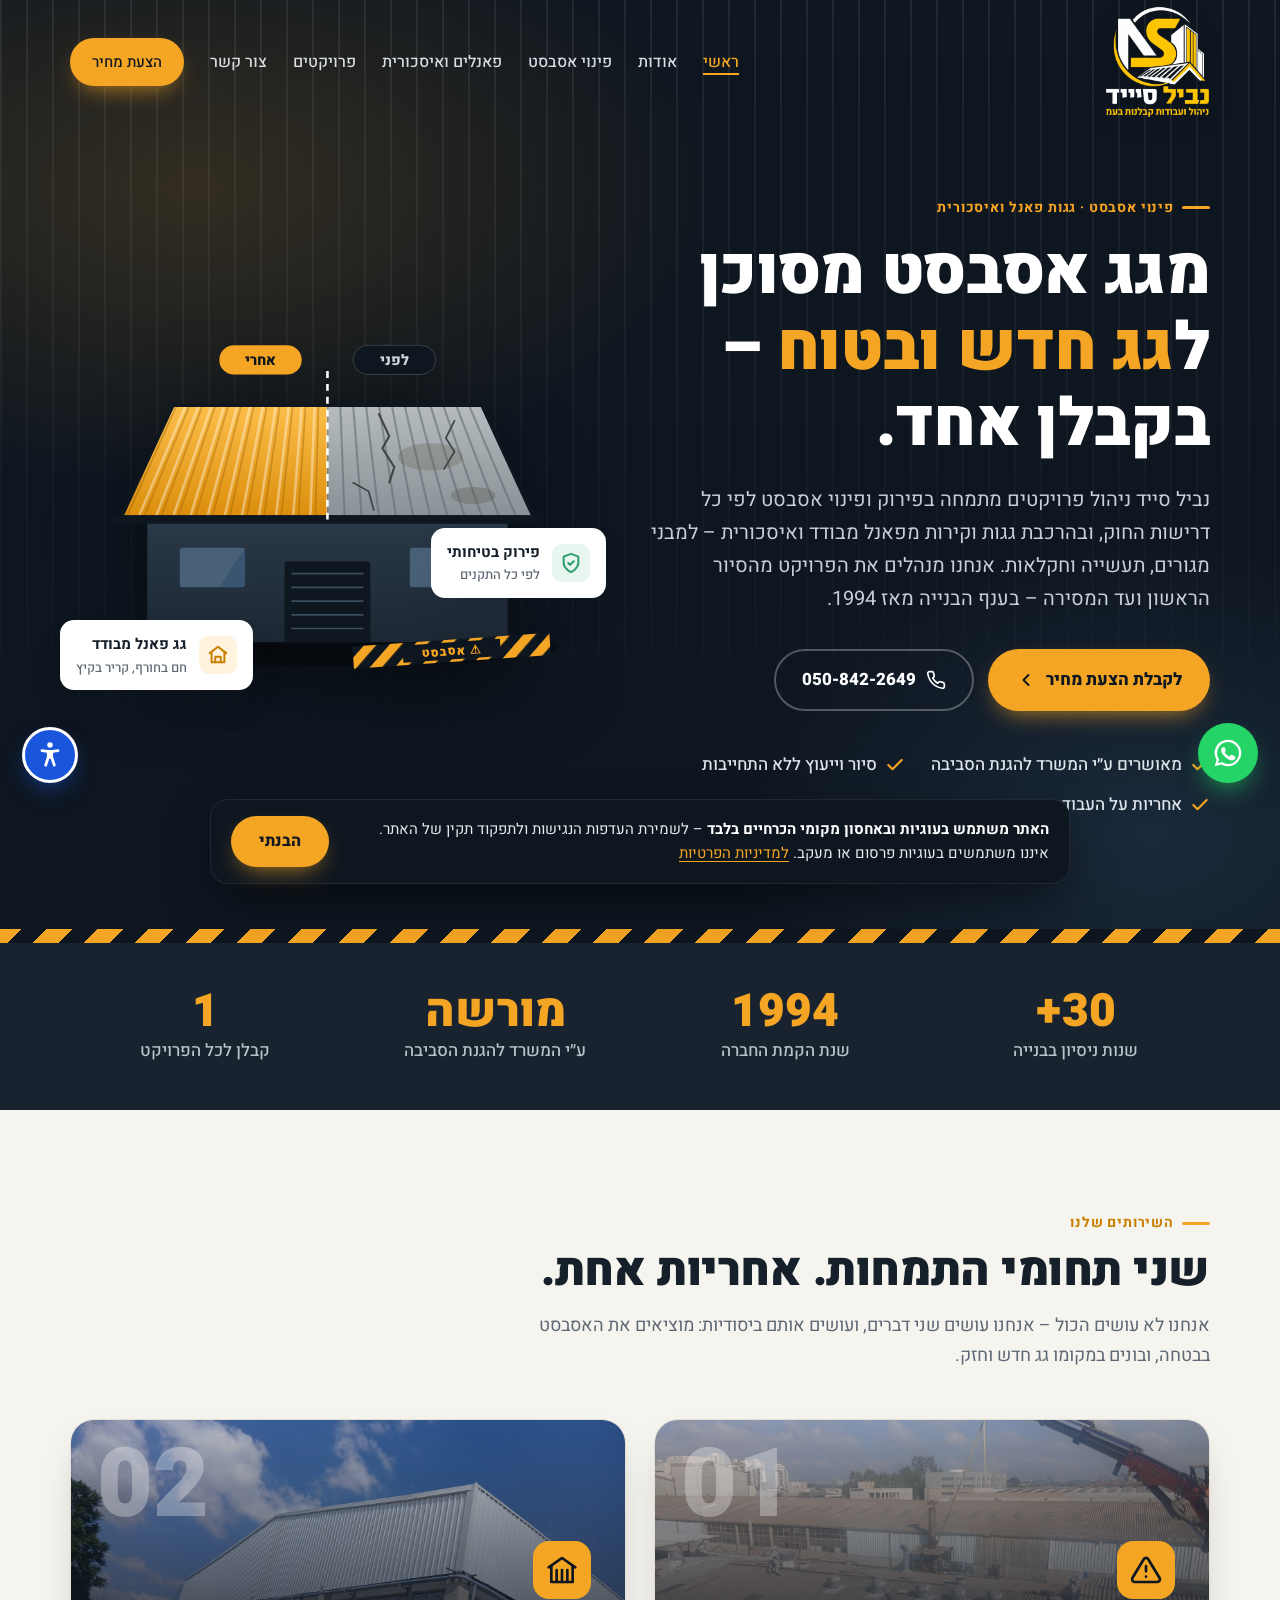
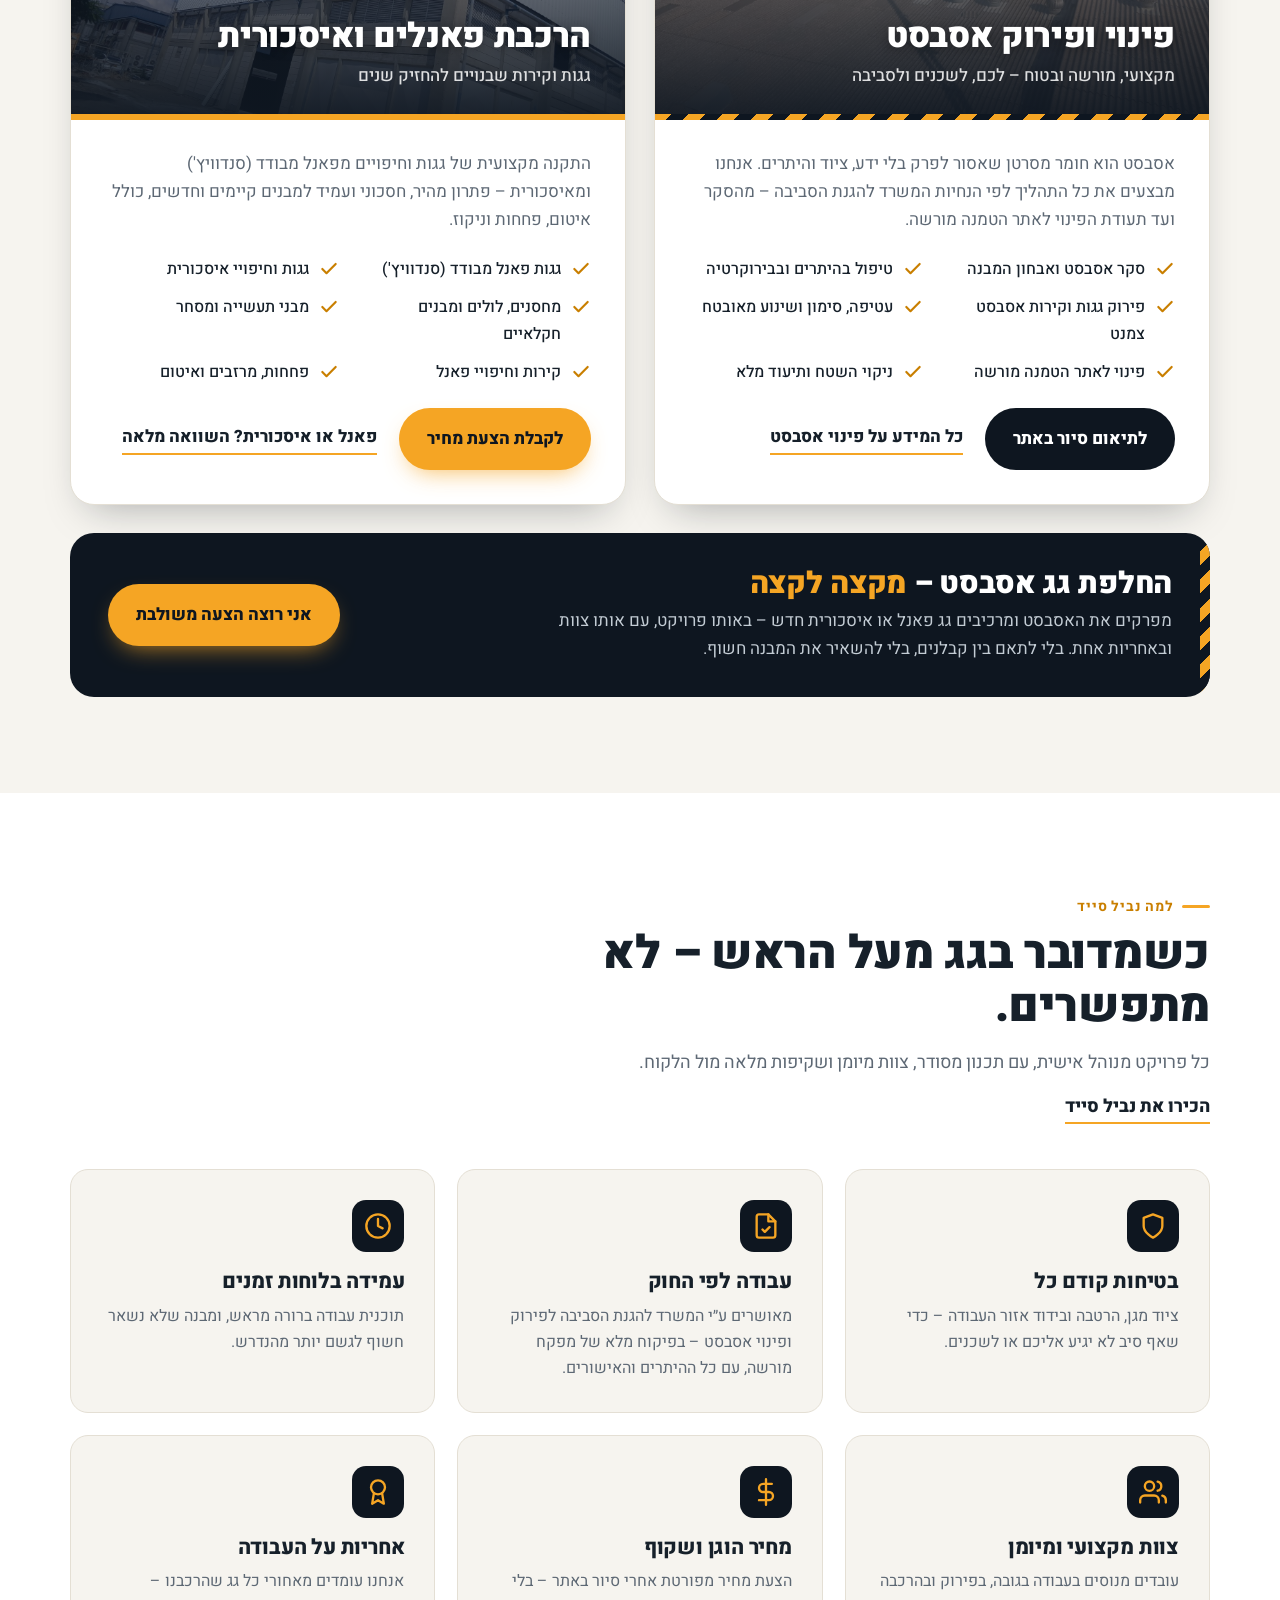
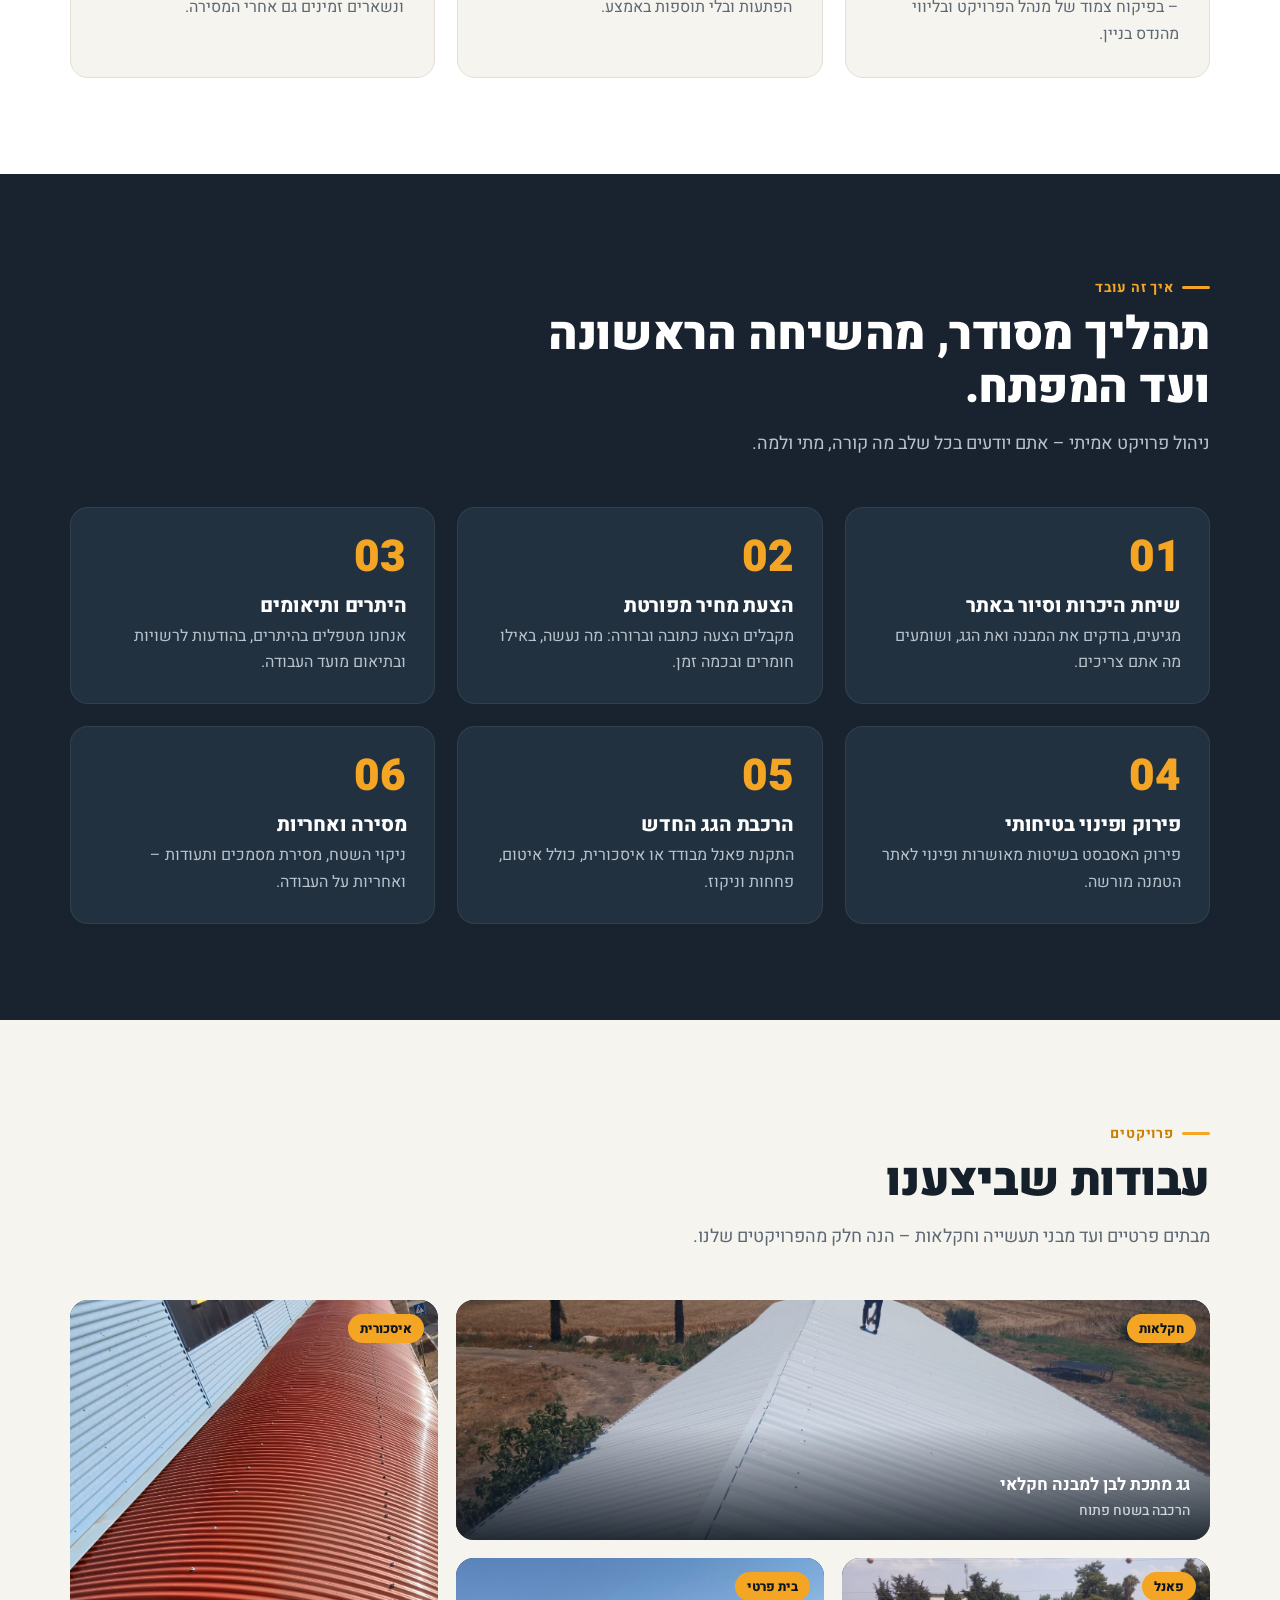
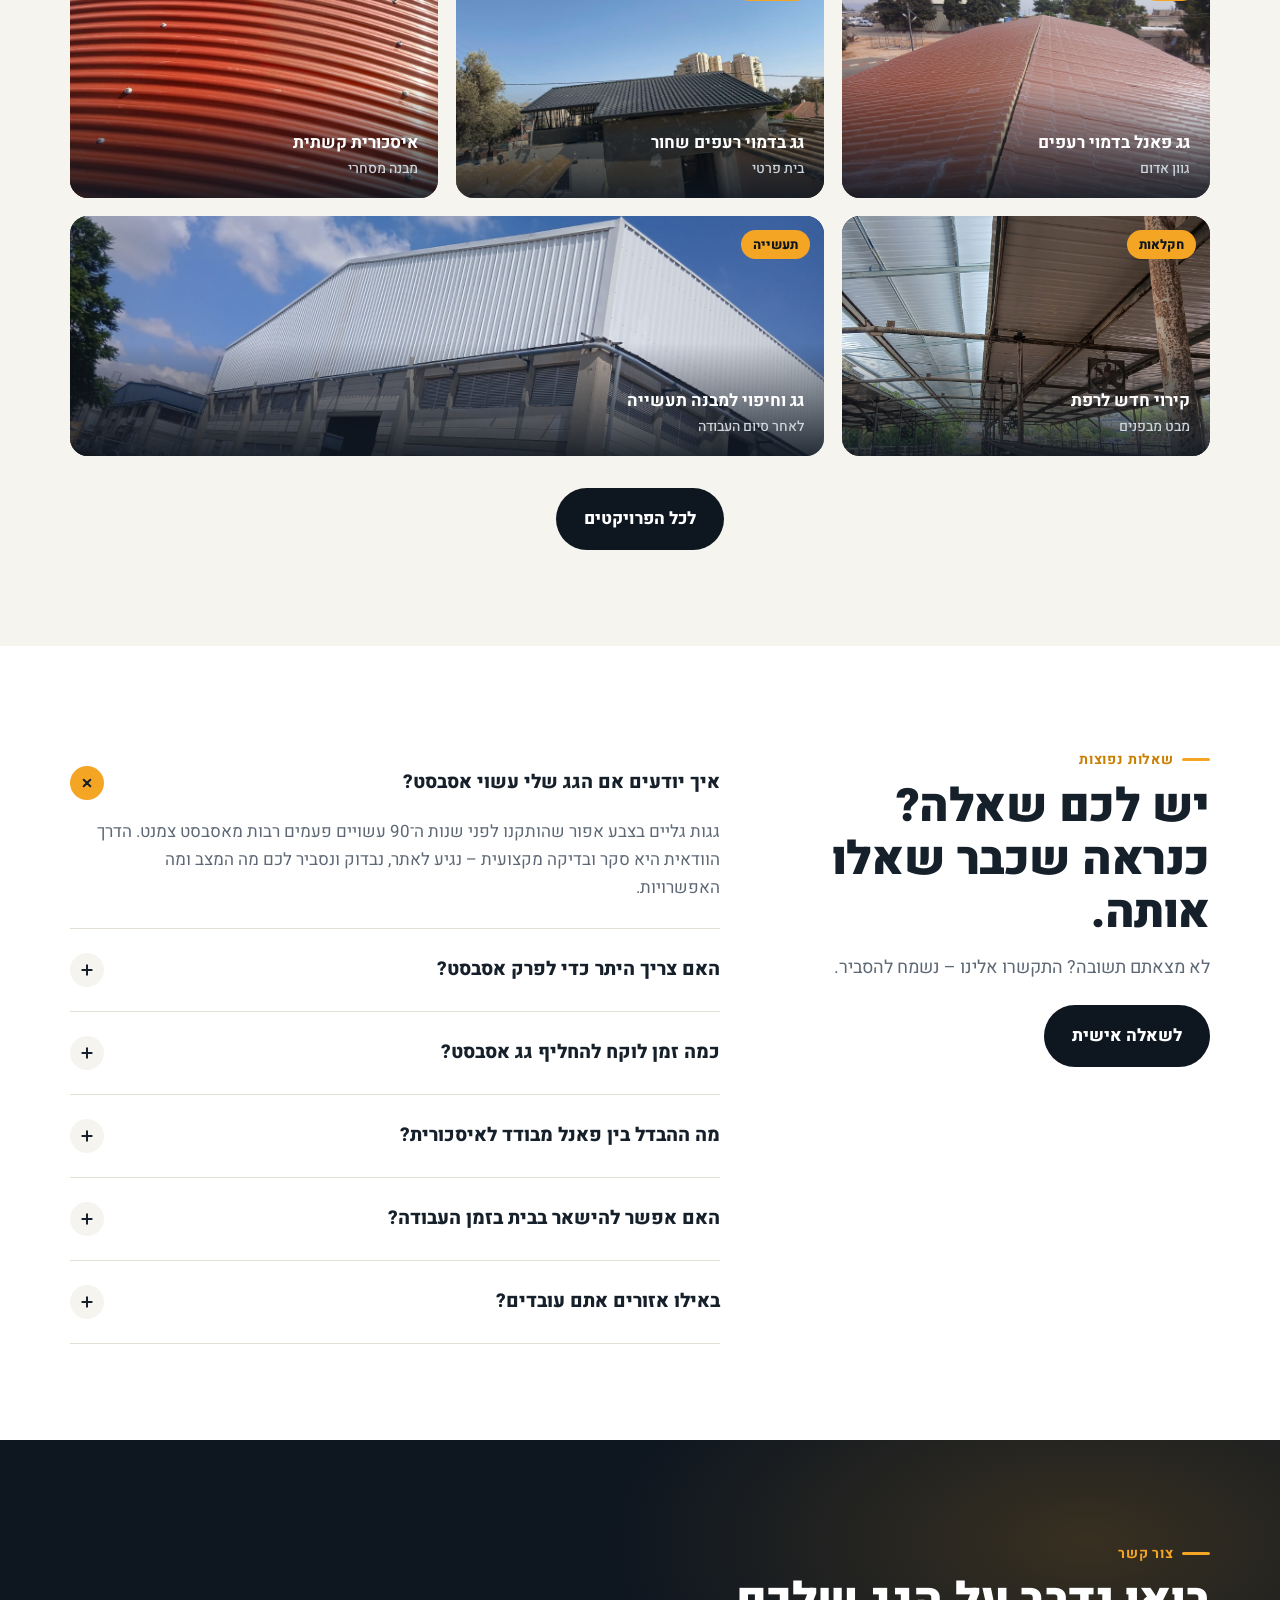
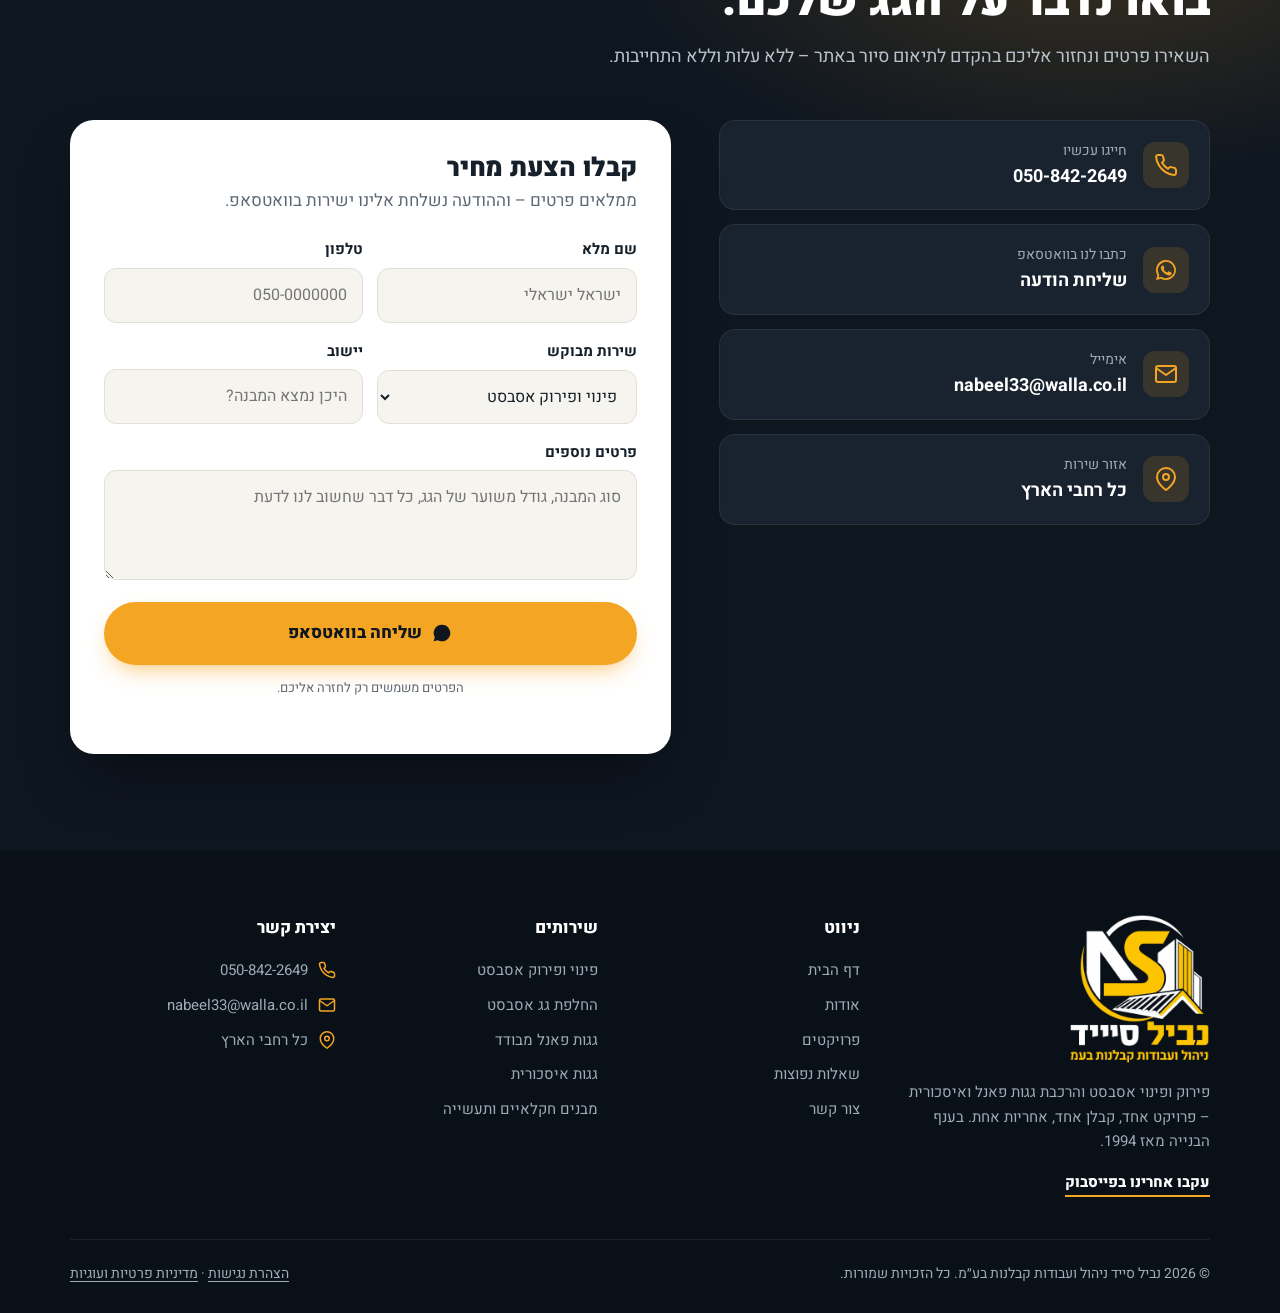
==== commit 0bd20822: "Remove the second phone number (050-901-0517) Dropped from the footer, the contact page and the SITE" ====
--- a/index.html
+++ b/index.html
@@ -469,7 +469,6 @@
         <h4>יצירת קשר</h4>
         <ul class="foot-contact">
           <li><svg viewBox="0 0 24 24" fill="none" stroke="currentColor" stroke-width="2" stroke-linecap="round" stroke-linejoin="round"><path d="M22 16.9v3a2 2 0 0 1-2.2 2 19.8 19.8 0 0 1-8.6-3.1 19.5 19.5 0 0 1-6-6A19.8 19.8 0 0 1 2.1 4.2 2 2 0 0 1 4.1 2h3a2 2 0 0 1 2 1.7c.1.9.4 1.8.7 2.7a2 2 0 0 1-.5 2.1L8 9.8a16 16 0 0 0 6 6l1.3-1.3a2 2 0 0 1 2.1-.4c.9.3 1.8.6 2.7.7a2 2 0 0 1 1.7 2z"/></svg><a href="#" data-phone-link class="ltr" data-phone>050-842-2649</a></li>
-          <li><svg viewBox="0 0 24 24" fill="none" stroke="currentColor" stroke-width="2" stroke-linecap="round" stroke-linejoin="round"><path d="M22 16.9v3a2 2 0 0 1-2.2 2 19.8 19.8 0 0 1-8.6-3.1 19.5 19.5 0 0 1-6-6A19.8 19.8 0 0 1 2.1 4.2 2 2 0 0 1 4.1 2h3a2 2 0 0 1 2 1.7c.1.9.4 1.8.7 2.7a2 2 0 0 1-.5 2.1L8 9.8a16 16 0 0 0 6 6l1.3-1.3a2 2 0 0 1 2.1-.4c.9.3 1.8.6 2.7.7a2 2 0 0 1 1.7 2z"/></svg><a href="#" data-phone2-link class="ltr" data-phone2>050-901-0517</a></li>
           <li><svg viewBox="0 0 24 24" fill="none" stroke="currentColor" stroke-width="2" stroke-linecap="round" stroke-linejoin="round"><rect x="2" y="4" width="20" height="16" rx="2"/><path d="m22 6-10 7L2 6"/></svg><a href="#" data-mail-link class="ltr" data-email>nabeel33@walla.co.il</a></li>
           <li><svg viewBox="0 0 24 24" fill="none" stroke="currentColor" stroke-width="2" stroke-linecap="round" stroke-linejoin="round"><path d="M21 10c0 7-9 13-9 13s-9-6-9-13a9 9 0 0 1 18 0z"/><circle cx="12" cy="10" r="3"/></svg><span data-area>כל רחבי הארץ</span></li>
           <li><svg viewBox="0 0 24 24" fill="none" stroke="currentColor" stroke-width="2" stroke-linecap="round" stroke-linejoin="round"><circle cx="12" cy="12" r="10"/><path d="M12 6v6l4 2"/></svg><span data-hours></span></li>
@@ -488,6 +487,6 @@
 </a>
 <!-- FOOTER:END -->
 
-<script src="assets/main.js?v=a5a365be"></script>
+<script src="assets/main.js?v=f7fb058e"></script>
 </body>
 </html>
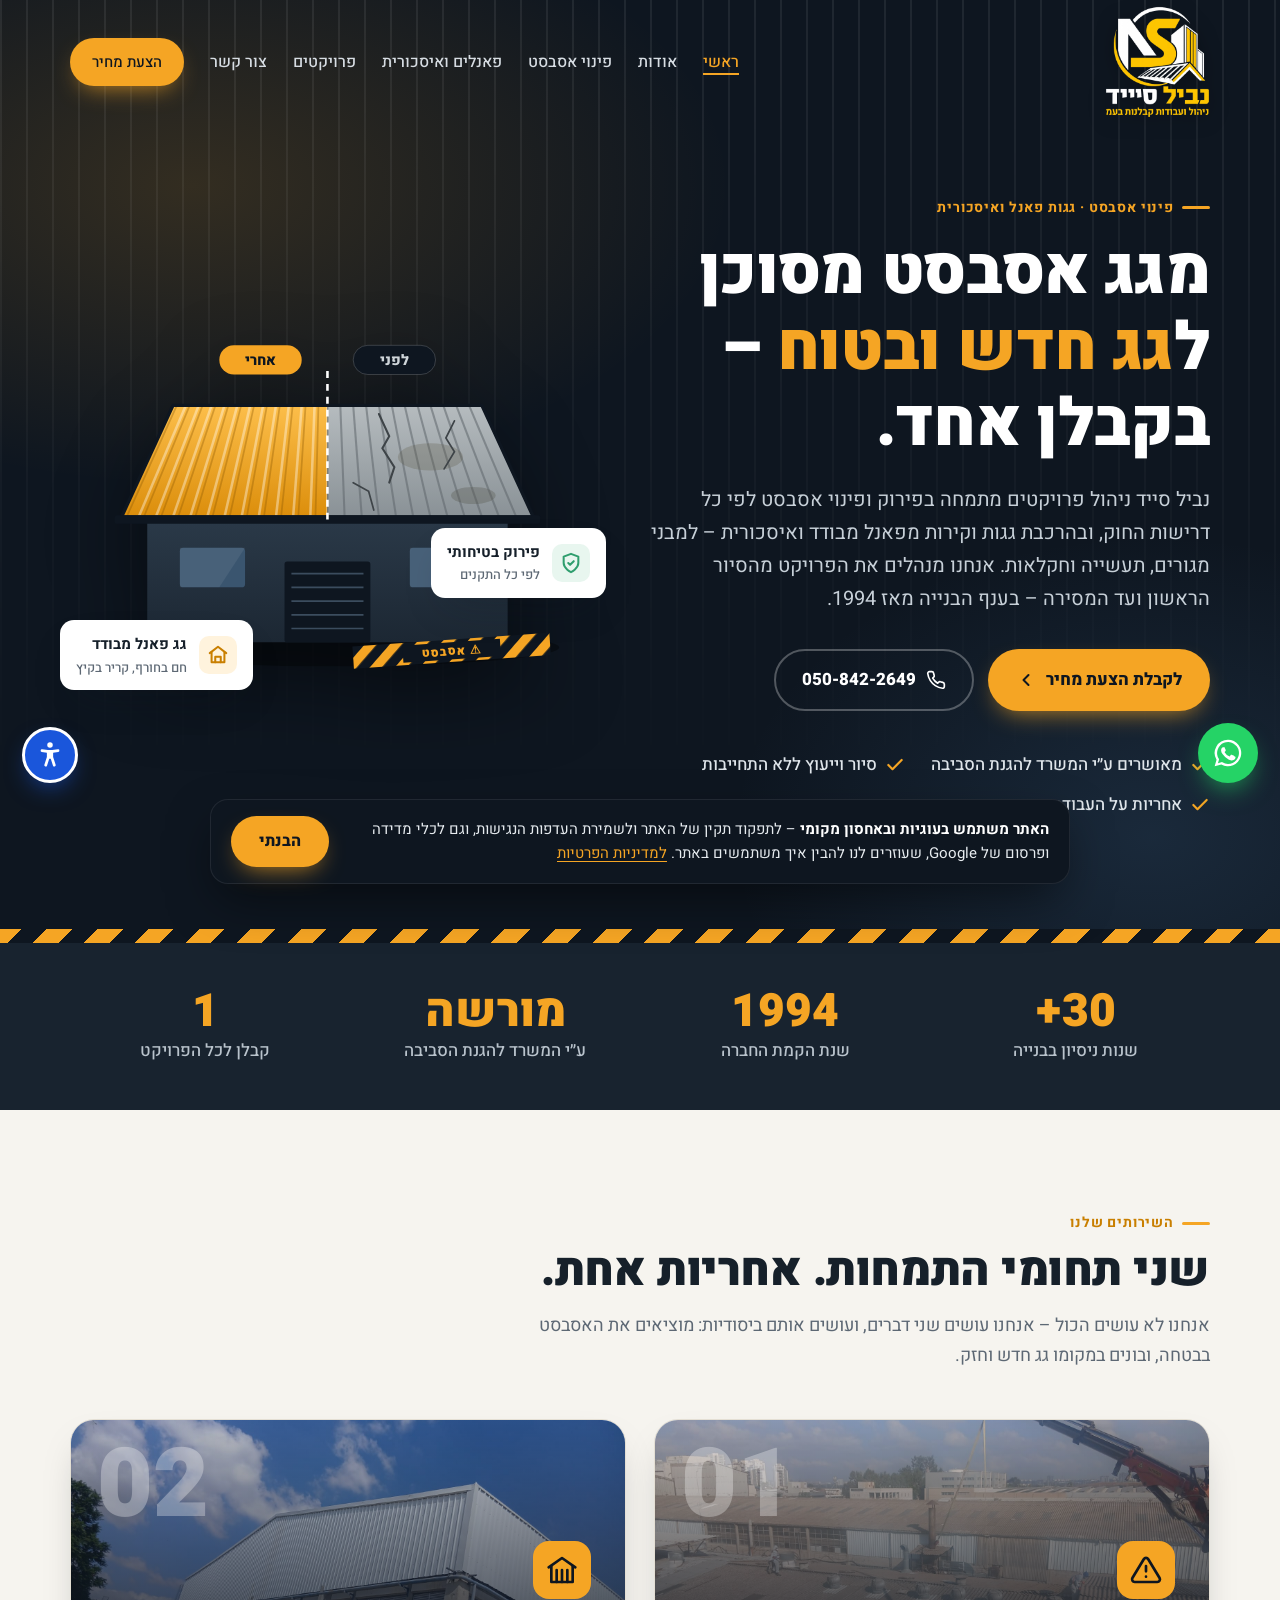
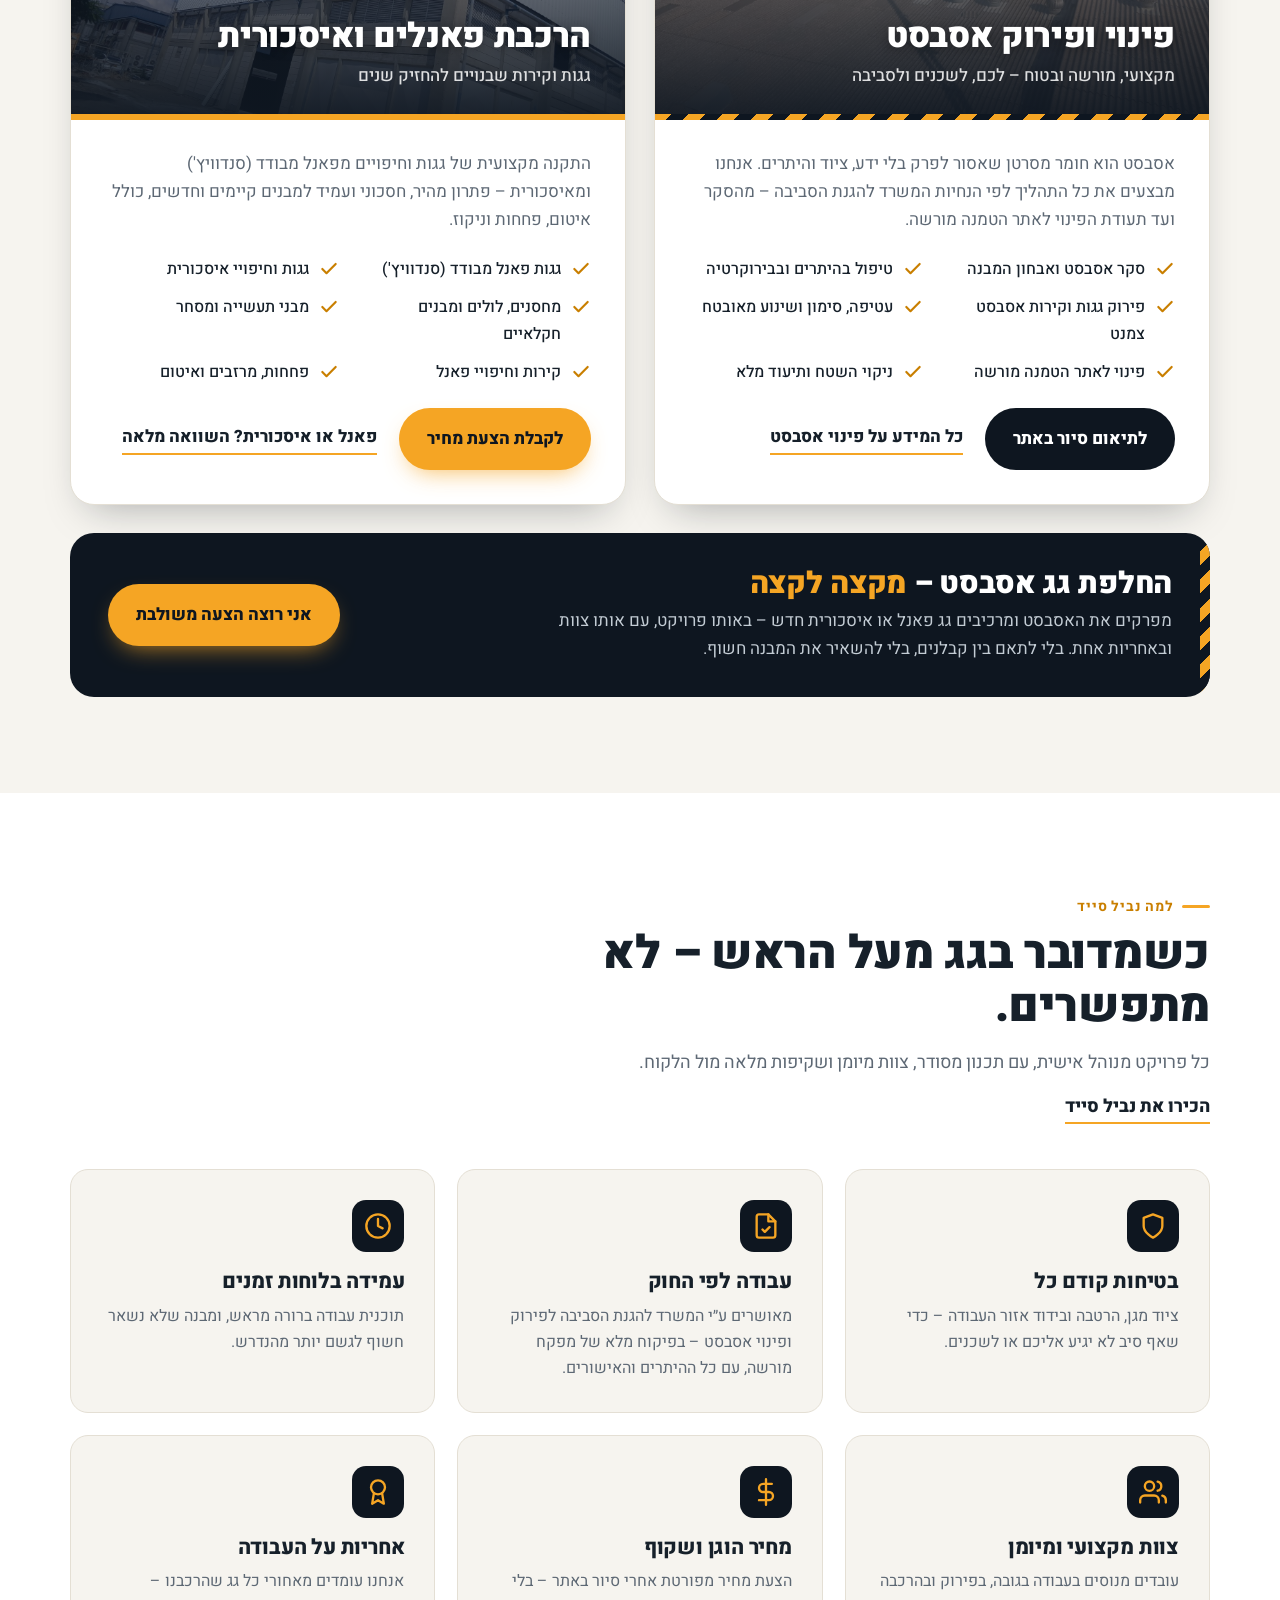
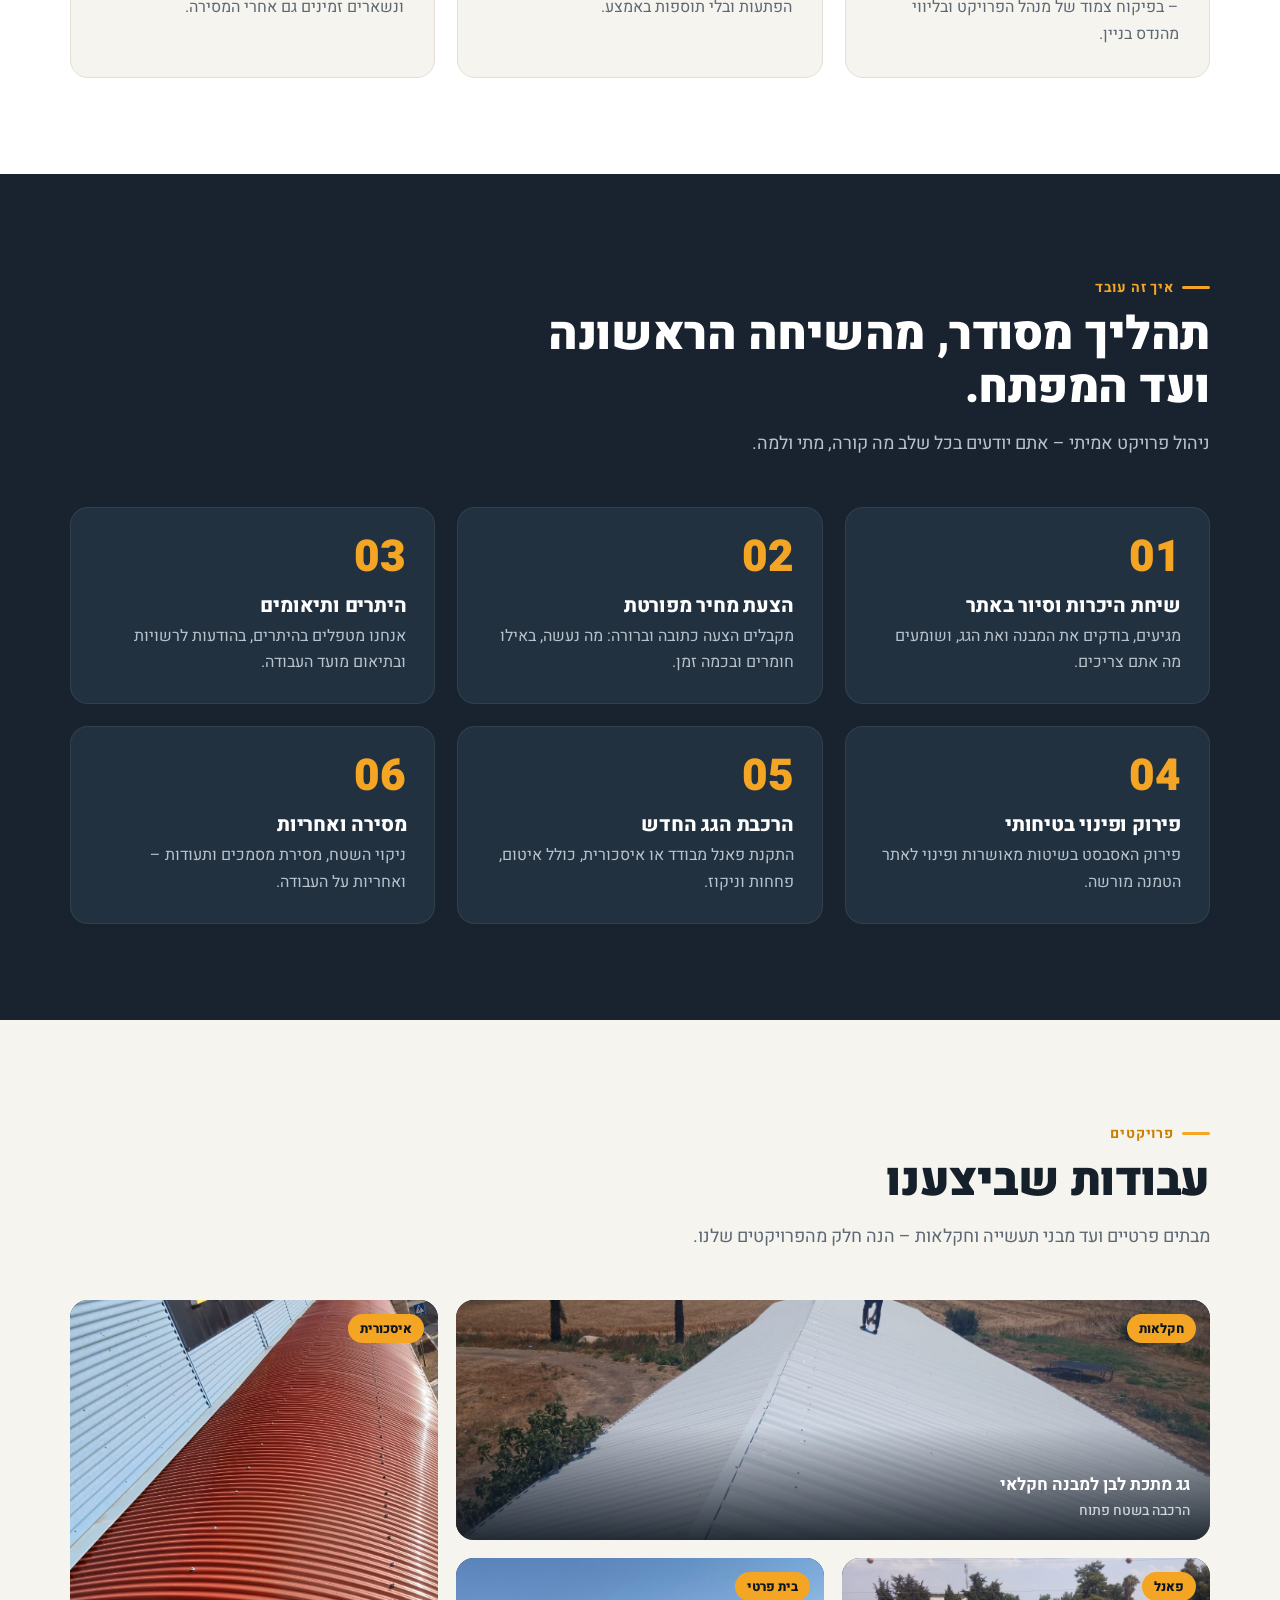
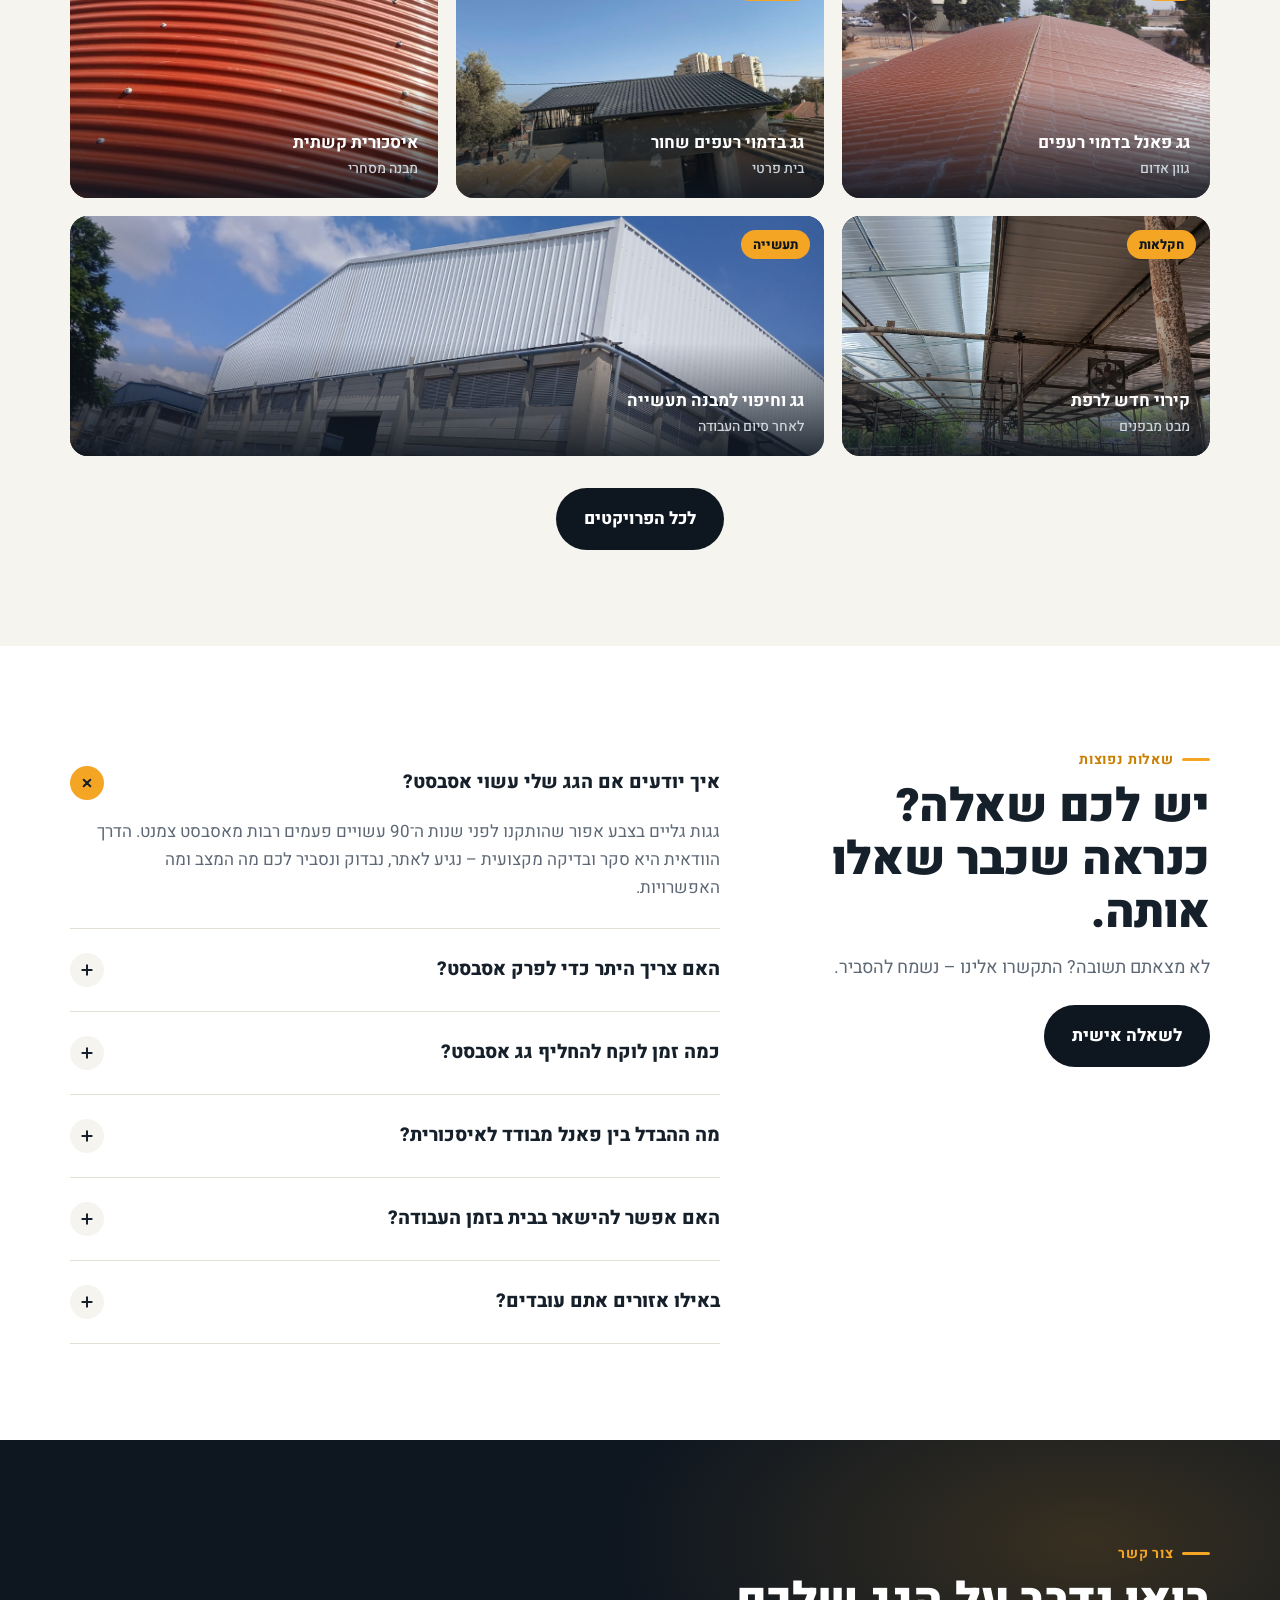
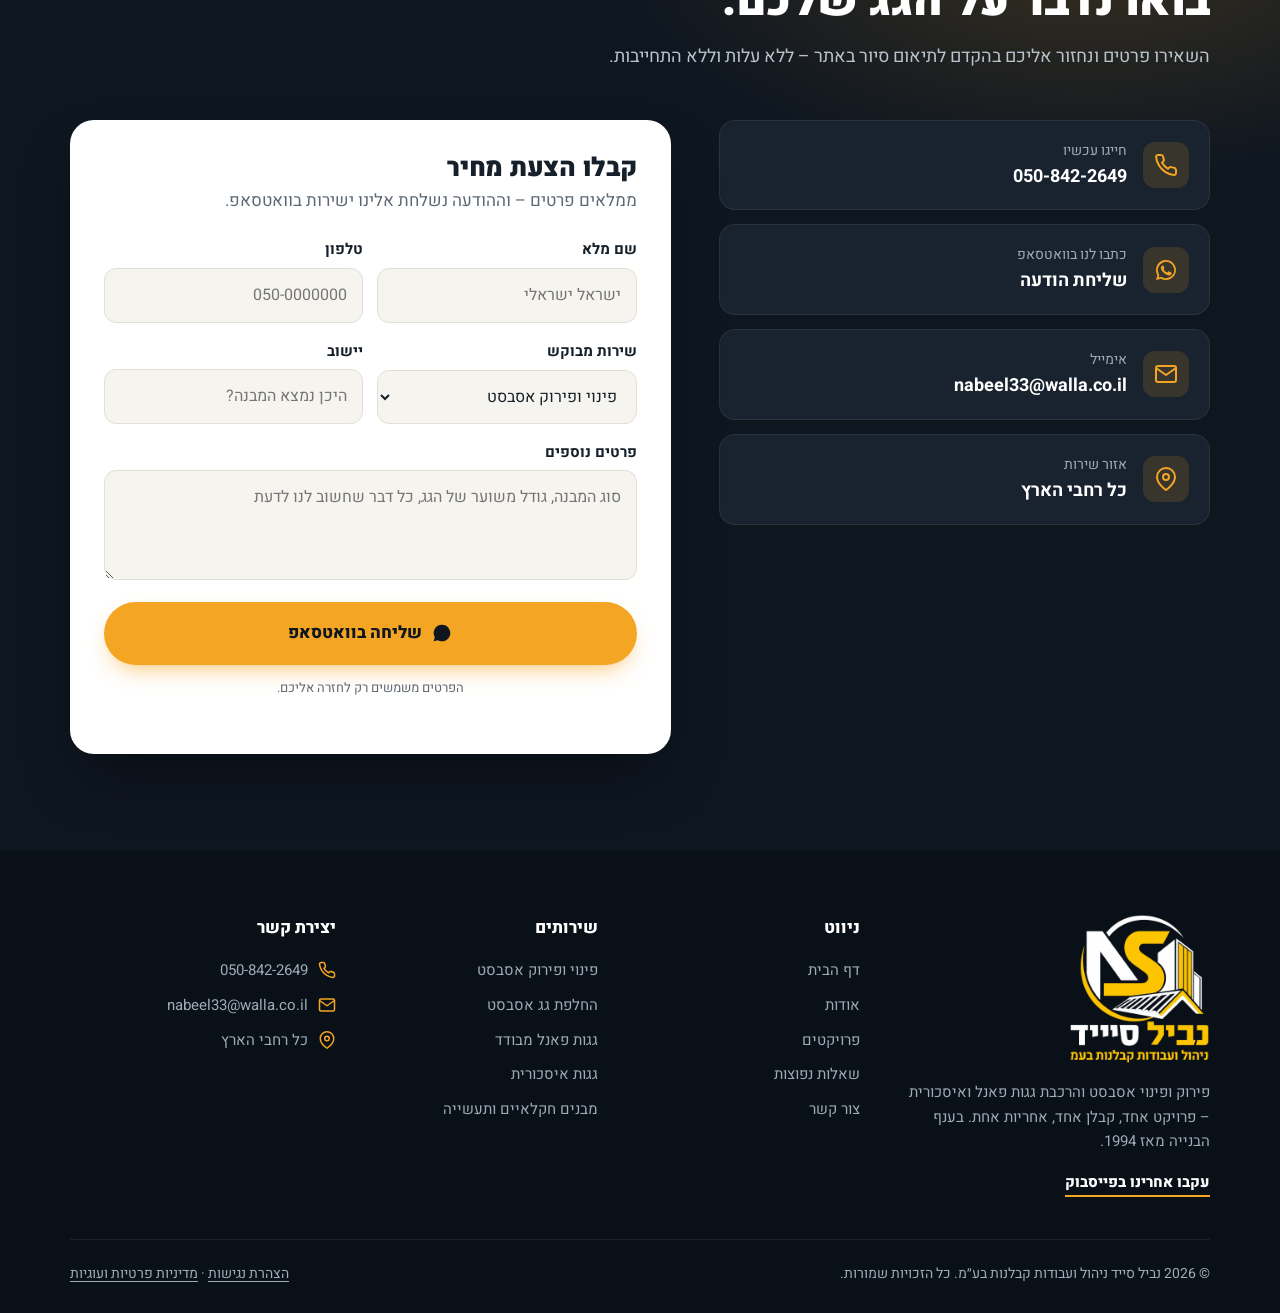
==== commit 83d4e43d: "Add Google Tag Manager (GTM-TT8G8RGJ) to all pages - GTM head snippet at the top of <head> and the n" ====
--- a/index.html
+++ b/index.html
@@ -2,6 +2,13 @@
 <html lang="he" dir="rtl">
 <head>
 <meta charset="utf-8">
+<!-- Google Tag Manager -->
+<script>(function(w,d,s,l,i){w[l]=w[l]||[];w[l].push({'gtm.start':
+new Date().getTime(),event:'gtm.js'});var f=d.getElementsByTagName(s)[0],
+j=d.createElement(s),dl=l!='dataLayer'?'&l='+l:'';j.async=true;j.src=
+'https://www.googletagmanager.com/gtm.js?id='+i+dl;f.parentNode.insertBefore(j,f);
+})(window,document,'script','dataLayer','GTM-TT8G8RGJ');</script>
+<!-- End Google Tag Manager -->
 <meta name="viewport" content="width=device-width, initial-scale=1">
 <title>נביל סייד ניהול פרויקטים | פינוי אסבסט והרכבת גגות פאנל ואיסכורית</title>
 <meta name="description" content="נביל סייד ניהול פרויקטים – פירוק ופינוי אסבסט בטיחותי ומורשה, והרכבת גגות פאנל מבודד ואיסכורית למבני מגורים, תעשייה וחקלאות. ייעוץ וסיור באתר ללא התחייבות.">
@@ -36,6 +43,10 @@
 </script>
 </head>
 <body>
+<!-- Google Tag Manager (noscript) -->
+<noscript><iframe src="https://www.googletagmanager.com/ns.html?id=GTM-TT8G8RGJ"
+height="0" width="0" style="display:none;visibility:hidden"></iframe></noscript>
+<!-- End Google Tag Manager (noscript) -->
 
 <!-- HEADER:START -->
 <a class="skip-link" href="#main">דילוג לתוכן הראשי</a>
@@ -487,6 +498,6 @@
 </a>
 <!-- FOOTER:END -->
 
-<script src="assets/main.js?v=f7fb058e"></script>
+<script src="assets/main.js?v=3a087d68"></script>
 </body>
 </html>
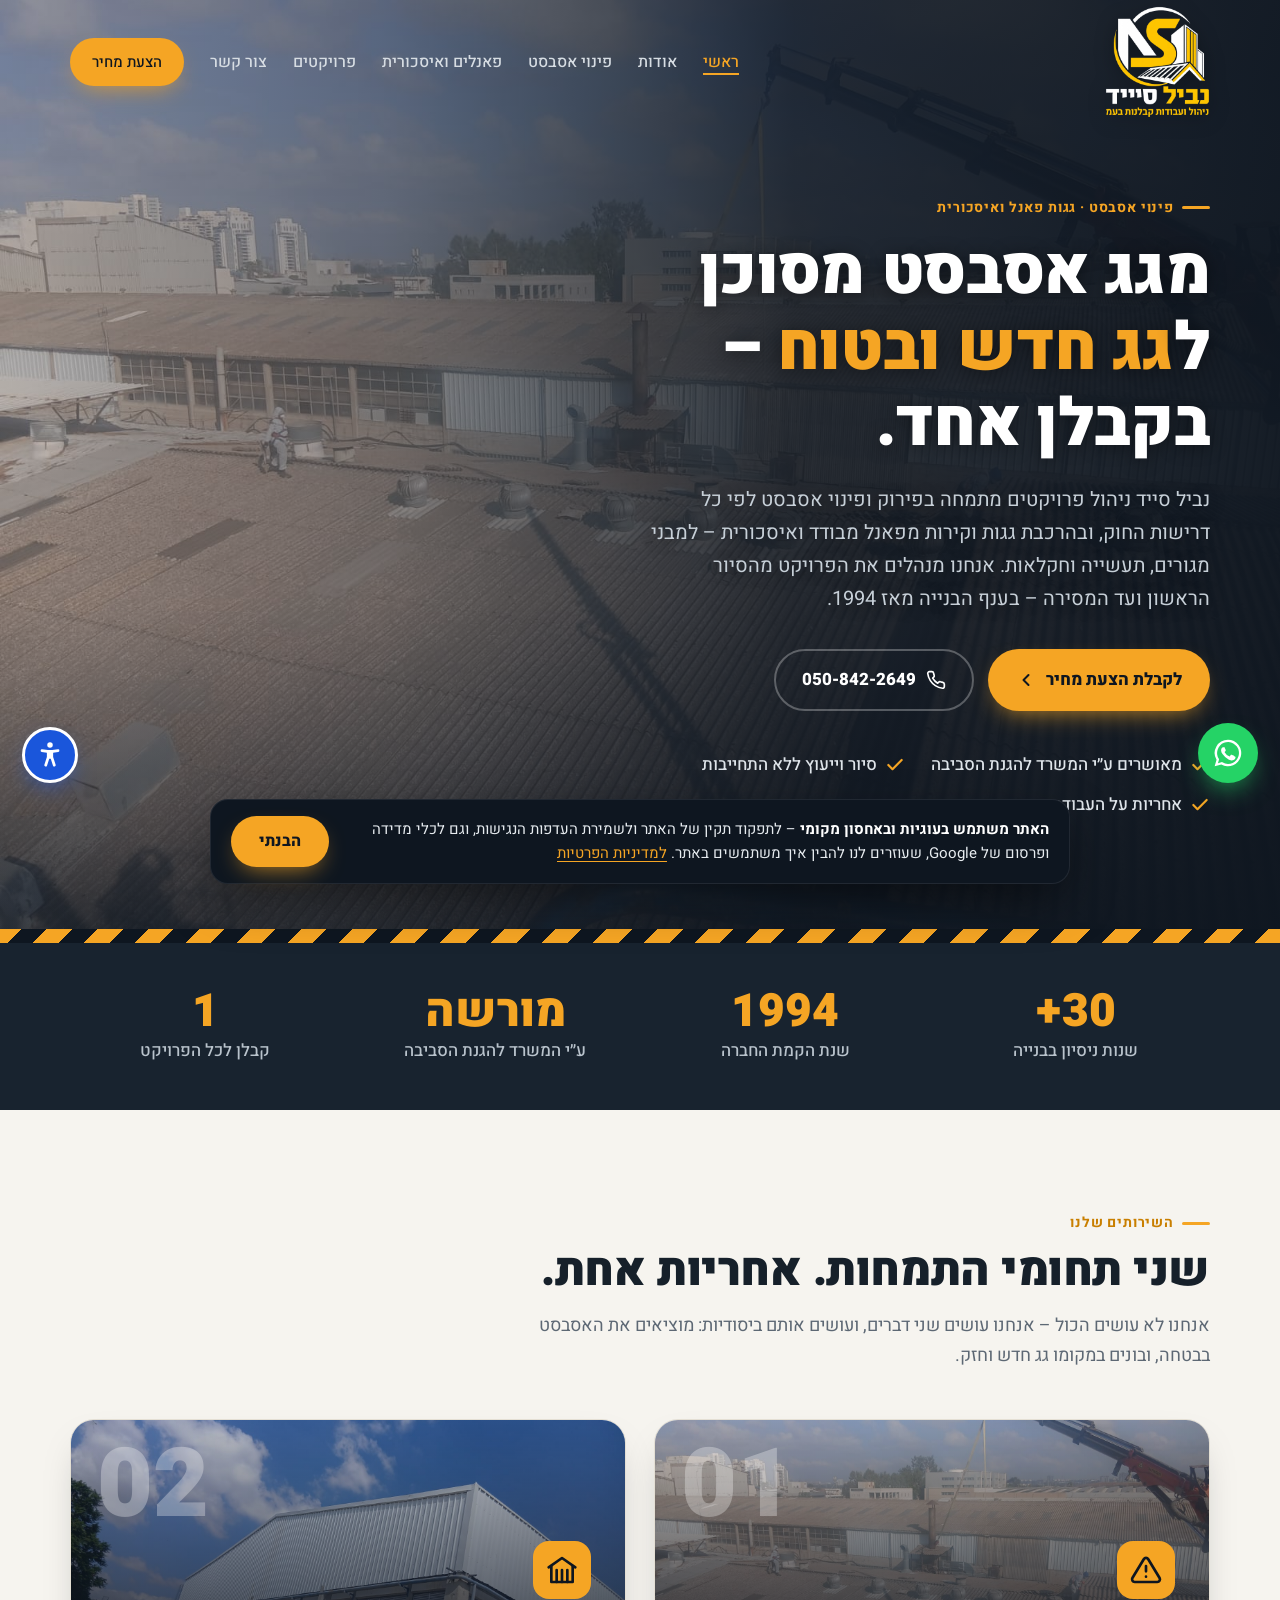
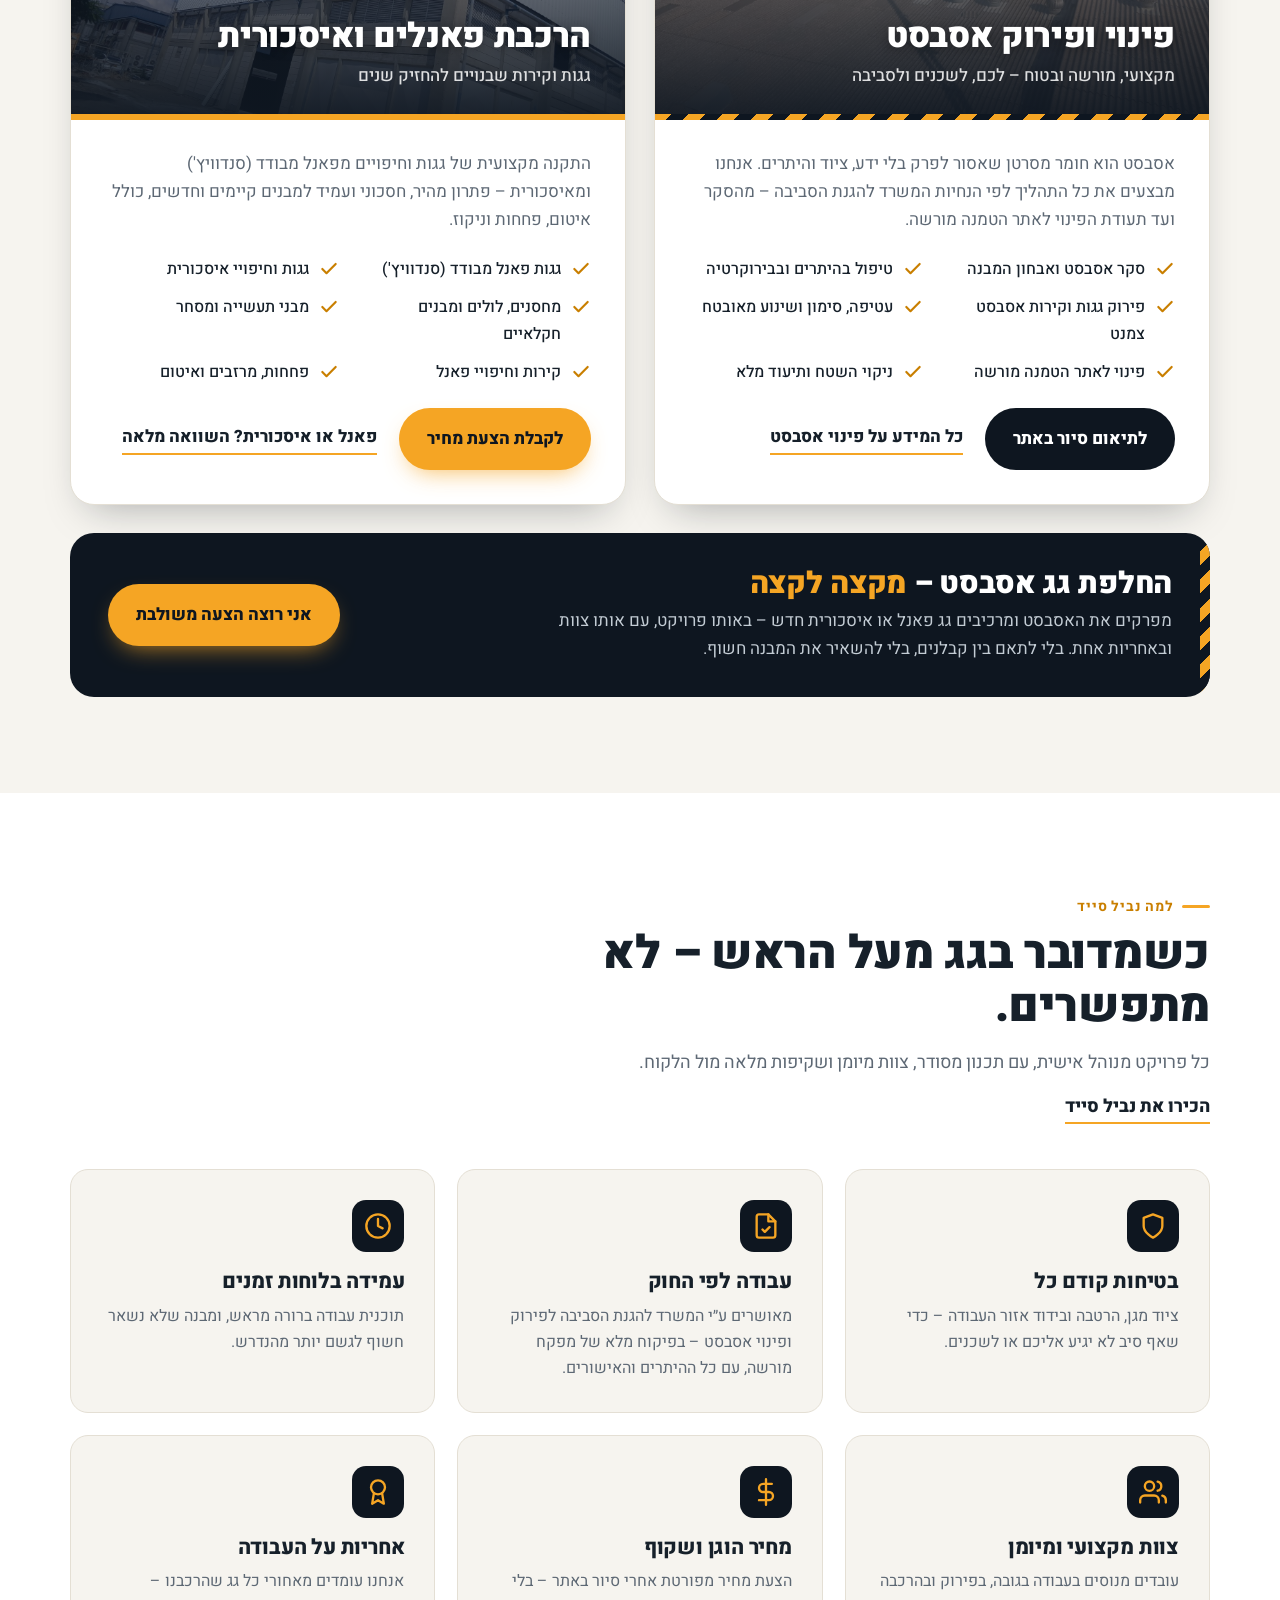
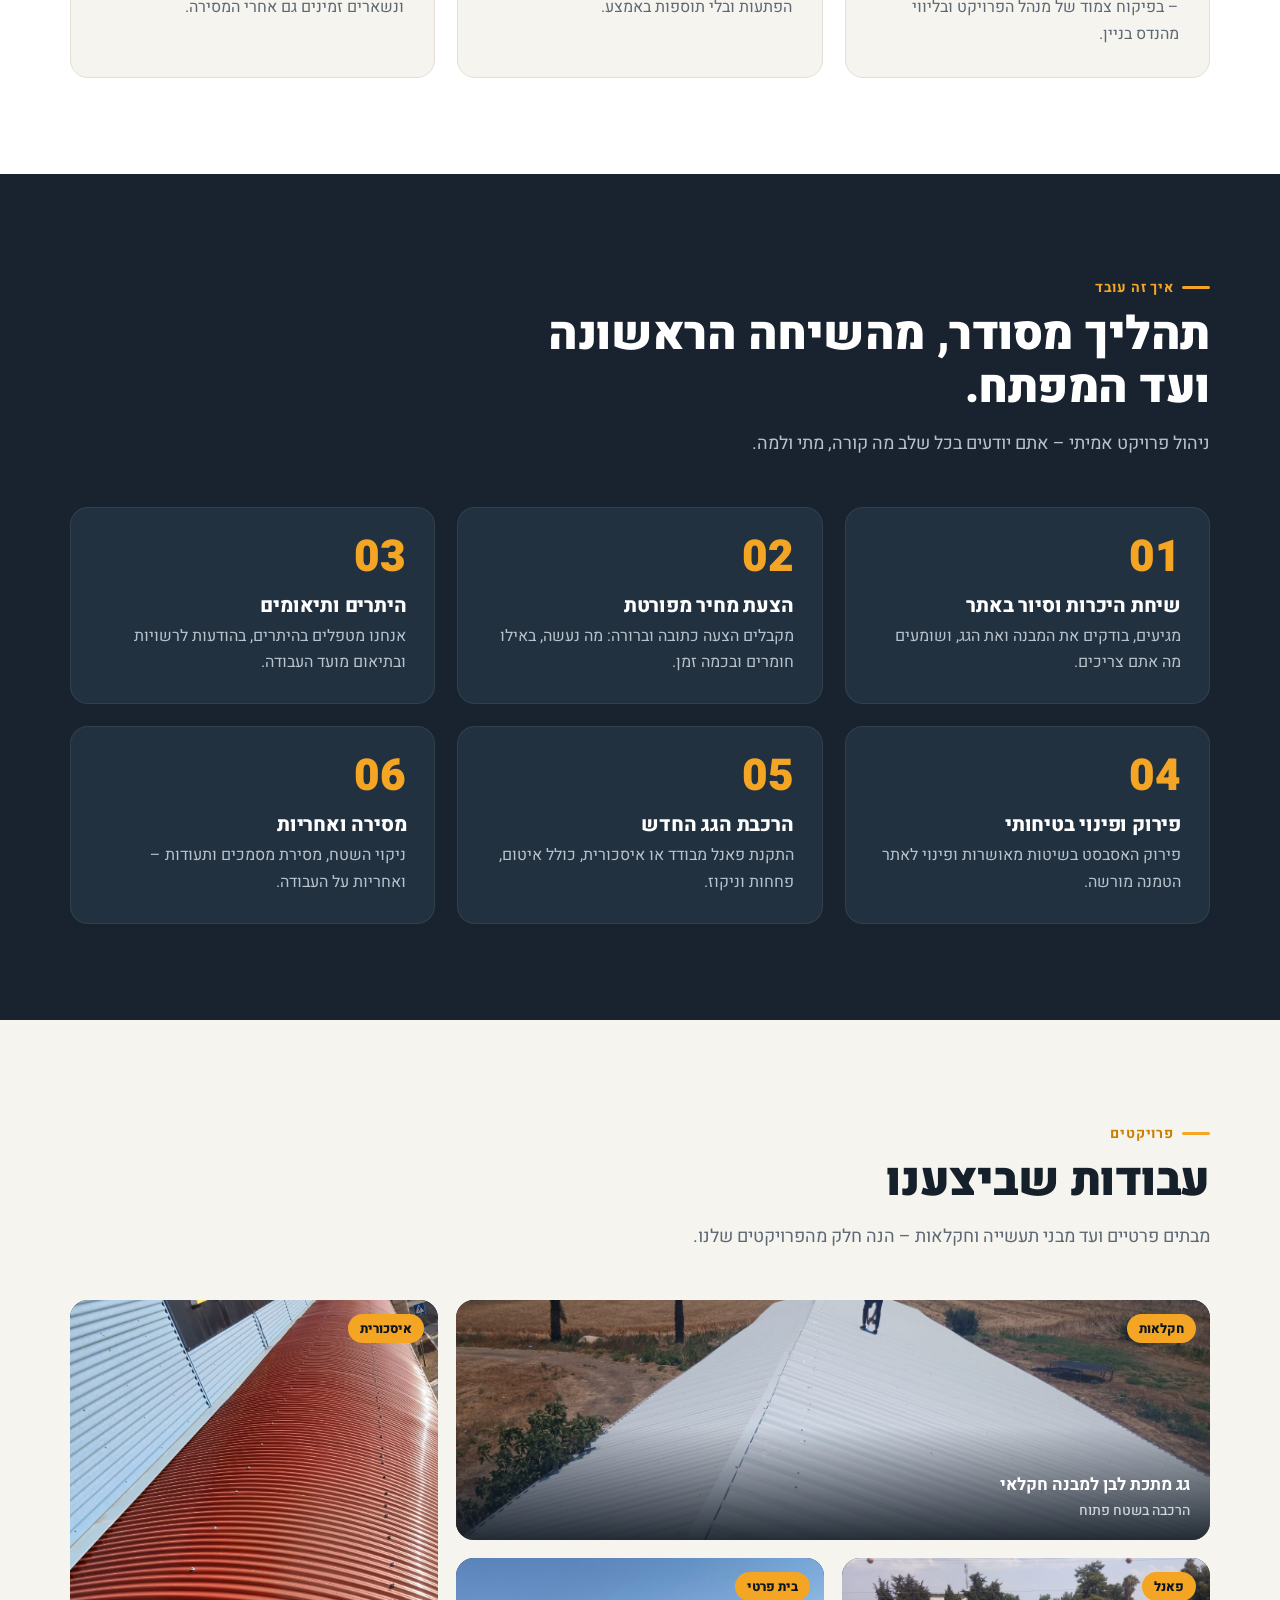
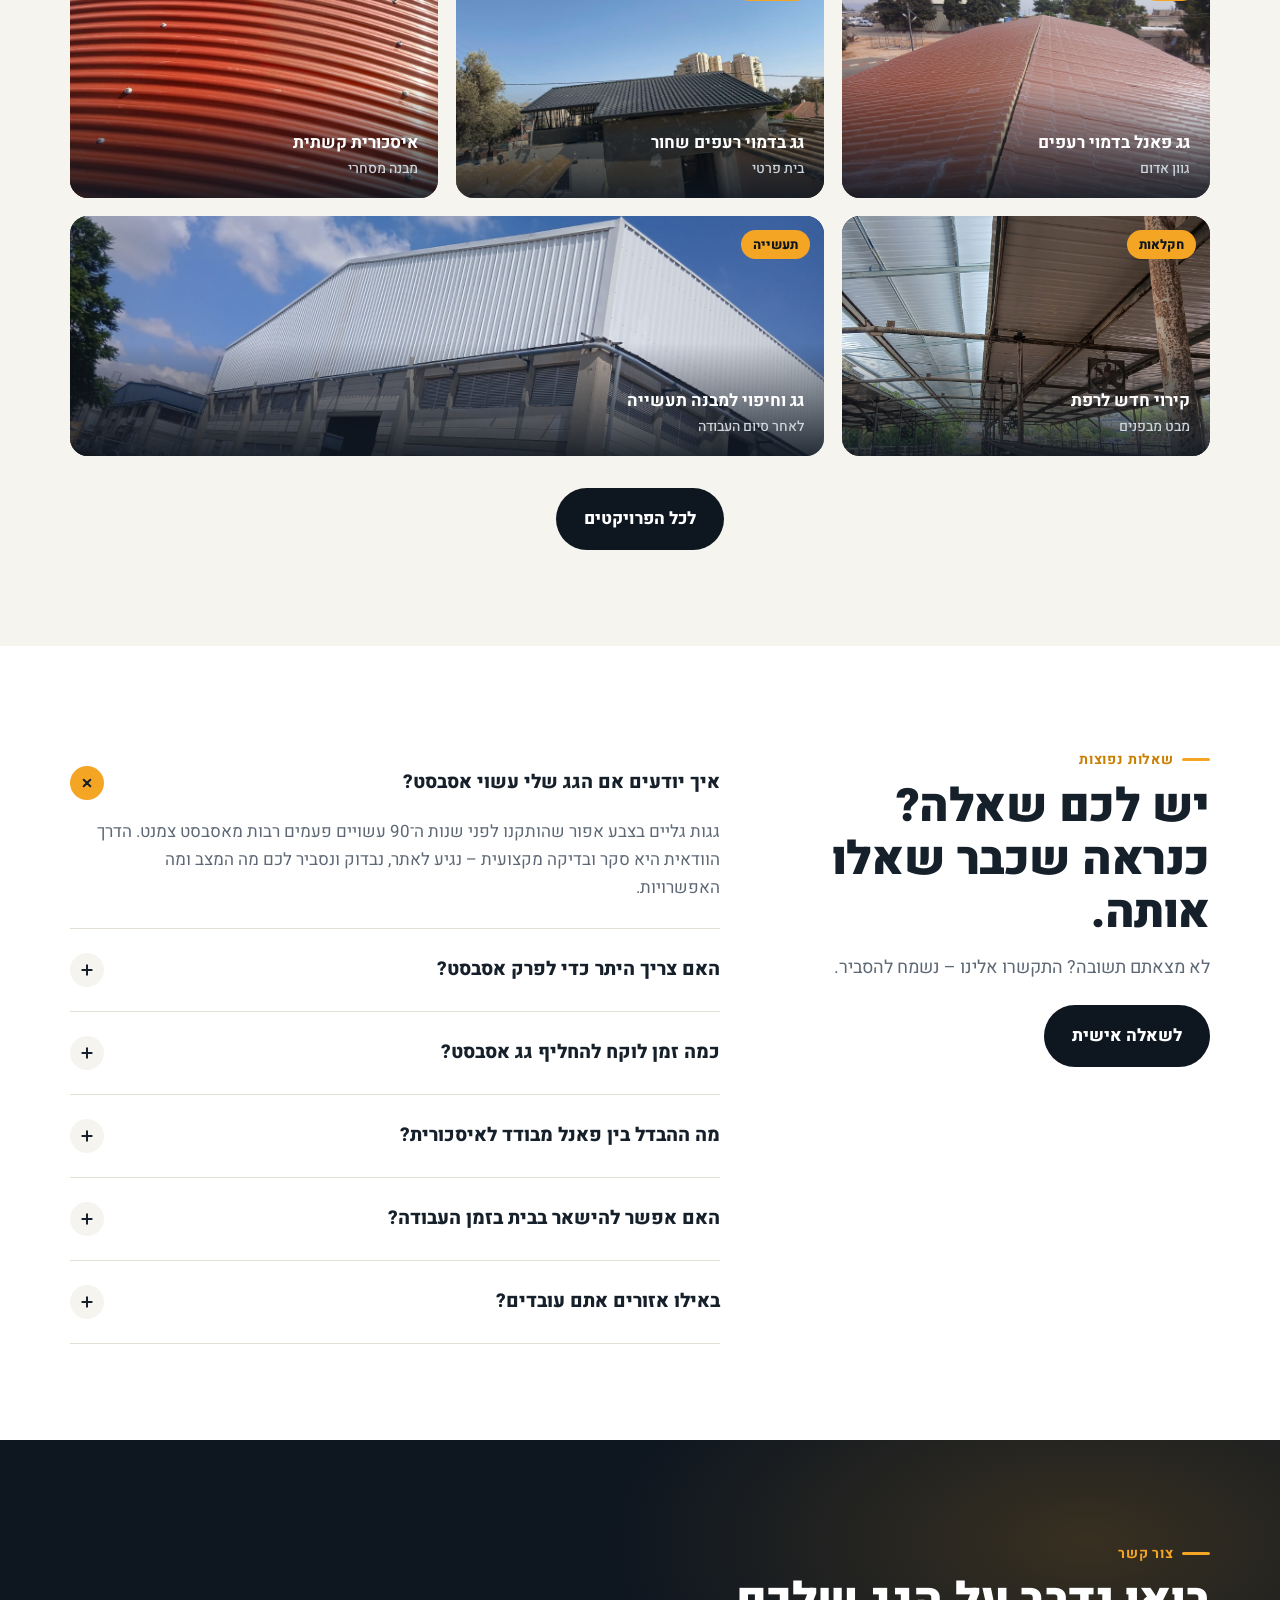
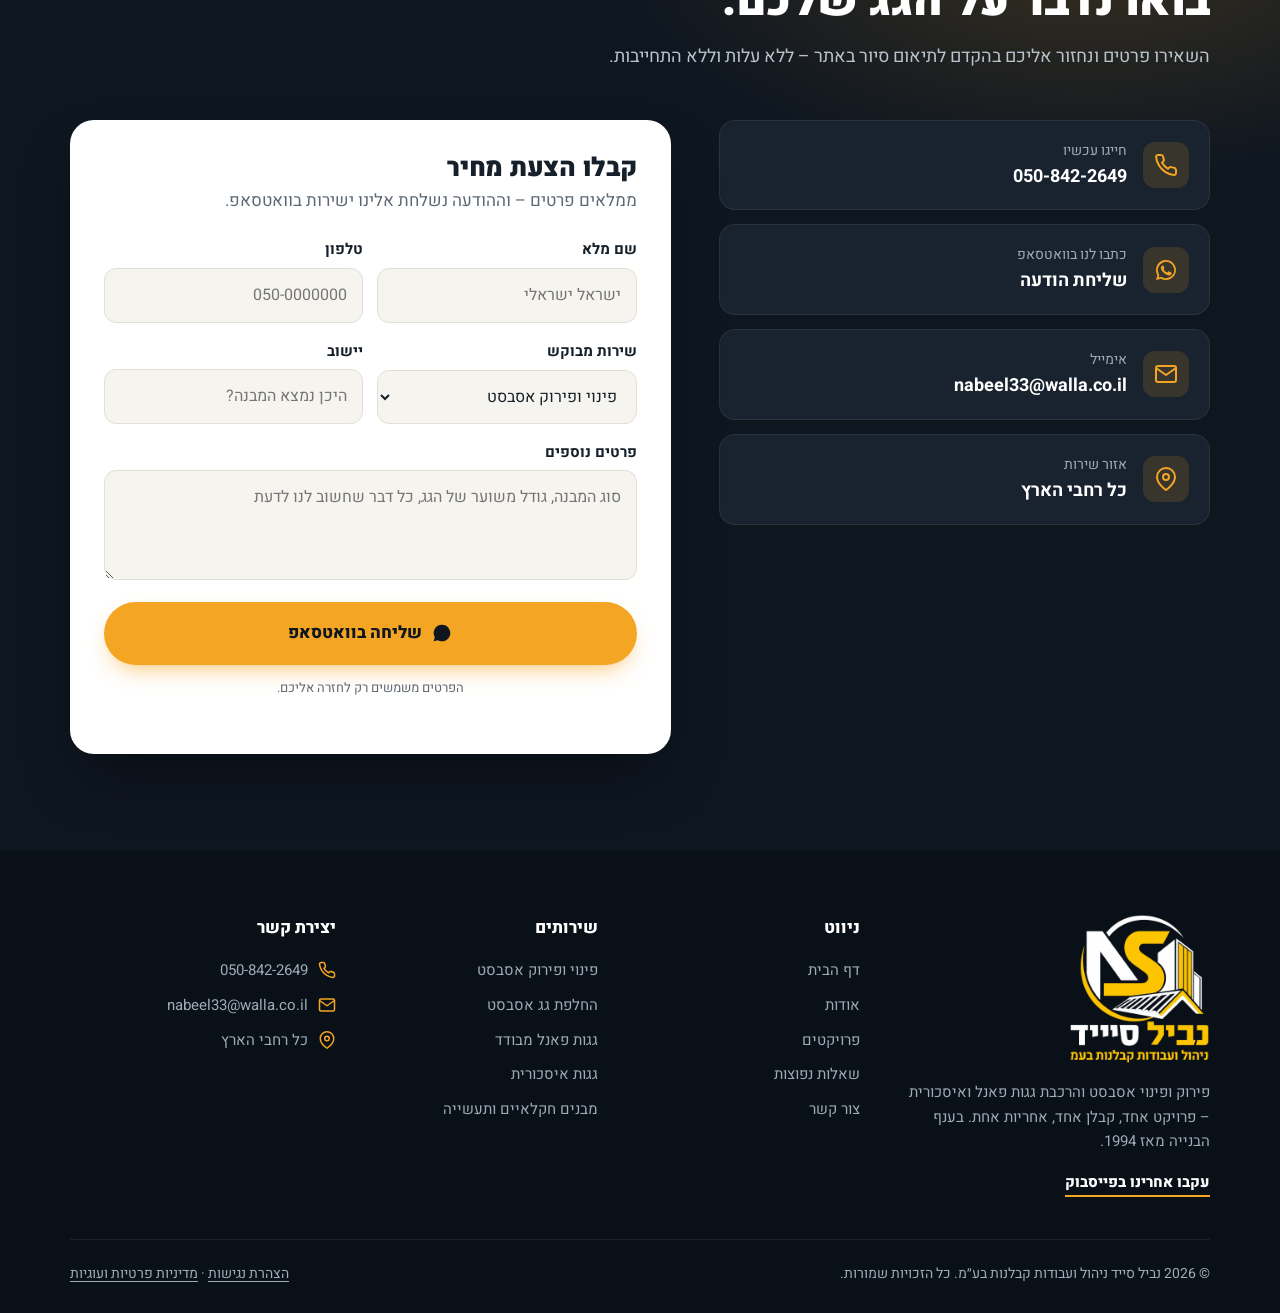
==== commit b8e6c512: "Home hero: real asbestos-removal photo instead of the illustration Full-bleed photo of the asbestos " ====
--- a/index.html
+++ b/index.html
@@ -9,6 +9,14 @@
 'https://www.googletagmanager.com/gtm.js?id='+i+dl;f.parentNode.insertBefore(j,f);
 })(window,document,'script','dataLayer','GTM-TT8G8RGJ');</script>
 <!-- End Google Tag Manager -->
+<!-- Google tag (gtag.js) - Google Ads -->
+<script async src="https://www.googletagmanager.com/gtag/js?id=AW-17951572390"></script>
+<script>
+  window.dataLayer = window.dataLayer || [];
+  function gtag(){dataLayer.push(arguments);}
+  gtag('js', new Date());
+  gtag('config', 'AW-17951572390');
+</script>
 <meta name="viewport" content="width=device-width, initial-scale=1">
 <title>נביל סייד ניהול פרויקטים | פינוי אסבסט והרכבת גגות פאנל ואיסכורית</title>
 <meta name="description" content="נביל סייד ניהול פרויקטים – פירוק ופינוי אסבסט בטיחותי ומורשה, והרכבת גגות פאנל מבודד ואיסכורית למבני מגורים, תעשייה וחקלאות. ייעוץ וסיור באתר ללא התחייבות.">
@@ -22,7 +30,7 @@
 <link rel="preconnect" href="https://fonts.gstatic.com" crossorigin>
 <link href="https://fonts.googleapis.com/css2?family=Heebo:wght@400;500;700;800;900&display=swap" rel="stylesheet">
 
-<link rel="stylesheet" href="assets/styles.css?v=bda502c5">
+<link rel="stylesheet" href="assets/styles.css?v=696df719">
 
 <!-- נתוני העסק לגוגל -->
 <script type="application/ld+json">
@@ -73,7 +81,8 @@
 
 <main id="main">
 <!-- ===== Hero ===== -->
-<section class="hero">
+<section class="hero has-photo">
+  <img class="hero-bg" src="images/asbestos-removal.jpg" alt="" aria-hidden="true" fetchpriority="high">
   <div class="wrap hero-grid">
     <div>
       <span class="eyebrow">פינוי אסבסט · גגות פאנל ואיסכורית</span>
@@ -96,89 +105,6 @@
       </ul>
     </div>
 
-    <div class="hero-art" aria-hidden="true">
-      <svg class="scene" viewBox="0 0 600 440" id="scene">
-        <defs>
-          <linearGradient id="newRoof" x1="0" y1="0" x2="0" y2="1">
-            <stop offset="0" stop-color="#ffc24f"/><stop offset="1" stop-color="#d98a06"/>
-          </linearGradient>
-          <linearGradient id="oldRoof" x1="0" y1="0" x2="0" y2="1">
-            <stop offset="0" stop-color="#b9bfc2"/><stop offset="1" stop-color="#868e93"/>
-          </linearGradient>
-          <linearGradient id="wall" x1="0" y1="0" x2="0" y2="1">
-            <stop offset="0" stop-color="#2b3a49"/><stop offset="1" stop-color="#1c2733"/>
-          </linearGradient>
-          <clipPath id="roofClip"><polygon points="60,240 540,240 480,110 120,110"/></clipPath>
-          <clipPath id="leftHalf"><rect x="0" y="0" width="300" height="440"/></clipPath>
-          <clipPath id="rightHalf"><rect x="300" y="0" width="300" height="440"/></clipPath>
-          <pattern id="hz" width="22" height="22" patternUnits="userSpaceOnUse" patternTransform="rotate(45)">
-            <rect width="11" height="22" fill="#f5a524"/><rect x="11" width="11" height="22" fill="#0e1620"/>
-          </pattern>
-        </defs>
-
-        <!-- ground -->
-        <ellipse cx="300" cy="392" rx="270" ry="22" fill="#000" opacity=".35"/>
-        <!-- wall -->
-        <rect x="90" y="236" width="420" height="150" rx="4" fill="url(#wall)"/>
-        <rect x="250" y="292" width="100" height="94" rx="3" fill="#0e1620"/>
-        <g stroke="#3b4c5e" stroke-width="2">
-          <line x1="258" y1="306" x2="342" y2="306"/><line x1="258" y1="322" x2="342" y2="322"/>
-          <line x1="258" y1="338" x2="342" y2="338"/><line x1="258" y1="354" x2="342" y2="354"/>
-          <line x1="258" y1="370" x2="342" y2="370"/>
-        </g>
-        <rect x="128" y="276" width="76" height="46" rx="4" fill="#3a556f"/>
-        <rect x="396" y="276" width="76" height="46" rx="4" fill="#3a556f"/>
-        <path d="M128 276h76l-30 46h-46z" fill="#fff" opacity=".07"/>
-        <path d="M396 276h76l-30 46h-46z" fill="#fff" opacity=".07"/>
-
-        <!-- roof: left = new panels, right = old asbestos -->
-        <g clip-path="url(#roofClip)">
-          <g clip-path="url(#leftHalf)">
-            <rect x="0" y="100" width="600" height="150" fill="url(#newRoof)"/>
-            <g id="ribsNew" stroke="#fff" stroke-opacity=".38" stroke-width="3"></g>
-            <g id="ribsNewShade" stroke="#8a5600" stroke-opacity=".35" stroke-width="2"></g>
-          </g>
-          <g clip-path="url(#rightHalf)">
-            <rect x="0" y="100" width="600" height="150" fill="url(#oldRoof)"/>
-            <g id="ribsOld" stroke="#5f676c" stroke-opacity=".55" stroke-width="2.4"></g>
-            <!-- stains & cracks -->
-            <ellipse cx="420" cy="170" rx="38" ry="16" fill="#5d5a4a" opacity=".28"/>
-            <ellipse cx="470" cy="215" rx="26" ry="10" fill="#4f5048" opacity=".3"/>
-            <path d="M360 120l12 26-8 14 14 22-6 18" stroke="#3e4448" stroke-width="2.4" fill="none" stroke-linecap="round"/>
-            <path d="M448 128l-10 20 10 16-12 20" stroke="#3e4448" stroke-width="2" fill="none" stroke-linecap="round"/>
-            <path d="M330 200l18 10 6 22" stroke="#3e4448" stroke-width="2" fill="none" stroke-linecap="round"/>
-          </g>
-        </g>
-        <!-- roof edges -->
-        <polygon points="60,240 540,240 480,110 120,110" fill="none" stroke="#0e1620" stroke-width="4" stroke-linejoin="round"/>
-        <rect x="52" y="238" width="496" height="10" rx="3" fill="#0e1620"/>
-
-        <!-- divider -->
-        <line x1="300" y1="70" x2="300" y2="248" stroke="#fff" stroke-width="3" stroke-dasharray="8 7"/>
-        <g font-family="Heebo, sans-serif" font-weight="800" font-size="17" text-anchor="middle">
-          <rect x="330" y="40" width="96" height="34" rx="17" fill="#0e1620" stroke="#ffffff33"/>
-          <text x="378" y="63" fill="#cfd5d9">לפני</text>
-          <rect x="174" y="40" width="96" height="34" rx="17" fill="#f5a524"/>
-          <text x="222" y="63" fill="#0e1620">אחרי</text>
-        </g>
-
-        <!-- warning tape on the old side -->
-        <g transform="translate(330 404) rotate(-4)">
-          <rect x="0" y="-13" width="230" height="26" fill="url(#hz)"/>
-          <rect x="58" y="-10" width="114" height="20" fill="#0e1620"/>
-          <text x="115" y="5" fill="#f5a524" font-family="Heebo, sans-serif" font-weight="900" font-size="14" text-anchor="middle" letter-spacing="1">⚠ אסבסט</text>
-        </g>
-      </svg>
-
-      <div class="float-card fc-1">
-        <span class="ic"><svg viewBox="0 0 24 24" fill="none" stroke="currentColor" stroke-width="2.2" stroke-linecap="round" stroke-linejoin="round"><path d="M12 22s8-4 8-10V5l-8-3-8 3v7c0 6 8 10 8 10z"/><path d="m9 12 2 2 4-4"/></svg></span>
-        <span>פירוק בטיחותי<small>לפי כל התקנים</small></span>
-      </div>
-      <div class="float-card fc-2">
-        <span class="ic"><svg viewBox="0 0 24 24" fill="none" stroke="currentColor" stroke-width="2.2" stroke-linecap="round" stroke-linejoin="round"><path d="M3 10 12 3l9 7"/><path d="M5 9v11h14V9"/><path d="M9 20v-6h6v6"/></svg></span>
-        <span>גג פאנל מבודד<small>חם בחורף, קריר בקיץ</small></span>
-      </div>
-    </div>
   </div>
 </section>
 <div class="hazard" role="presentation"></div>
@@ -498,6 +424,6 @@
 </a>
 <!-- FOOTER:END -->
 
-<script src="assets/main.js?v=3a087d68"></script>
+<script src="assets/main.js?v=fd0ceedd"></script>
 </body>
 </html>
--- a/assets/styles.css
+++ b/assets/styles.css
@@ -99,6 +99,15 @@
 .fc-2{bottom:2%;inset-inline-end:-2%;animation-delay:-2.5s}
 .fc-2 .ic{background:#fff3dd;color:var(--amber-dark)}
 @keyframes bob{0%,100%{transform:translateY(0)}50%{transform:translateY(-10px)}}
+
+/* hero with a real photo (home page) */
+.hero.has-photo{min-height:min(88vh,820px);display:flex;align-items:center}
+.hero.has-photo .hero-bg{position:absolute;inset:0;width:100%;height:100%;object-fit:cover;object-position:30% center;z-index:-3}
+.hero.has-photo::before{background:linear-gradient(270deg,rgba(14,22,32,.96) 0%,rgba(14,22,32,.86) 38%,rgba(14,22,32,.45) 70%,rgba(14,22,32,.25) 100%),linear-gradient(0deg,rgba(14,22,32,.7) 0%,transparent 35%)}
+.hero.has-photo::after{display:none}
+.hero.has-photo .hero-grid{grid-template-columns:minmax(0,680px);width:100%}
+.hero.has-photo h1,.hero.has-photo .hero-lead{text-shadow:0 2px 18px rgba(0,0,0,.45)}
+@media (max-width:860px){.hero.has-photo::before{background:linear-gradient(0deg,rgba(14,22,32,.94) 18%,rgba(14,22,32,.7) 55%,rgba(14,22,32,.35) 100%)}.hero.has-photo .hero-bg{object-position:20% center}}
 
 /* hazard strip */
 .hazard{height:14px;background:repeating-linear-gradient(-45deg,var(--amber) 0 18px,var(--ink) 18px 36px)}
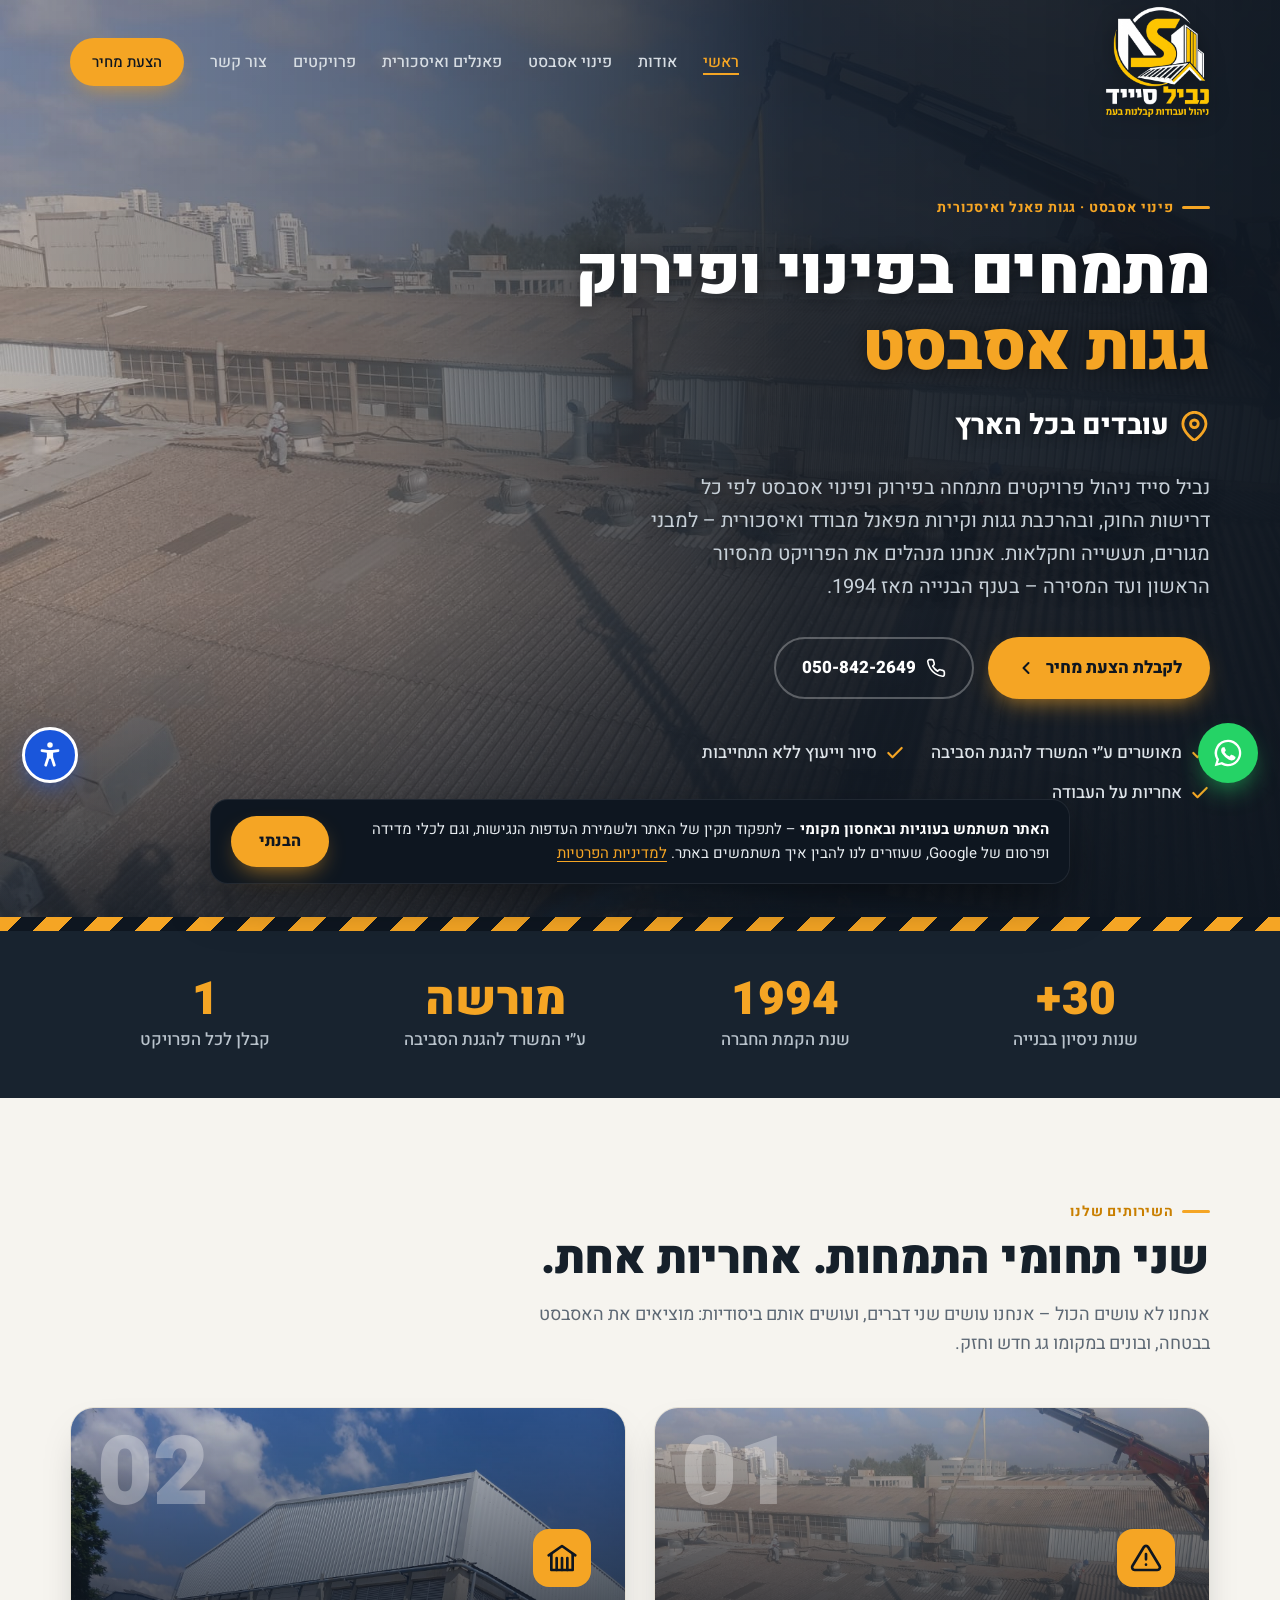
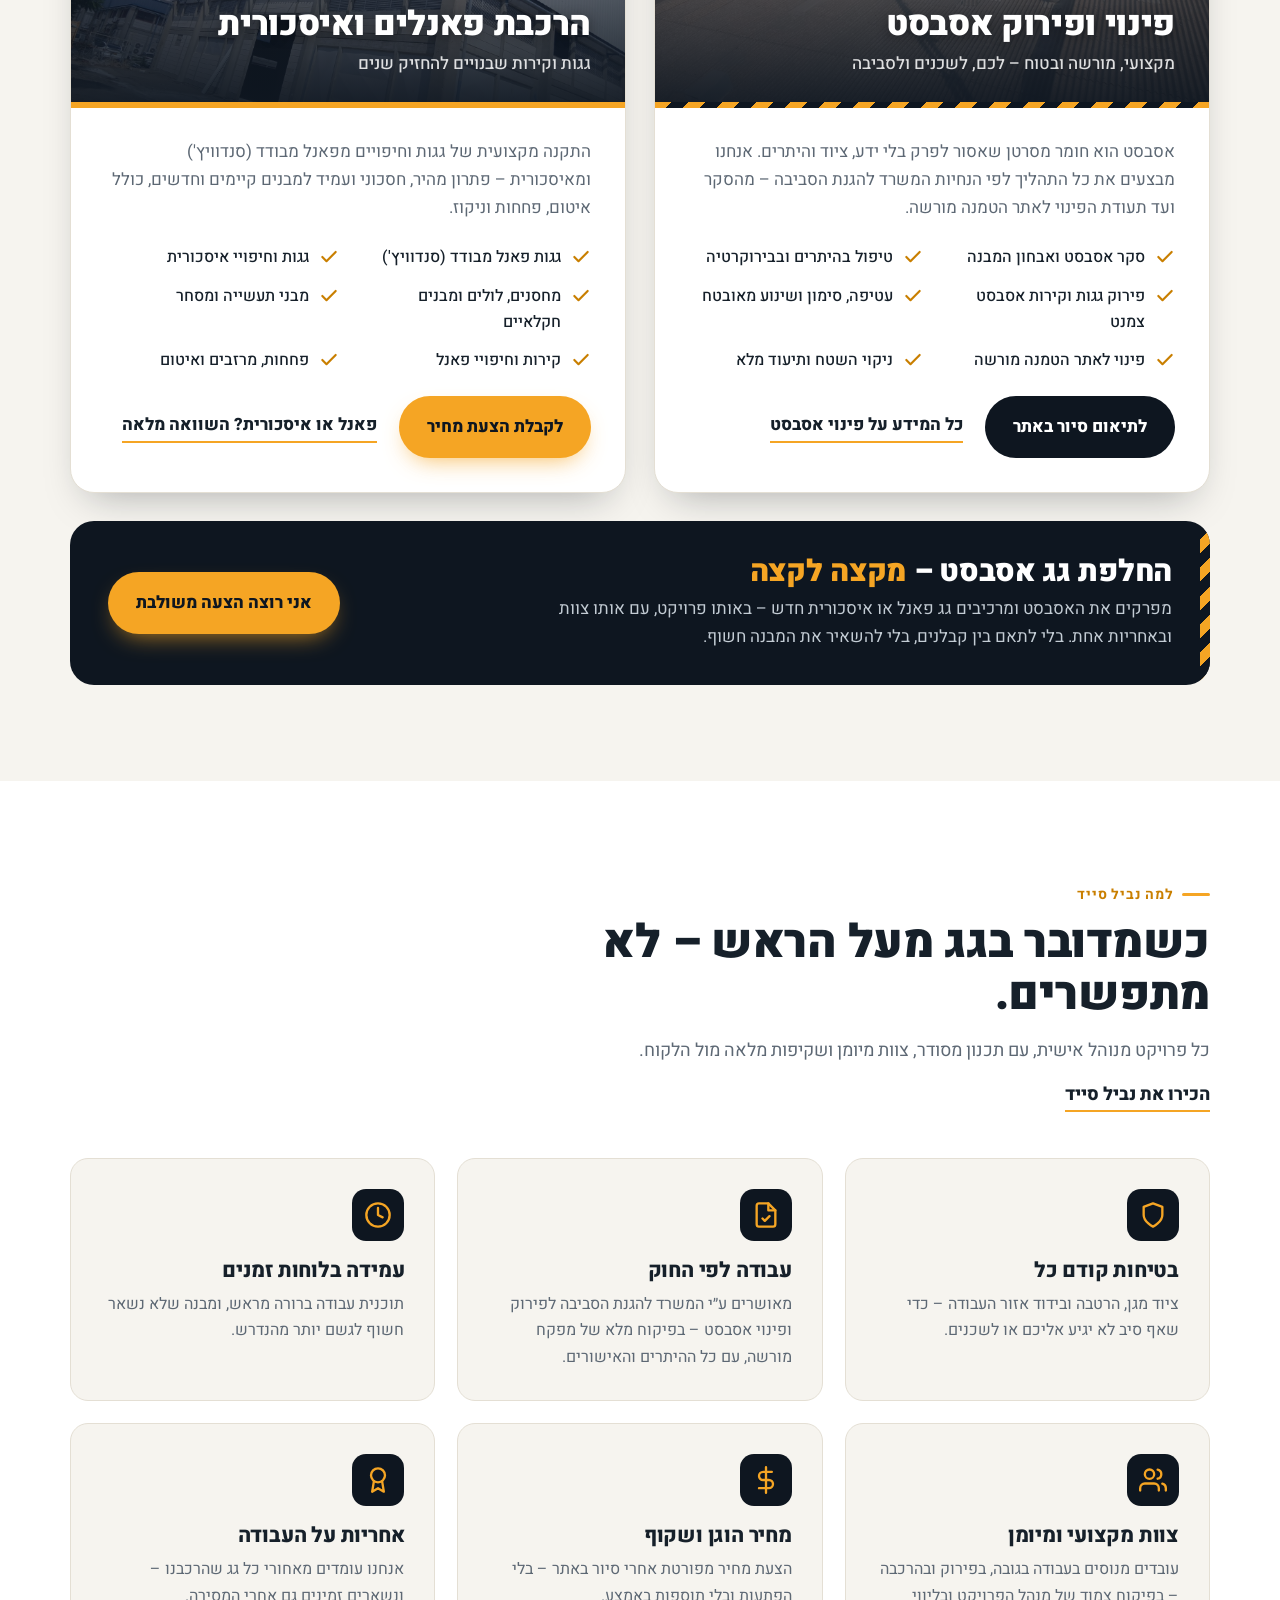
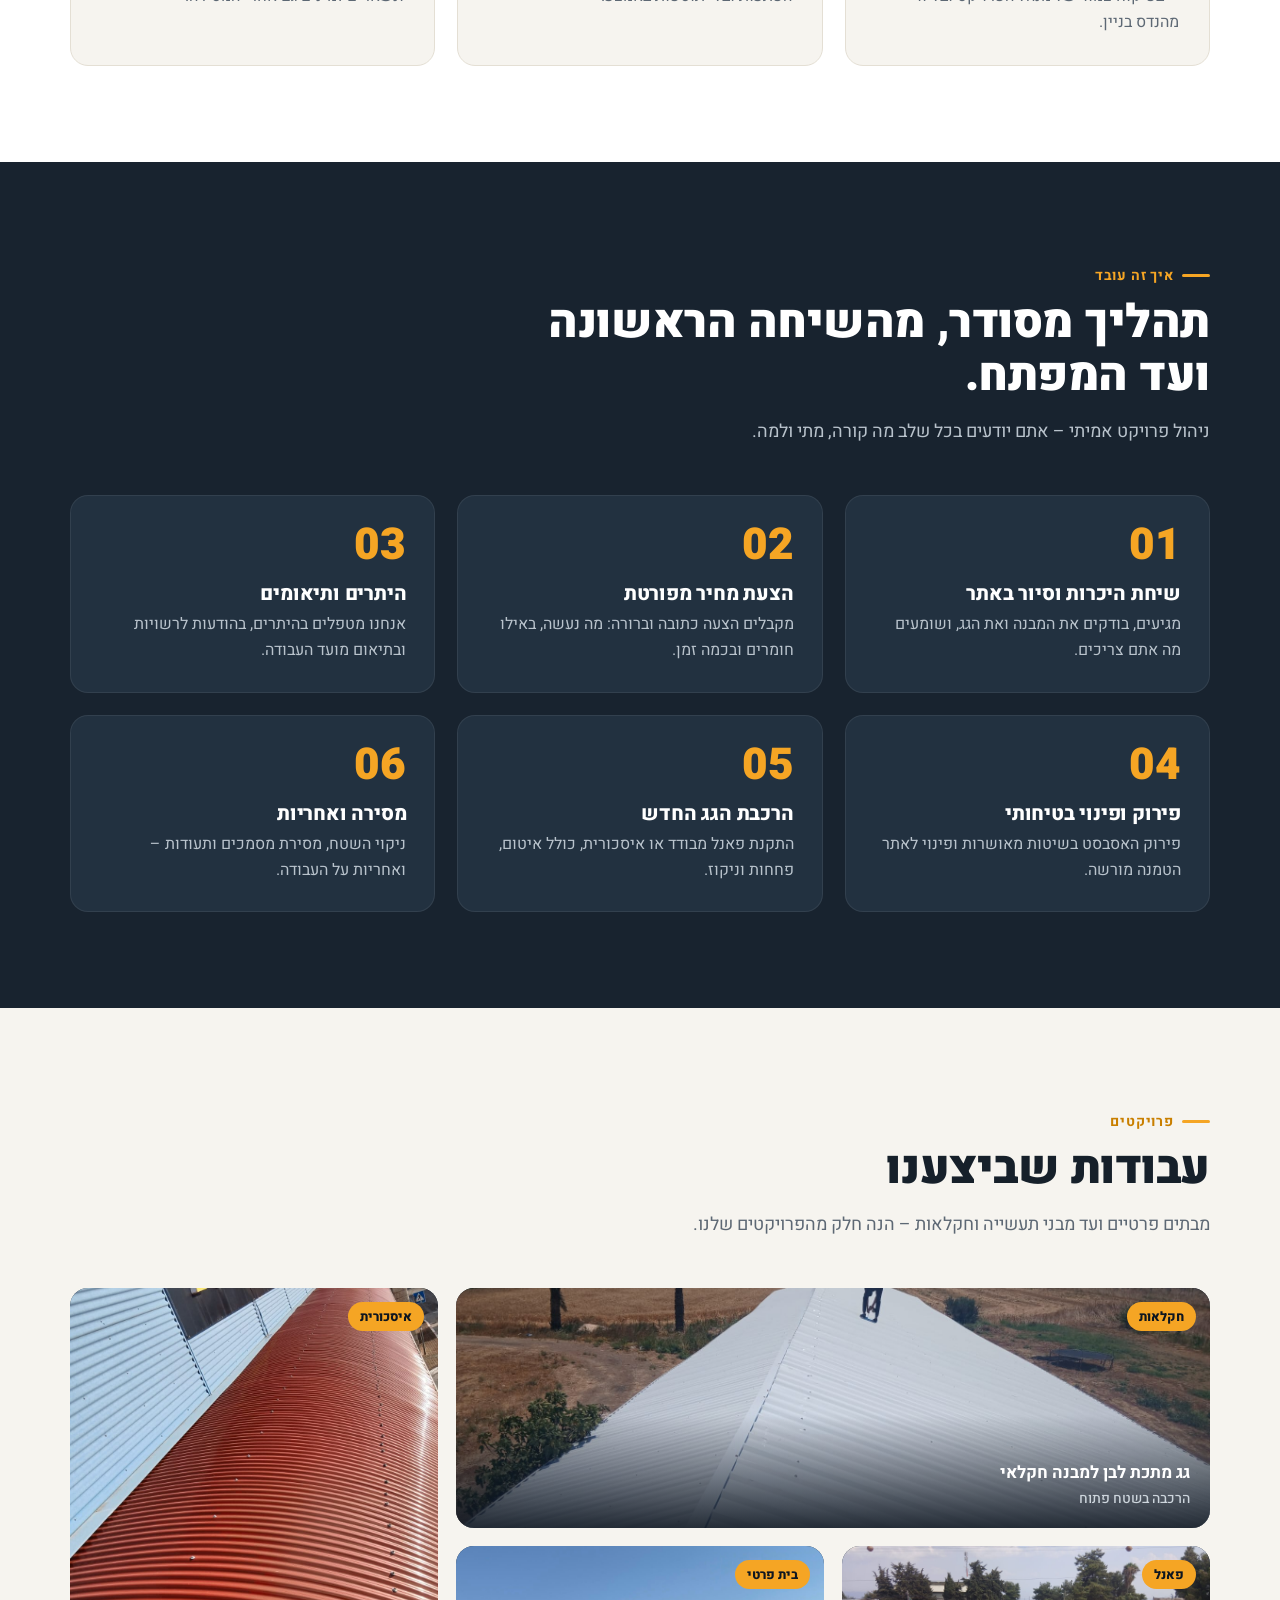
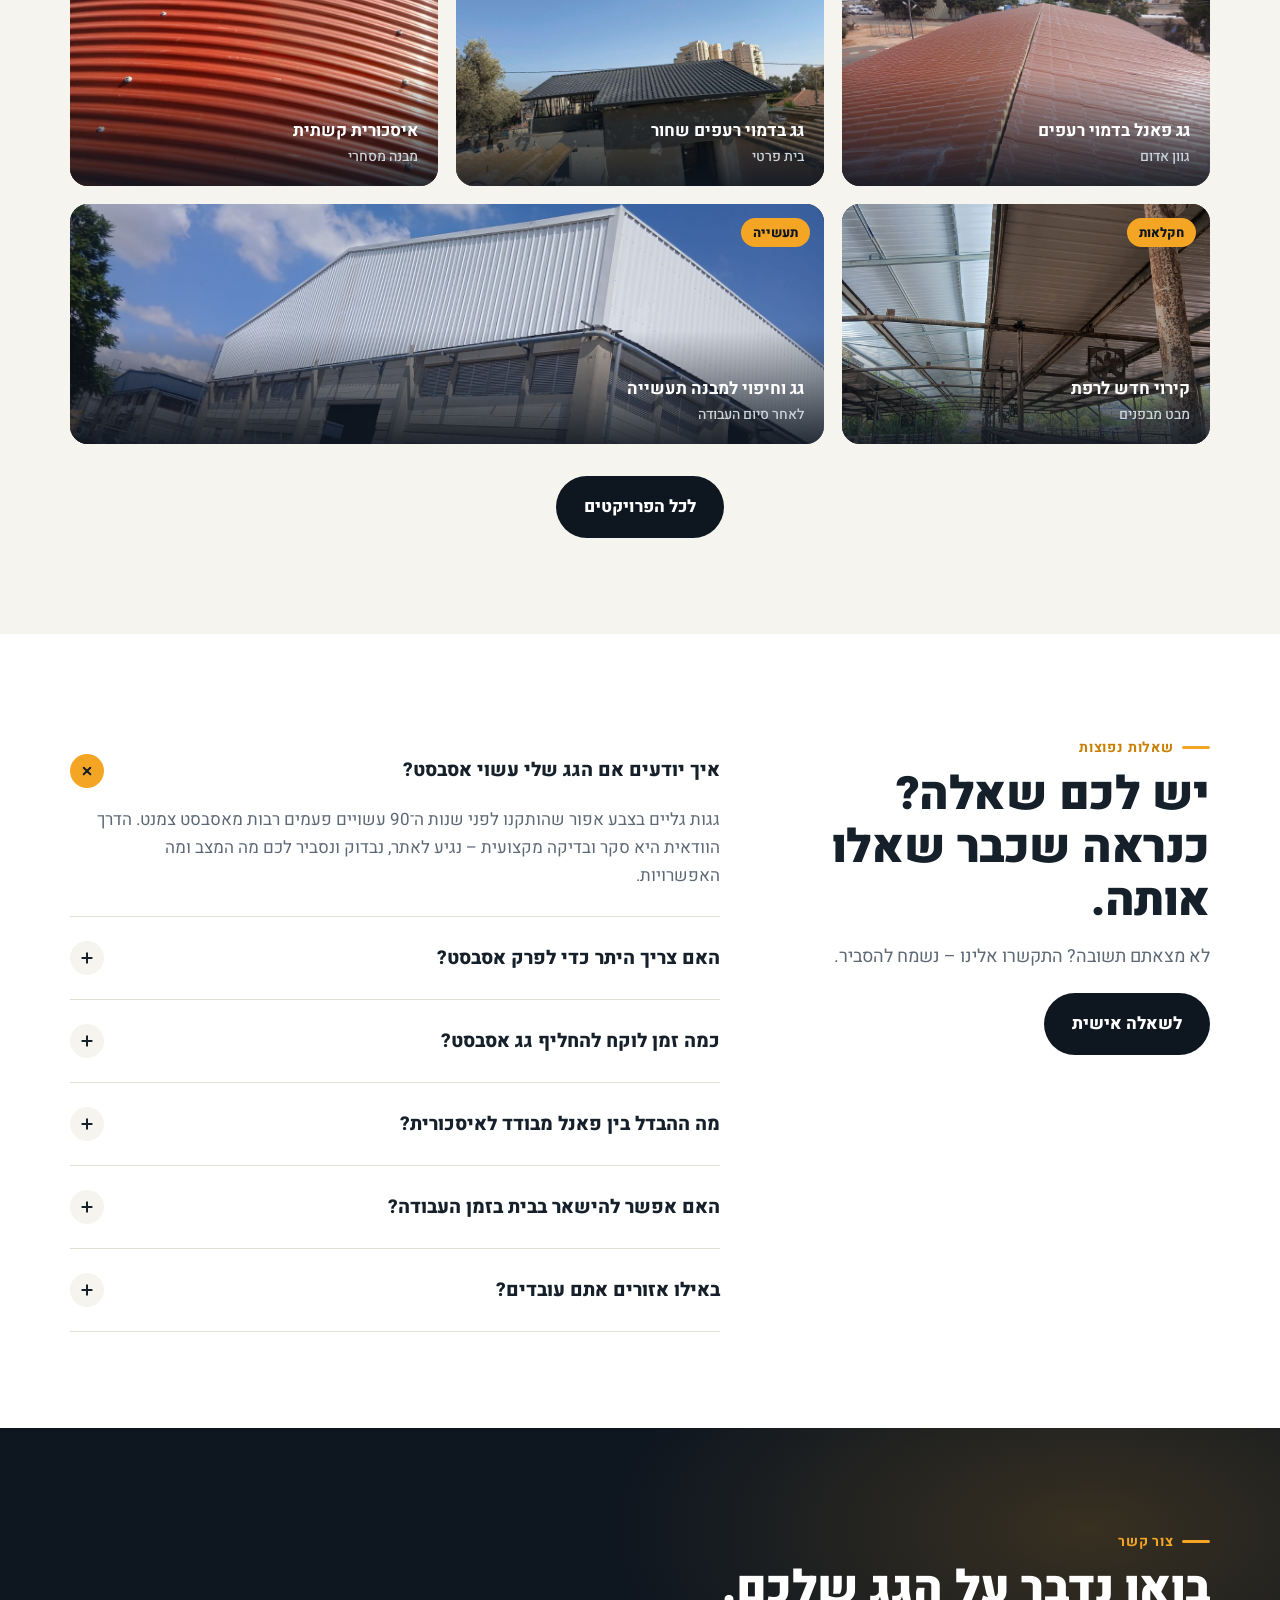
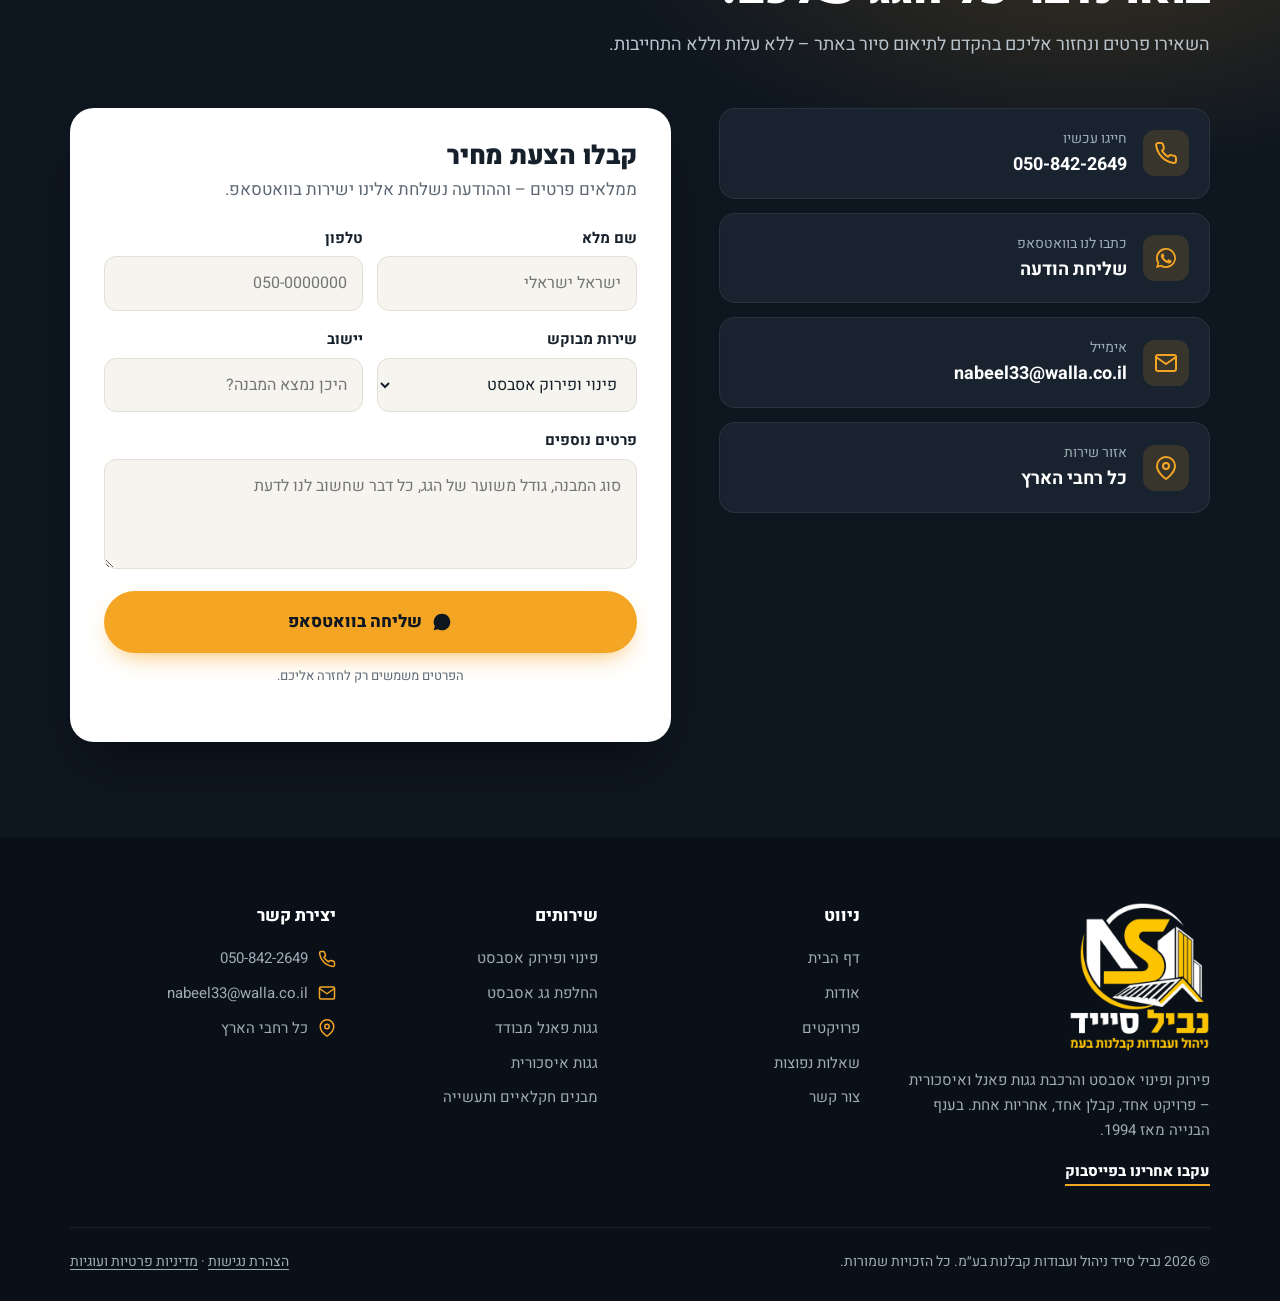
==== commit b7633a59: "Home hero: new headline "מתמחים בפינוי ופירוק גגות אסבסט" Replace the old headline and add a "עובדים" ====
--- a/index.html
+++ b/index.html
@@ -30,7 +30,7 @@
 <link rel="preconnect" href="https://fonts.gstatic.com" crossorigin>
 <link href="https://fonts.googleapis.com/css2?family=Heebo:wght@400;500;700;800;900&display=swap" rel="stylesheet">
 
-<link rel="stylesheet" href="assets/styles.css?v=696df719">
+<link rel="stylesheet" href="assets/styles.css?v=a0a20e9d">
 
 <!-- נתוני העסק לגוגל -->
 <script type="application/ld+json">
@@ -86,7 +86,8 @@
   <div class="wrap hero-grid">
     <div>
       <span class="eyebrow">פינוי אסבסט · גגות פאנל ואיסכורית</span>
-      <h1>מגג אסבסט מסוכן<br>ל<em>גג חדש ובטוח</em> –<br>בקבלן אחד.</h1>
+      <h1>מתמחים בפינוי ופירוק<br><em>גגות אסבסט</em></h1>
+      <p class="hero-sub"><svg viewBox="0 0 24 24" fill="none" stroke="currentColor" stroke-width="2.2" stroke-linecap="round" stroke-linejoin="round" aria-hidden="true"><path d="M21 10c0 7-9 13-9 13s-9-6-9-13a9 9 0 0 1 18 0z"/><circle cx="12" cy="10" r="3"/></svg>עובדים בכל הארץ</p>
       <p class="hero-lead">נביל סייד ניהול פרויקטים מתמחה בפירוק ופינוי אסבסט לפי כל דרישות החוק, ובהרכבת גגות וקירות מפאנל מבודד ואיסכורית – למבני מגורים, תעשייה וחקלאות. אנחנו מנהלים את הפרויקט מהסיור הראשון ועד המסירה – בענף הבנייה מאז 1994.</p>
       <div class="hero-ctas">
         <a href="#contact" class="btn btn-primary">
--- a/assets/styles.css
+++ b/assets/styles.css
@@ -83,6 +83,8 @@
 .hero .eyebrow{color:var(--amber)}
 .hero h1{font-size:clamp(36px,5.6vw,66px);margin:16px 0 20px}
 .hero h1 em{font-style:normal;color:var(--amber)}
+.hero-sub{display:inline-flex;align-items:center;gap:10px;font-size:clamp(20px,2.4vw,28px);font-weight:800;color:#fff;margin:-4px 0 22px;text-shadow:0 2px 14px rgba(0,0,0,.45)}
+.hero-sub svg{width:1.1em;height:1.1em;color:var(--amber);flex:none}
 .hero-lead{font-size:clamp(17px,1.6vw,20px);color:#c7d0d8;max-width:560px;margin-bottom:34px}
 .hero-ctas{display:flex;flex-wrap:wrap;gap:14px;margin-bottom:40px}
 .hero-checks{display:flex;flex-wrap:wrap;gap:12px 26px;list-style:none;color:#dfe5ea;font-weight:500}
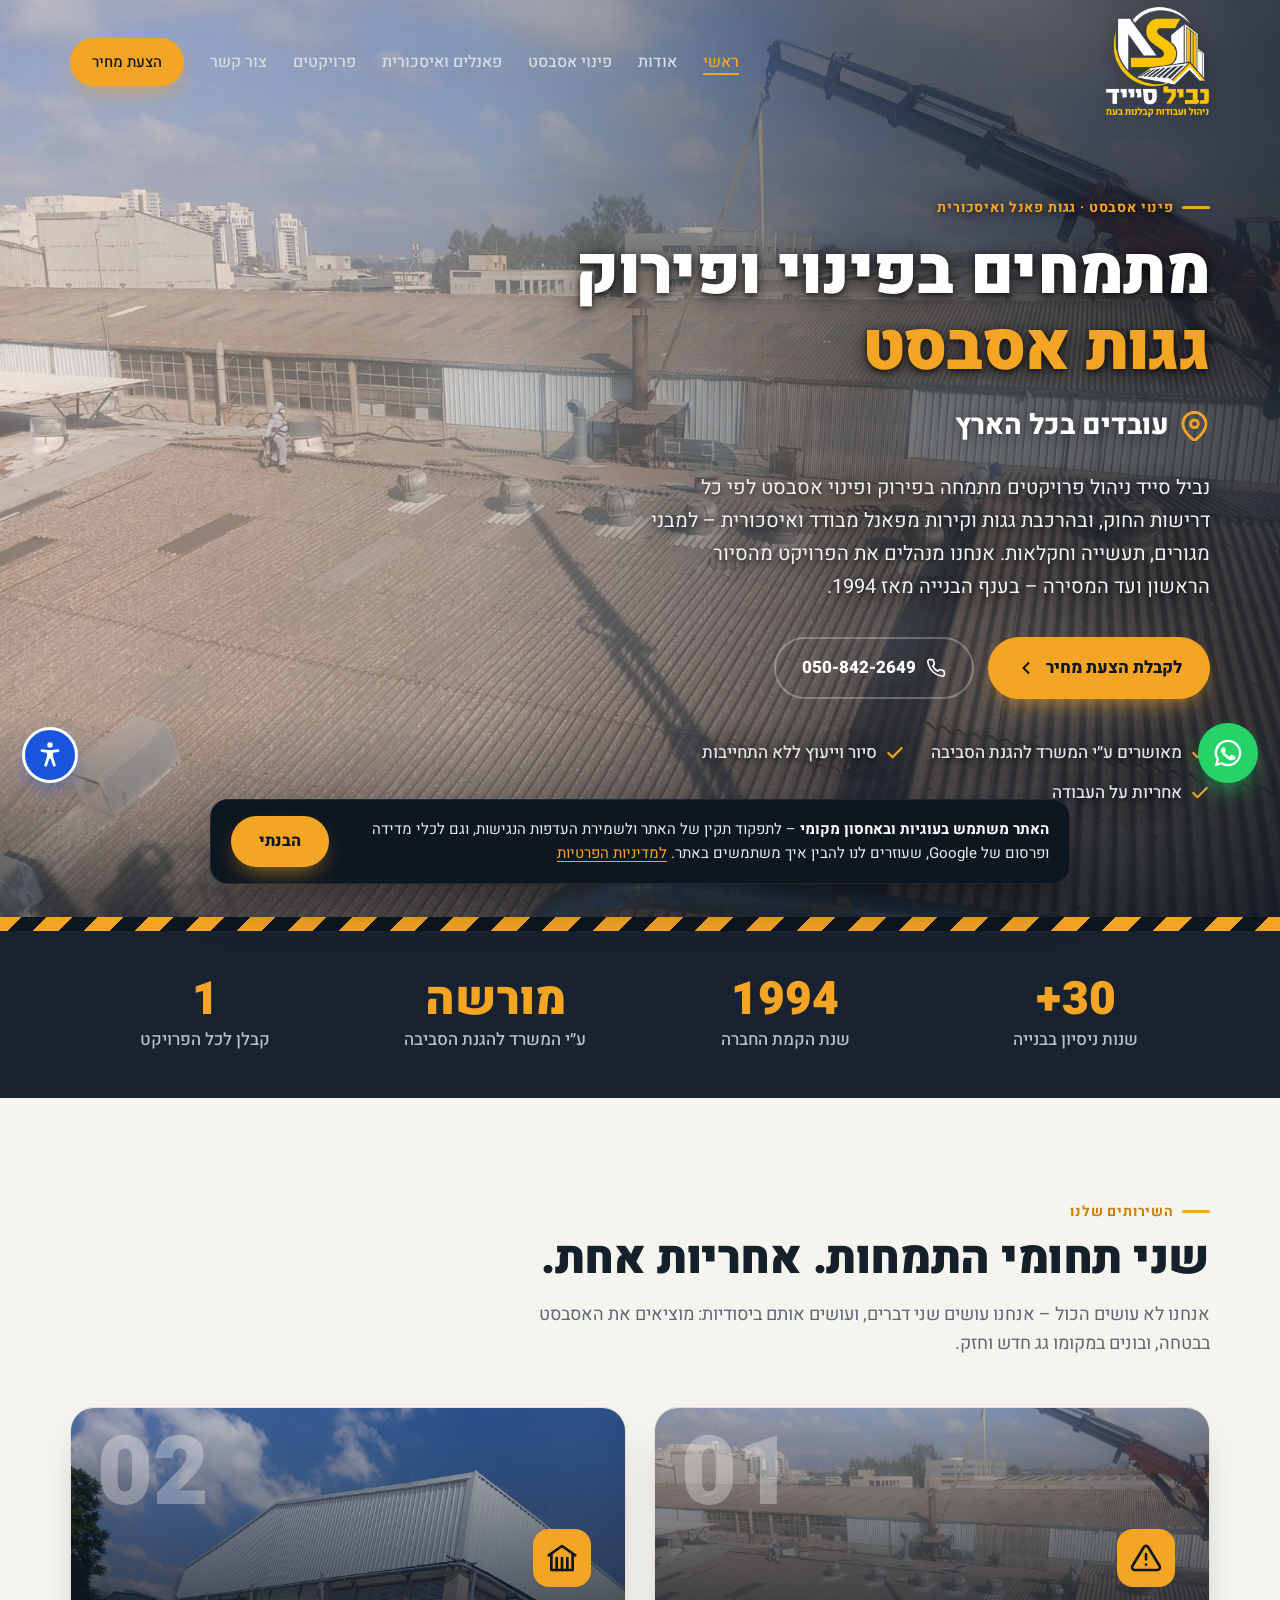
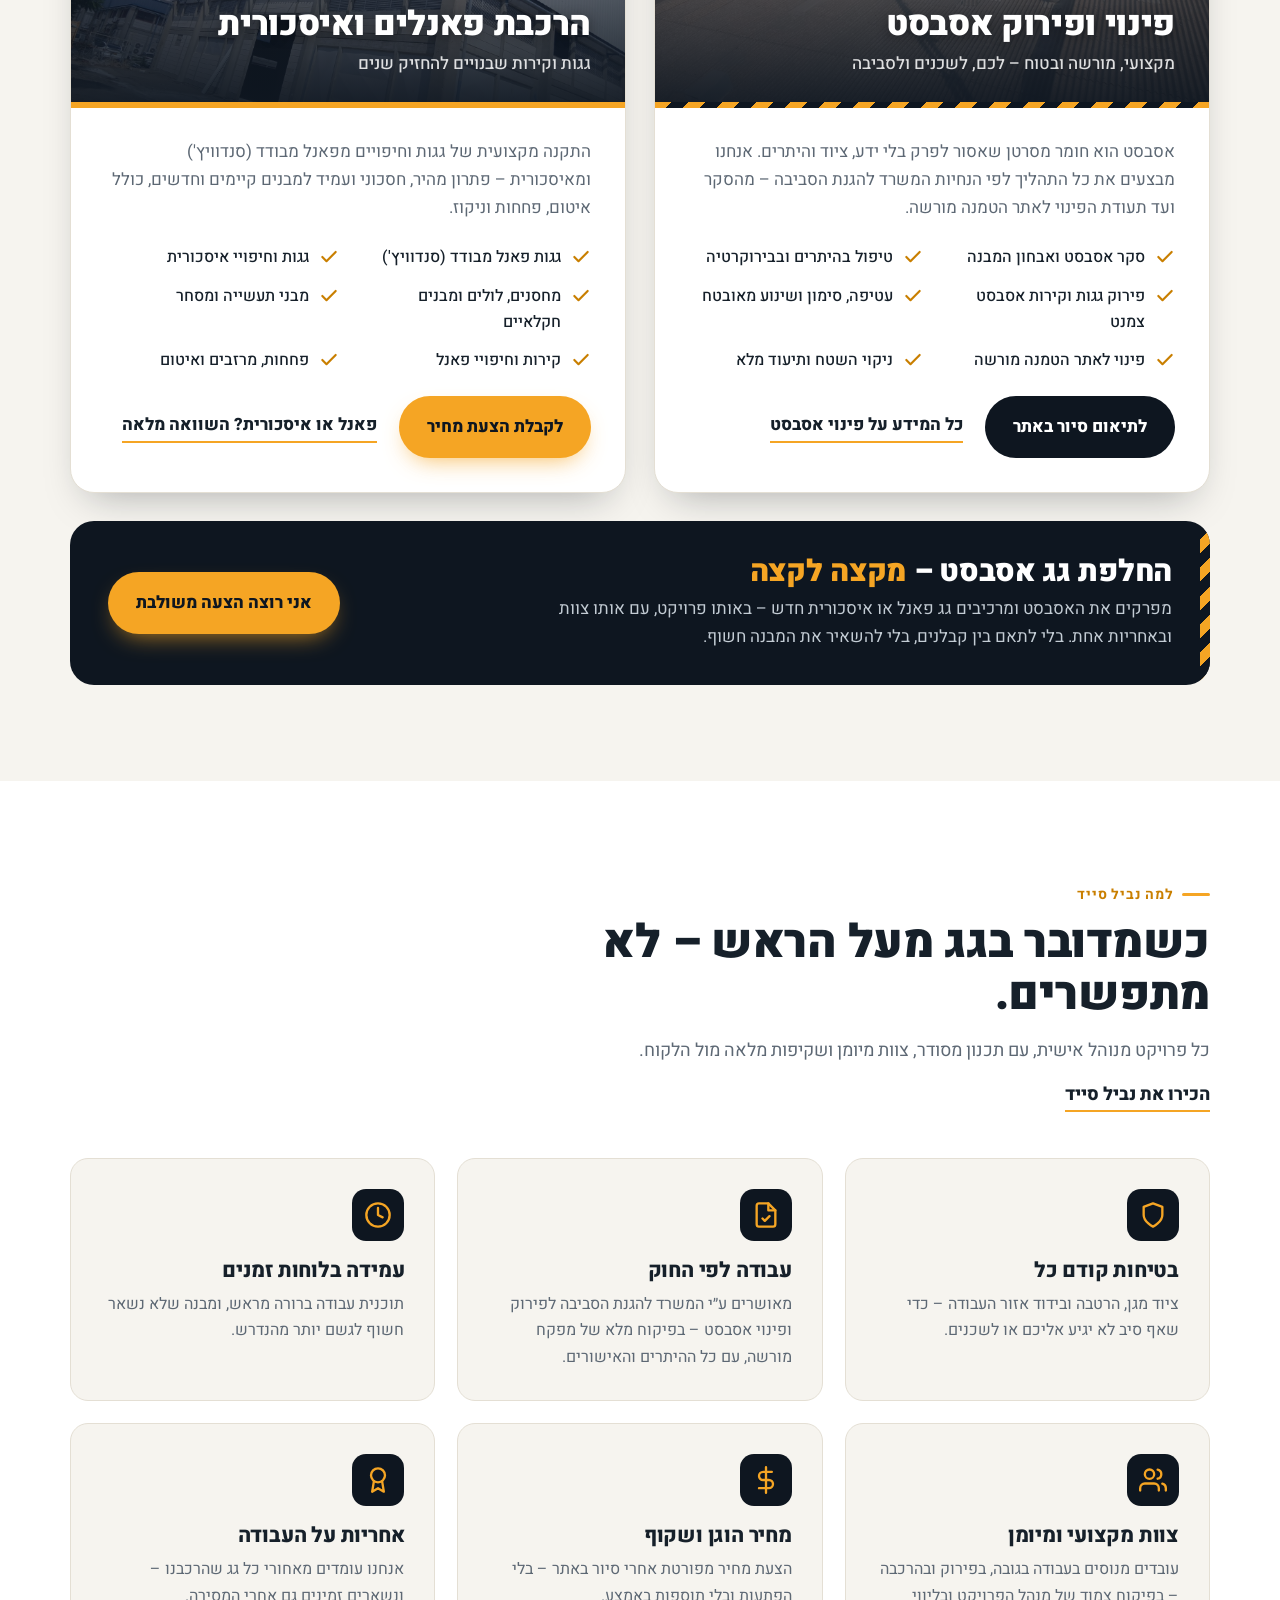
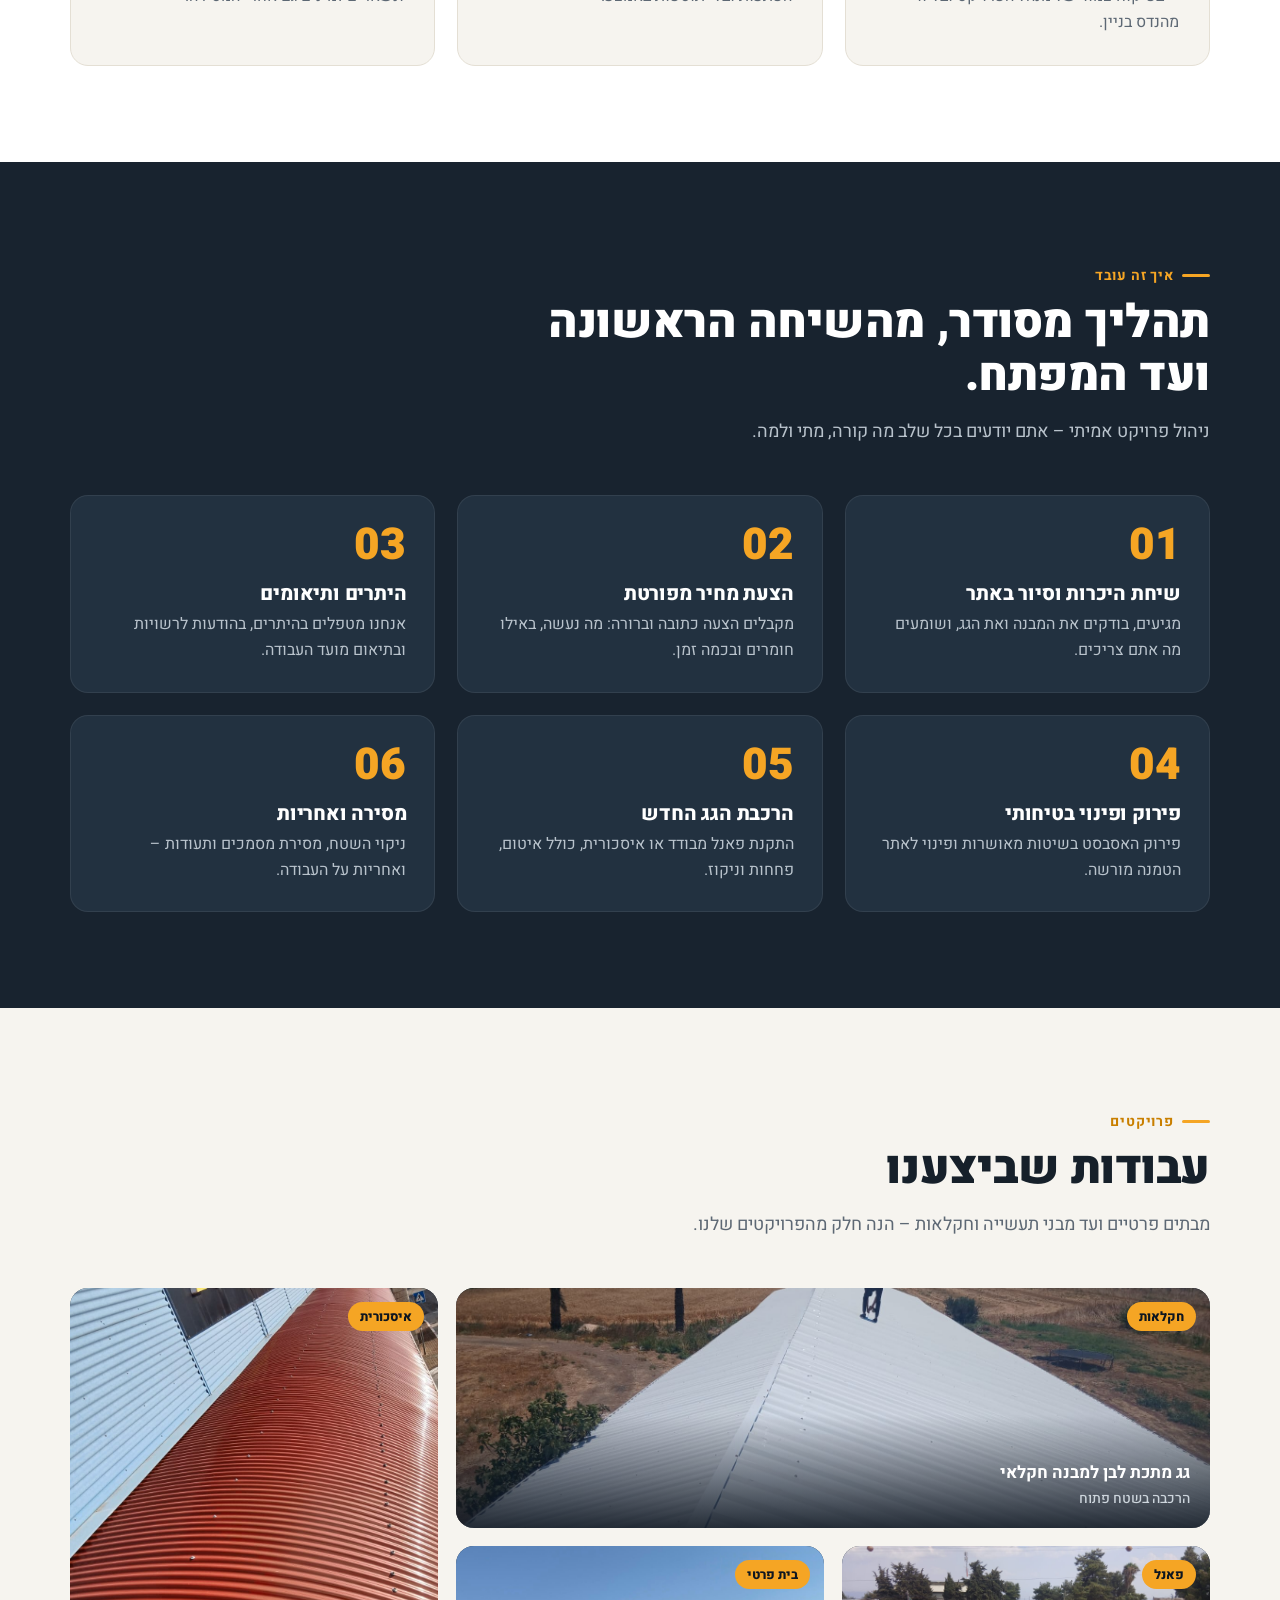
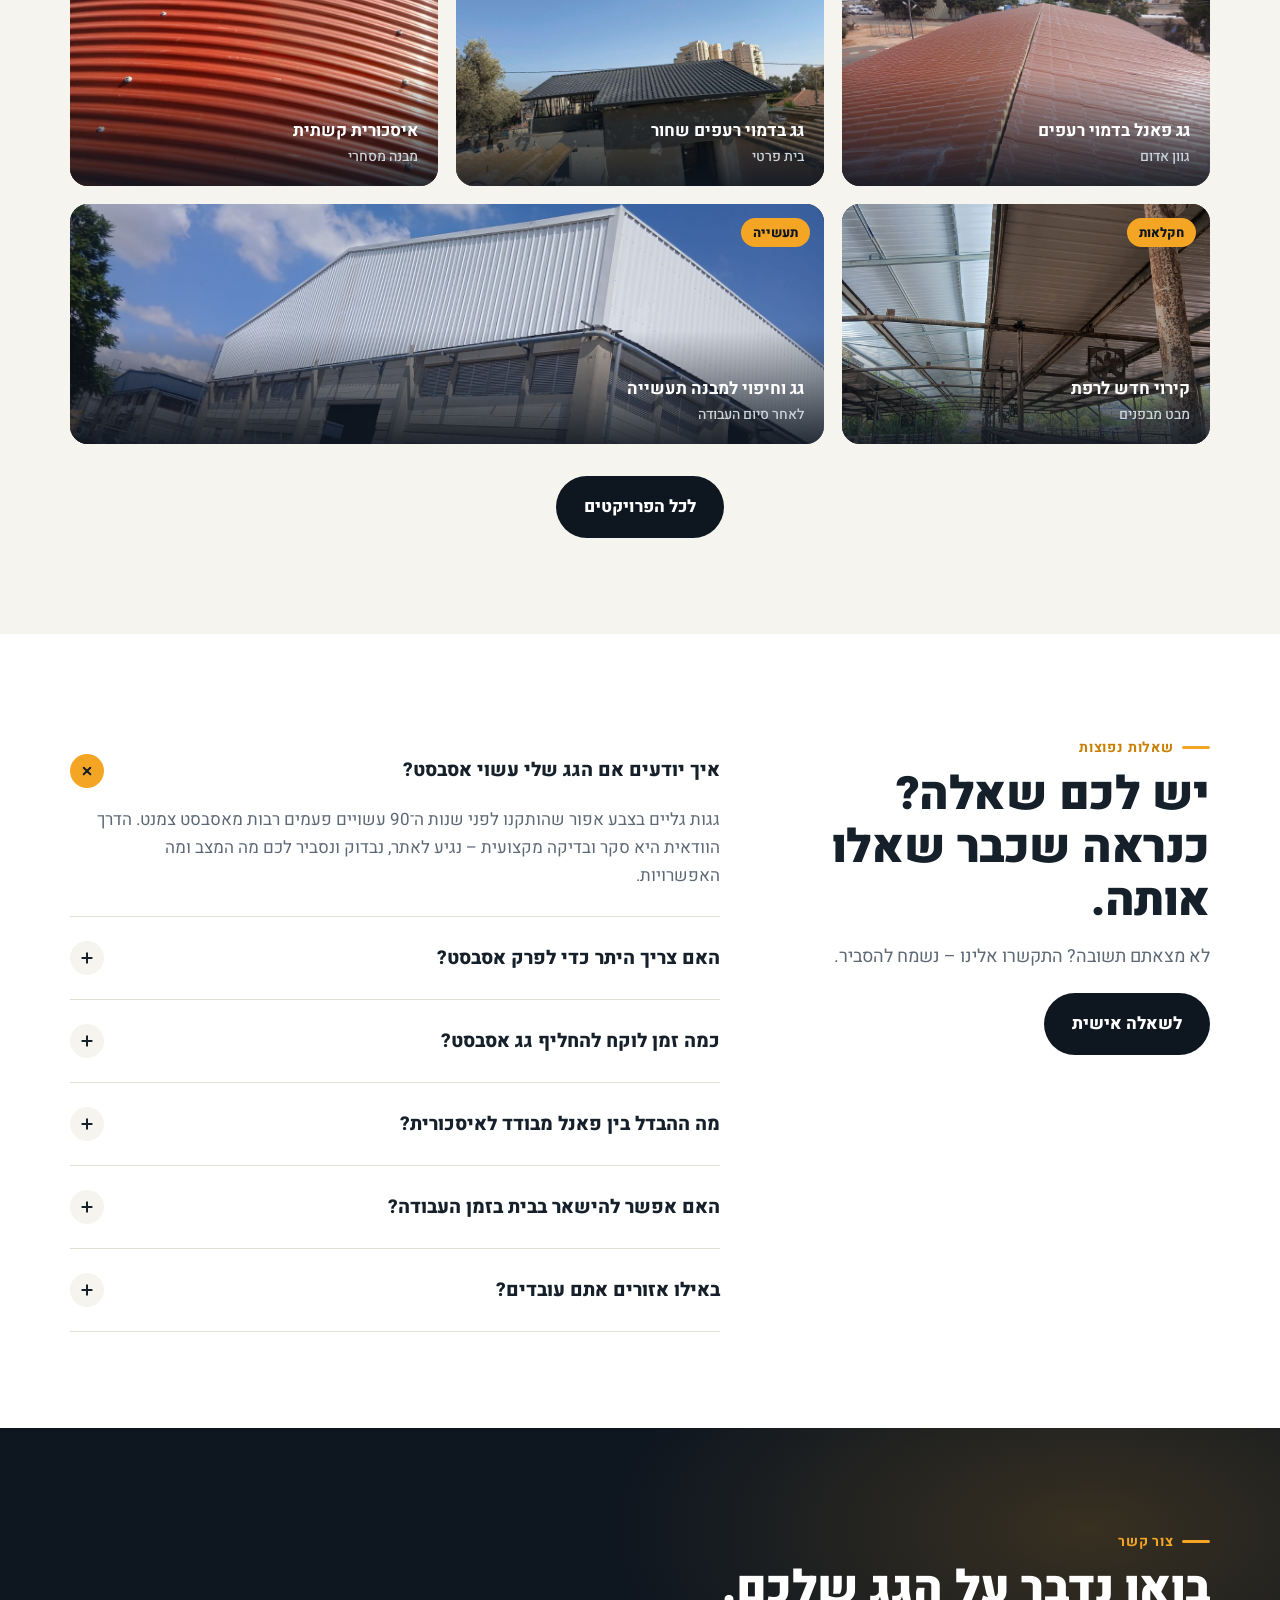
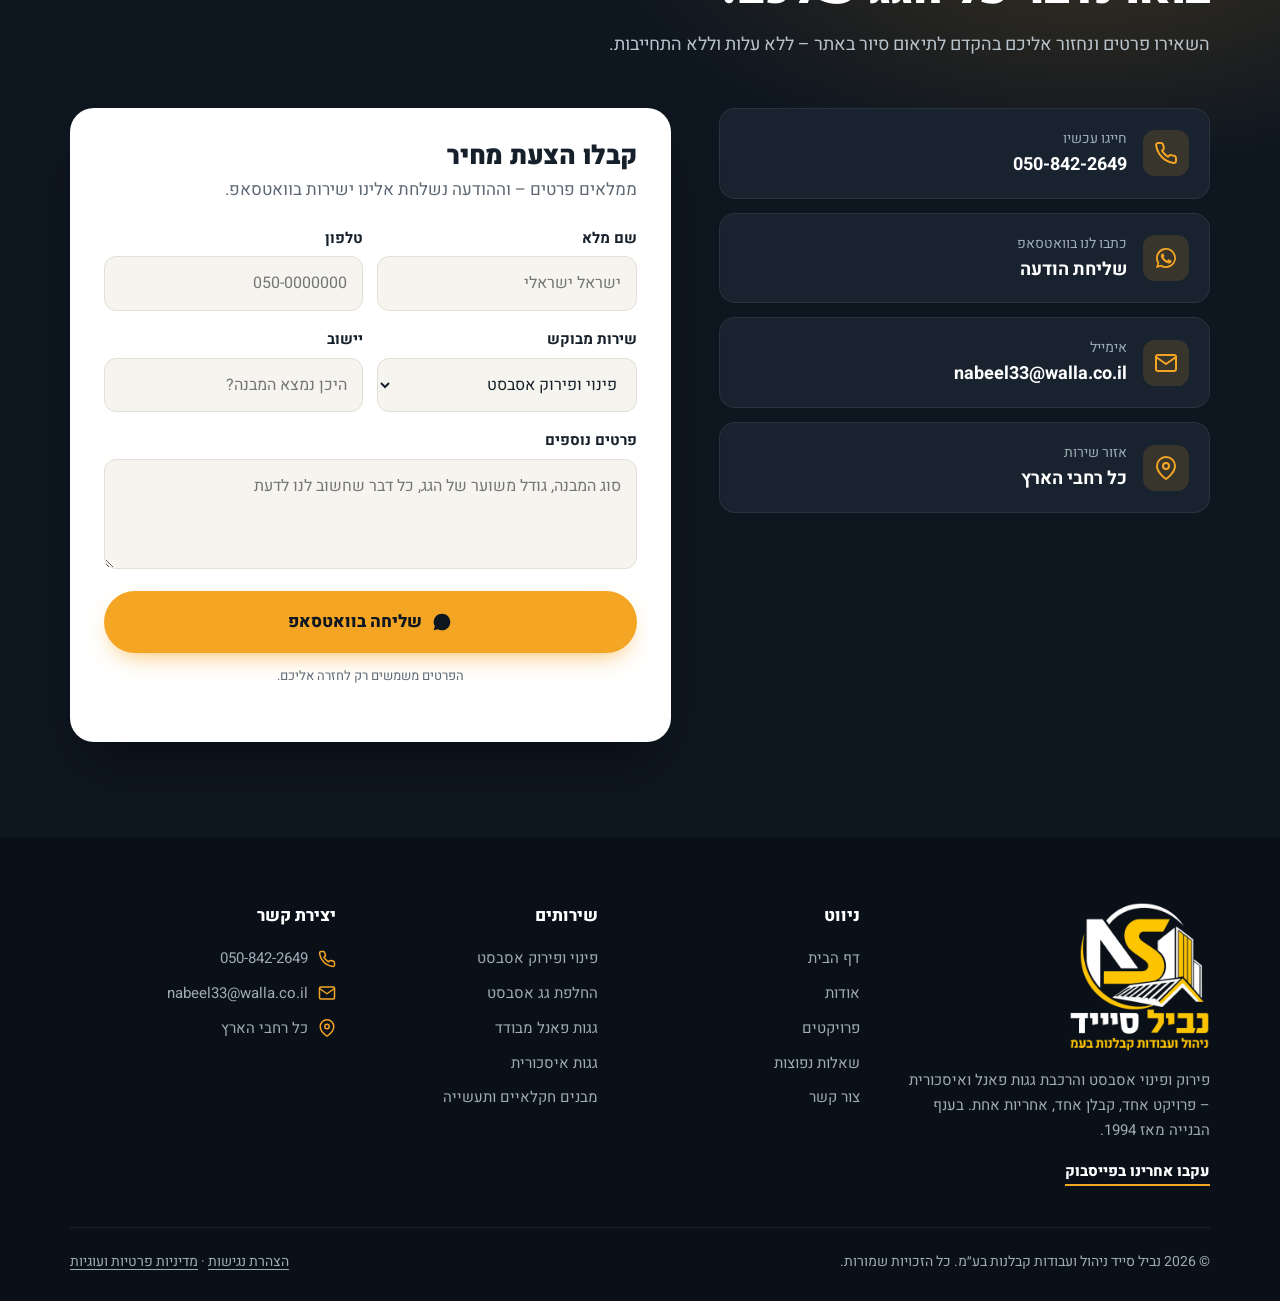
==== commit c55a4be8: "Home hero: brighter, clearer photo across the full width Lighter overlay (dark only behind the text " ====
--- a/index.html
+++ b/index.html
@@ -30,7 +30,7 @@
 <link rel="preconnect" href="https://fonts.gstatic.com" crossorigin>
 <link href="https://fonts.googleapis.com/css2?family=Heebo:wght@400;500;700;800;900&display=swap" rel="stylesheet">
 
-<link rel="stylesheet" href="assets/styles.css?v=a0a20e9d">
+<link rel="stylesheet" href="assets/styles.css?v=a863b4e7">
 
 <!-- נתוני העסק לגוגל -->
 <script type="application/ld+json">
--- a/assets/styles.css
+++ b/assets/styles.css
@@ -105,11 +105,12 @@
 /* hero with a real photo (home page) */
 .hero.has-photo{min-height:min(88vh,820px);display:flex;align-items:center}
 .hero.has-photo .hero-bg{position:absolute;inset:0;width:100%;height:100%;object-fit:cover;object-position:30% center;z-index:-3}
-.hero.has-photo::before{background:linear-gradient(270deg,rgba(14,22,32,.96) 0%,rgba(14,22,32,.86) 38%,rgba(14,22,32,.45) 70%,rgba(14,22,32,.25) 100%),linear-gradient(0deg,rgba(14,22,32,.7) 0%,transparent 35%)}
+.hero.has-photo::before{background:linear-gradient(270deg,rgba(14,22,32,.72) 0%,rgba(14,22,32,.5) 32%,rgba(14,22,32,.12) 62%,rgba(14,22,32,0) 100%),linear-gradient(0deg,rgba(14,22,32,.55) 0%,transparent 22%)}
 .hero.has-photo::after{display:none}
 .hero.has-photo .hero-grid{grid-template-columns:minmax(0,680px);width:100%}
-.hero.has-photo h1,.hero.has-photo .hero-lead{text-shadow:0 2px 18px rgba(0,0,0,.45)}
-@media (max-width:860px){.hero.has-photo::before{background:linear-gradient(0deg,rgba(14,22,32,.94) 18%,rgba(14,22,32,.7) 55%,rgba(14,22,32,.35) 100%)}.hero.has-photo .hero-bg{object-position:20% center}}
+.hero.has-photo h1,.hero.has-photo .hero-lead,.hero.has-photo .hero-checks,.hero.has-photo .eyebrow{text-shadow:0 2px 6px rgba(0,0,0,.75),0 4px 24px rgba(0,0,0,.6)}
+.hero.has-photo .hero-lead{color:#f1f4f7}
+@media (max-width:860px){.hero.has-photo::before{background:linear-gradient(0deg,rgba(14,22,32,.85) 12%,rgba(14,22,32,.5) 55%,rgba(14,22,32,.18) 100%)}.hero.has-photo .hero-bg{object-position:20% center}}
 
 /* hazard strip */
 .hazard{height:14px;background:repeating-linear-gradient(-45deg,var(--amber) 0 18px,var(--ink) 18px 36px)}
